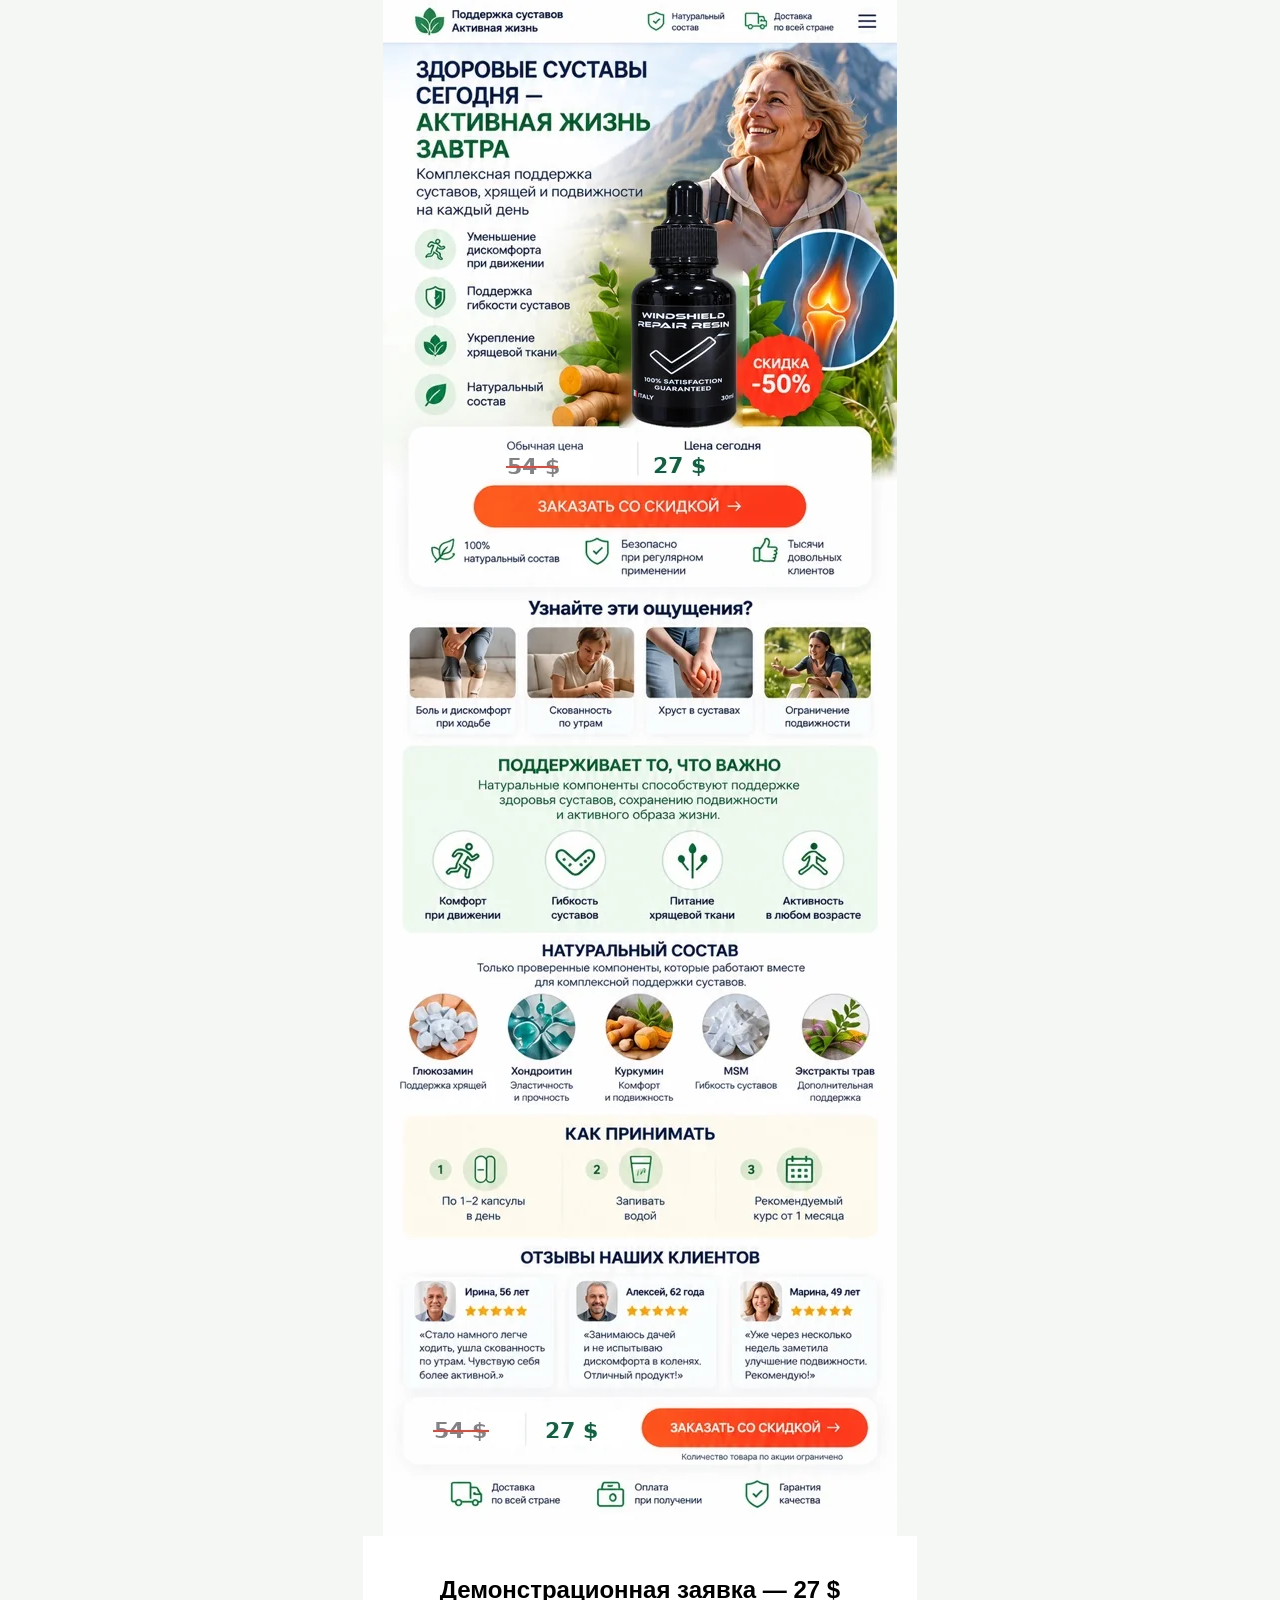
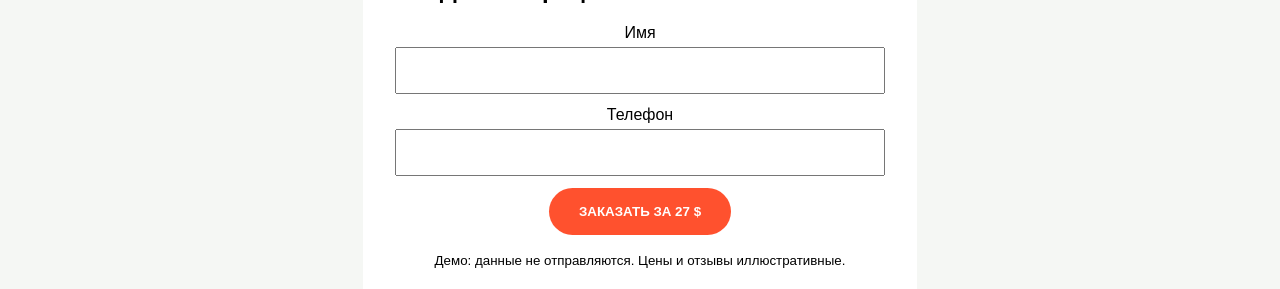
==== index.html @ 34654152 "Add functioning demo order form to approved visual landing" ====
<!doctype html><html lang="ru"><head><meta charset="utf-8"><meta name="viewport" content="width=device-width,initial-scale=1"><title>Product Landing</title><style>body{margin:0;background:#f5f7f4}.page{position:relative;max-width:514px;margin:auto}.page img{display:block;width:100%;height:auto}.hotspot{position:absolute;display:block;cursor:pointer}.one{left:17%;top:31.6%;width:66%;height:3%}.two{left:50%;top:91.4%;width:45%;height:3%}</style></head><body><main class="page"><img src="assets/approved-design.webp" alt="Product Landing: цена 27 долларов"><a class="hotspot one" href="#order" aria-label="Заказать"></a><a class="hotspot two" href="#order" aria-label="Заказать"></a></main><section id="order" style="max-width:514px;margin:auto;background:white;padding:20px;text-align:center;font-family:Arial"><h2>Демонстрационная заявка — 27 $</h2><form onsubmit="event.preventDefault();document.getElementById('status').textContent='Демо: заявка не отправлена.';"><label style="display:block;margin:12px">Имя <input required minlength="2" autocomplete="name" style="display:block;width:100%;padding:14px;margin-top:5px;box-sizing:border-box"></label><label style="display:block;margin:12px">Телефон <input required minlength="7" type="tel" autocomplete="tel" style="display:block;width:100%;padding:14px;margin-top:5px;box-sizing:border-box"></label><button type="submit" style="background:#ff512e;color:white;border:0;border-radius:30px;padding:16px 30px;font-weight:bold">ЗАКАЗАТЬ ЗА 27 $</button><p id="status" role="status"></p><small>Демо: данные не отправляются. Цены и отзывы иллюстративные.</small></form></section></body></html>
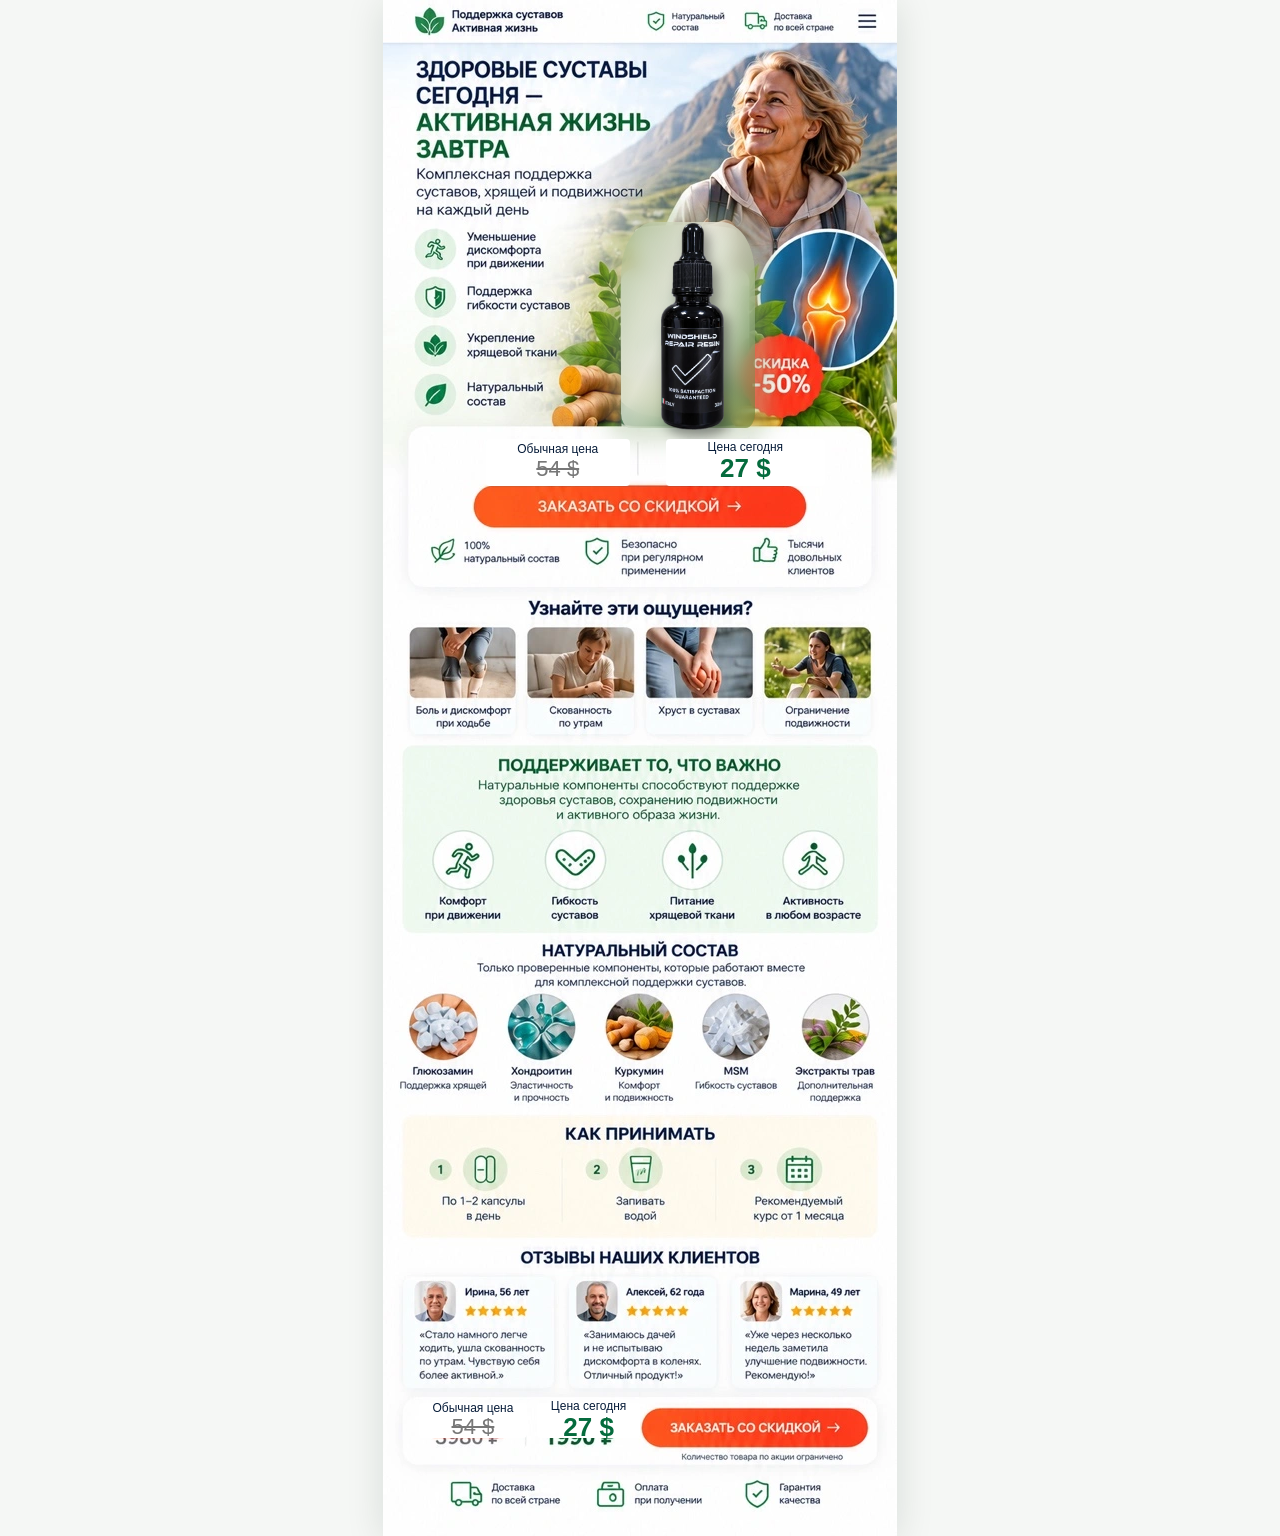
==== commit 5f4eb30a: "Render original approved woman and layout with supplied bottle and USD 27 overlays" ====
--- a/index.html
+++ b/index.html
@@ -1 +1,3 @@
-<!doctype html><html lang="ru"><head><meta charset="utf-8"><meta name="viewport" content="width=device-width,initial-scale=1"><title>Product Landing</title><style>body{margin:0;background:#f5f7f4}.page{position:relative;max-width:514px;margin:auto}.page img{display:block;width:100%;height:auto}.hotspot{position:absolute;display:block;cursor:pointer}.one{left:17%;top:31.6%;width:66%;height:3%}.two{left:50%;top:91.4%;width:45%;height:3%}</style></head><body><main class="page"><img src="assets/approved-design.webp" alt="Product Landing: цена 27 долларов"><a class="hotspot one" href="#order" aria-label="Заказать"></a><a class="hotspot two" href="#order" aria-label="Заказать"></a></main><section id="order" style="max-width:514px;margin:auto;background:white;padding:20px;text-align:center;font-family:Arial"><h2>Демонстрационная заявка — 27 $</h2><form onsubmit="event.preventDefault();document.getElementById('status').textContent='Демо: заявка не отправлена.';"><label style="display:block;margin:12px">Имя <input required minlength="2" autocomplete="name" style="display:block;width:100%;padding:14px;margin-top:5px;box-sizing:border-box"></label><label style="display:block;margin:12px">Телефон <input required minlength="7" type="tel" autocomplete="tel" style="display:block;width:100%;padding:14px;margin-top:5px;box-sizing:border-box"></label><button type="submit" style="background:#ff512e;color:white;border:0;border-radius:30px;padding:16px 30px;font-weight:bold">ЗАКАЗАТЬ ЗА 27 $</button><p id="status" role="status"></p><small>Демо: данные не отправляются. Цены и отзывы иллюстративные.</small></form></section></body></html>+<!doctype html><html lang="ru"><head><meta charset="utf-8"><meta name="viewport" content="width=device-width,initial-scale=1"><title>Поддержка суставов — лендинг</title><style>
+*{box-sizing:border-box}body{margin:0;background:#f5f7f5;font-family:Arial,sans-serif;color:#071c39}.page{position:relative;width:min(100%,514px);margin:auto;background:white;box-shadow:0 4px 35px #102a1620}.ref{display:block;width:100%;height:auto}.jar-cover{position:absolute;left:46.3%;top:14.45%;width:26.1%;height:13.4%;border-radius:25% 25% 7% 7%;background:linear-gradient(115deg,#9cb581ad,#e6e8d8c9 40%,#658947a6);backdrop-filter:blur(9px);box-shadow:0 0 20px 15px #adc19d6e;pointer-events:none}.bottle{position:absolute;left:54%;top:14.5%;height:13.5%;width:auto;filter:drop-shadow(5px 7px 6px #0006);pointer-events:none}.price-mask{position:absolute;background:#fff;border-radius:4px;text-align:center;display:flex;flex-direction:column;justify-content:center;align-items:center;line-height:1.12}.price-mask .label{font-size:clamp(8px,2.4vw,12px);font-weight:400}.price-mask .value{font-size:clamp(17px,5vw,26px);font-weight:800;color:#056b3d}.price-mask .was{color:#777;text-decoration:line-through;font-size:clamp(15px,4vw,22px)}.p1{left:20%;top:28.55%;width:28%;height:3.1%}.p2{left:55%;top:28.55%;width:31%;height:3.1%}.p3{left:7%;top:91.35%;width:21%;height:2.3%}.p4{left:30%;top:91.35%;width:20%;height:2.3%}.click{position:absolute;display:block;border:0;background:transparent;cursor:pointer;z-index:4}.click:focus-visible{outline:3px solid #04733b}.cta1{left:17.5%;top:31.55%;width:65%;height:3%}.cta2{left:50%;top:91.6%;width:45%;height:2.5%}.shade{position:fixed;inset:0;background:#0d2c21b8;z-index:20;display:none;align-items:center;justify-content:center;padding:15px}.shade.open{display:flex}.modal{background:#fff;width:min(100%,410px);padding:24px;border-radius:22px;box-shadow:0 15px 60px #0004}.close{float:right;background:#eaf3ec;border:0;border-radius:50%;width:37px;height:37px;font-size:26px;cursor:pointer}.modal h2{margin:4px 0 12px;font-size:23px}.modal .sum{font-size:27px;color:#086e3f;font-weight:800;margin-bottom:18px}.modal .sum s{font-size:18px;color:#8b9690;margin-right:12px}.modal label{display:block;margin:14px 0;font-size:14px;font-weight:bold}.modal input{width:100%;display:block;border:1px solid #a9c5b1;border-radius:10px;padding:13px;font-size:16px;margin-top:6px}.modal button.submit{background:#ff4e2a;color:white;border:0;border-radius:28px;padding:16px;width:100%;font-size:16px;font-weight:bold;cursor:pointer}.note{font-size:12px;color:#63766a}.status{color:#086b3c}
+</style></head><body><main class="page"><img class="ref" src="assets/reference.webp" alt="Утверждённый макет лендинга с женщиной на фоне гор, преимуществами, ингредиентами, отзывами и условиями заказа" width="514" height="1536"><div class="jar-cover"></div><img class="bottle" src="assets/bottle.webp" alt="Флакон Windshield Repair Resin" ><div class="price-mask p1"><span class="label">Обычная цена</span><span class="was">54 $</span></div><div class="price-mask p2"><span class="label">Цена сегодня</span><span class="value">27 $</span></div><div class="price-mask p3"><span class="label">Обычная цена</span><span class="was">54 $</span></div><div class="price-mask p4"><span class="label">Цена сегодня</span><span class="value">27 $</span></div><button class="click cta1" data-order aria-label="Заказать за 27 долларов"></button><button class="click cta2" data-order aria-label="Заказать за 27 долларов"></button></main><div class="shade" id="shade" role="dialog" aria-modal="true" aria-labelledby="orderTitle"><div class="modal"><button class="close" id="close" aria-label="Закрыть">×</button><h2 id="orderTitle">Заказать со скидкой</h2><div class="sum"><s>54 $</s>27 $</div><form id="order"><label>Ваше имя<input required minlength="2" name="name" autocomplete="name" placeholder="Имя"></label><label>Номер телефона<input required minlength="7" name="phone" type="tel" autocomplete="tel" placeholder="+1 ..."></label><button class="submit" type="submit">ЗАКАЗАТЬ ЗА 27 $</button><p class="status" id="status" role="status"></p><p class="note">Демонстрационная форма: данные не отправляются. Цены и отзывы на макете иллюстративные.</p></form></div></div><script>const sh=document.getElementById('shade');document.querySelectorAll('[data-order]').forEach(b=>b.onclick=()=>sh.classList.add('open'));document.getElementById('close').onclick=()=>sh.classList.remove('open');sh.onclick=e=>{if(e.target===sh)sh.classList.remove('open')};document.onkeydown=e=>{if(e.key==='Escape')sh.classList.remove('open')};document.getElementById('order').onsubmit=e=>{e.preventDefault();document.getElementById('status').textContent='Демо: данные не отправлены.'}</script></body></html>
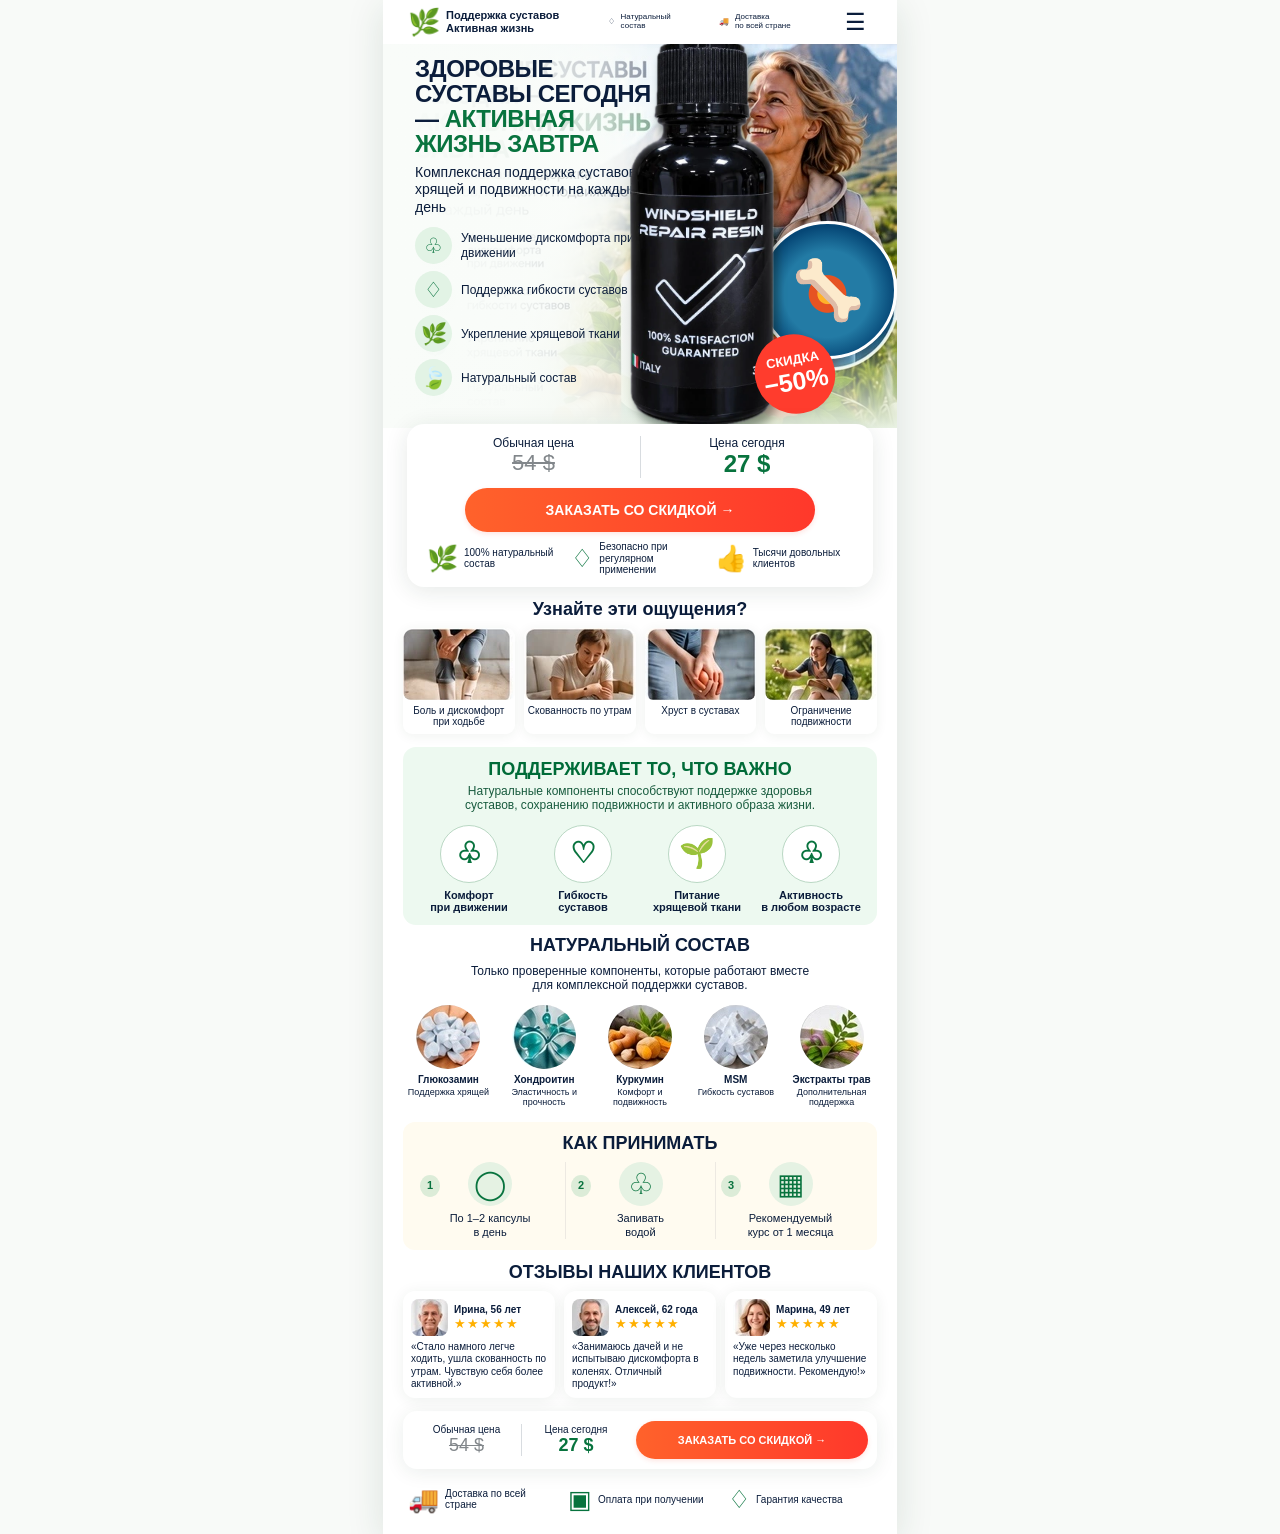
==== commit 36b6db51: "Replace flattened mockup with responsive semantic HTML landing sections and real order form" ====
--- a/index.html
+++ b/index.html
@@ -1,3 +1,3 @@
-<!doctype html><html lang="ru"><head><meta charset="utf-8"><meta name="viewport" content="width=device-width,initial-scale=1"><title>Поддержка суставов — лендинг</title><style>
-*{box-sizing:border-box}body{margin:0;background:#f5f7f5;font-family:Arial,sans-serif;color:#071c39}.page{position:relative;width:min(100%,514px);margin:auto;background:white;box-shadow:0 4px 35px #102a1620}.ref{display:block;width:100%;height:auto}.jar-cover{position:absolute;left:46.3%;top:14.45%;width:26.1%;height:13.4%;border-radius:25% 25% 7% 7%;background:linear-gradient(115deg,#9cb581ad,#e6e8d8c9 40%,#658947a6);backdrop-filter:blur(9px);box-shadow:0 0 20px 15px #adc19d6e;pointer-events:none}.bottle{position:absolute;left:54%;top:14.5%;height:13.5%;width:auto;filter:drop-shadow(5px 7px 6px #0006);pointer-events:none}.price-mask{position:absolute;background:#fff;border-radius:4px;text-align:center;display:flex;flex-direction:column;justify-content:center;align-items:center;line-height:1.12}.price-mask .label{font-size:clamp(8px,2.4vw,12px);font-weight:400}.price-mask .value{font-size:clamp(17px,5vw,26px);font-weight:800;color:#056b3d}.price-mask .was{color:#777;text-decoration:line-through;font-size:clamp(15px,4vw,22px)}.p1{left:20%;top:28.55%;width:28%;height:3.1%}.p2{left:55%;top:28.55%;width:31%;height:3.1%}.p3{left:7%;top:91.35%;width:21%;height:2.3%}.p4{left:30%;top:91.35%;width:20%;height:2.3%}.click{position:absolute;display:block;border:0;background:transparent;cursor:pointer;z-index:4}.click:focus-visible{outline:3px solid #04733b}.cta1{left:17.5%;top:31.55%;width:65%;height:3%}.cta2{left:50%;top:91.6%;width:45%;height:2.5%}.shade{position:fixed;inset:0;background:#0d2c21b8;z-index:20;display:none;align-items:center;justify-content:center;padding:15px}.shade.open{display:flex}.modal{background:#fff;width:min(100%,410px);padding:24px;border-radius:22px;box-shadow:0 15px 60px #0004}.close{float:right;background:#eaf3ec;border:0;border-radius:50%;width:37px;height:37px;font-size:26px;cursor:pointer}.modal h2{margin:4px 0 12px;font-size:23px}.modal .sum{font-size:27px;color:#086e3f;font-weight:800;margin-bottom:18px}.modal .sum s{font-size:18px;color:#8b9690;margin-right:12px}.modal label{display:block;margin:14px 0;font-size:14px;font-weight:bold}.modal input{width:100%;display:block;border:1px solid #a9c5b1;border-radius:10px;padding:13px;font-size:16px;margin-top:6px}.modal button.submit{background:#ff4e2a;color:white;border:0;border-radius:28px;padding:16px;width:100%;font-size:16px;font-weight:bold;cursor:pointer}.note{font-size:12px;color:#63766a}.status{color:#086b3c}
-</style></head><body><main class="page"><img class="ref" src="assets/reference.webp" alt="Утверждённый макет лендинга с женщиной на фоне гор, преимуществами, ингредиентами, отзывами и условиями заказа" width="514" height="1536"><div class="jar-cover"></div><img class="bottle" src="assets/bottle.webp" alt="Флакон Windshield Repair Resin" ><div class="price-mask p1"><span class="label">Обычная цена</span><span class="was">54 $</span></div><div class="price-mask p2"><span class="label">Цена сегодня</span><span class="value">27 $</span></div><div class="price-mask p3"><span class="label">Обычная цена</span><span class="was">54 $</span></div><div class="price-mask p4"><span class="label">Цена сегодня</span><span class="value">27 $</span></div><button class="click cta1" data-order aria-label="Заказать за 27 долларов"></button><button class="click cta2" data-order aria-label="Заказать за 27 долларов"></button></main><div class="shade" id="shade" role="dialog" aria-modal="true" aria-labelledby="orderTitle"><div class="modal"><button class="close" id="close" aria-label="Закрыть">×</button><h2 id="orderTitle">Заказать со скидкой</h2><div class="sum"><s>54 $</s>27 $</div><form id="order"><label>Ваше имя<input required minlength="2" name="name" autocomplete="name" placeholder="Имя"></label><label>Номер телефона<input required minlength="7" name="phone" type="tel" autocomplete="tel" placeholder="+1 ..."></label><button class="submit" type="submit">ЗАКАЗАТЬ ЗА 27 $</button><p class="status" id="status" role="status"></p><p class="note">Демонстрационная форма: данные не отправляются. Цены и отзывы на макете иллюстративные.</p></form></div></div><script>const sh=document.getElementById('shade');document.querySelectorAll('[data-order]').forEach(b=>b.onclick=()=>sh.classList.add('open'));document.getElementById('close').onclick=()=>sh.classList.remove('open');sh.onclick=e=>{if(e.target===sh)sh.classList.remove('open')};document.onkeydown=e=>{if(e.key==='Escape')sh.classList.remove('open')};document.getElementById('order').onsubmit=e=>{e.preventDefault();document.getElementById('status').textContent='Демо: данные не отправлены.'}</script></body></html>+<!doctype html><html lang="ru"><head><meta charset="utf-8"><meta name="viewport" content="width=device-width,initial-scale=1"><meta name="theme-color" content="#f7faf7"><title>Поддержка суставов — Активная жизнь</title><style>
+:root{--green:#08733e;--navy:#0b1d3b;--orange:#ff4c2b}*{box-sizing:border-box}html{scroll-behavior:smooth}body{margin:0;font-family:Arial,Helvetica,sans-serif;color:var(--navy);background:#f8faf8}.site{max-width:514px;margin:auto;background:white;box-shadow:0 8px 35px #173c2420;overflow:hidden}header{height:44px;display:flex;align-items:center;justify-content:space-between;padding:5px 25px;gap:10px;background:#fff;position:relative;z-index:2}.brand,.headperk{display:flex;align-items:center;gap:6px}.brand strong{font-size:11px;line-height:1.14}.logo{font-size:26px;color:var(--green)}.headperk{font-size:8px;line-height:1.1}.headperk svg{width:24px;height:24px;color:var(--green)}.menu{border:0;background:none;font-size:23px;color:var(--navy);cursor:pointer}.menu-panel{display:none;padding:12px 25px;background:#eef8ef}.menu-panel.open{display:block}.menu-panel a{display:block;color:var(--green);padding:6px}.hero{position:relative;min-height:384px;background:#f1f7ed;isolation:isolate}.hero:before{content:"";position:absolute;inset:0;background-image:url('assets/reference.webp');background-size:100% auto;background-repeat:no-repeat;background-position:center -44px;z-index:-2}.hero:after{content:"";position:absolute;inset:0;background:linear-gradient(90deg,#f9fcf9 0%,#f9fcf9f5 26%,#f9fcf9c4 43%,#fff0 72%),linear-gradient(0deg,#e8f1e2 0%,transparent 25%);z-index:-1}.hero-copy{position:relative;z-index:2;padding:13px 0 0 32px;width:55%}h1{font-size:24px;line-height:1.04;letter-spacing:-.5px;margin:0 0 7px;font-weight:900}h1 span{color:var(--green)}.subtitle{font-size:14px;line-height:1.25;margin:0 0 11px}.benefit-list{display:grid;gap:7px}.benefit{display:flex;align-items:center;gap:9px;font-size:12px;line-height:1.2}.round-icon{width:37px;height:37px;display:grid;place-items:center;border-radius:50%;background:#e2f3e5;color:var(--green);font-size:21px;flex-shrink:0}.bottle{position:absolute;z-index:3;width:28%;height:auto;left:48%;bottom:1px;filter:drop-shadow(4px 8px 5px #14281b70)}.joint{position:absolute;right:0;top:46%;width:27%;aspect-ratio:1;border:3px solid white;border-radius:50%;background:radial-gradient(circle at 50% 53%,#ffb22a 0 10%,#e65323 11% 19%,#237ba5 20% 45%,#064776 70%);box-shadow:0 4px 10px #0003;display:grid;place-items:center;font-size:58px;z-index:1}.discount{position:absolute;right:12%;bottom:14px;background:#ff3c2d;color:#fff;border-radius:48% 52% 48% 52%;width:80px;height:80px;display:flex;flex-direction:column;align-items:center;justify-content:center;transform:rotate(-10deg);font-weight:900;font-size:13px;z-index:4}.discount b{font-size:25px}.orderbox{position:relative;z-index:5;background:white;border-radius:17px;margin:-4px 24px 0;padding:12px 20px 11px;box-shadow:0 4px 23px #1b39241c}.prices{display:flex;justify-content:center;gap:0;text-align:center}.pricecol{width:50%;font-size:12px;padding:0 8px}.pricecol+ .pricecol{border-left:1px solid #d8dce0}.old{display:block;text-decoration:line-through;color:#82878b;font-size:22px}.new{display:block;color:var(--green);font-size:24px;font-weight:900}.cta{border:0;background:linear-gradient(90deg,#ff622b,#ff382b);border-radius:40px;color:#fff;font-size:14px;font-weight:800;padding:14px 12px;cursor:pointer;width:82%;display:block;margin:10px auto 9px;box-shadow:0 2px 5px #f83c2922}.trust{display:grid;grid-template-columns:repeat(3,1fr);gap:7px;font-size:10px;line-height:1.15}.trust div{display:flex;align-items:center;gap:6px}.trust span{font-size:25px;color:var(--green)}section{padding:13px 20px}h2{text-align:center;font-size:18px;margin:0 0 8px;font-weight:900}.symptoms{padding-top:12px}.sym-grid{display:grid;grid-template-columns:repeat(4,1fr);gap:9px}.sym-card{background:#fff;border-radius:9px;overflow:hidden;box-shadow:0 2px 12px #183d2210;text-align:center}.sym-img{height:72px;background-image:url('assets/reference.webp');background-repeat:no-repeat;background-size:514px 1536px;border-radius:8px}.sym-card:nth-child(1) .sym-img{background-position:-26px -626px}.sym-card:nth-child(2) .sym-img{background-position:-142px -626px}.sym-card:nth-child(3) .sym-img{background-position:-260px -626px}.sym-card:nth-child(4) .sym-img{background-position:-381px -626px}.sym-card p{font-size:10px;line-height:1.12;margin:5px 2px 7px}.support{margin:0 20px;background:#edf9f0;border-radius:13px;text-align:center;padding:12px 13px}.support h2{color:#006b38;margin:0 0 4px}.section-sub{font-size:12px;line-height:1.2;text-align:center;margin:0 auto 12px;max-width:360px}.support .section-sub{color:#185b3e}.benefits-grid{display:grid;grid-template-columns:repeat(4,1fr);gap:8px}.benefit-tile{font-size:11px;font-weight:600;line-height:1.1}.benefit-tile .circle{width:58px;height:58px;border-radius:50%;background:#fff;border:1px solid #bad8c4;margin:0 auto 6px;display:grid;place-items:center;font-size:29px;color:var(--green)}.ingredients{padding-top:10px}.ingredient-grid{display:grid;grid-template-columns:repeat(5,1fr);gap:5px;text-align:center}.ingredient .photo{width:64px;height:64px;max-width:100%;border-radius:50%;margin:0 auto 5px;background-image:url('assets/reference.webp');background-size:514px 1536px;background-repeat:no-repeat}.ingredient:nth-child(1) .photo{background-position:-26px -995px}.ingredient:nth-child(2) .photo{background-position:-123px -995px}.ingredient:nth-child(3) .photo{background-position:-223px -995px}.ingredient:nth-child(4) .photo{background-position:-320px -995px}.ingredient:nth-child(5) .photo{background-position:-419px -995px}.ingredient b{display:block;font-size:10px}.ingredient p{font-size:9px;line-height:1.12;margin:2px 0}.how{margin:0 20px;background:#fffbf0;border-radius:12px;text-align:center;padding:11px 12px}.steps{display:grid;grid-template-columns:repeat(3,1fr);gap:0}.step{position:relative;padding:0 7px;font-size:11px;line-height:1.25}.step+.step{border-left:1px solid #ede9e2}.step .number{position:absolute;left:5px;top:13px;border-radius:50%;background:#dcecd8;color:var(--green);padding:4px 7px;font-weight:800}.step .symbol{font-size:29px;color:var(--green);background:#e5f2e3;border-radius:50%;width:44px;height:44px;margin:0 auto 6px;display:grid;place-items:center}.reviews{padding-top:12px}.review-grid{display:grid;grid-template-columns:repeat(3,1fr);gap:9px}.review{padding:8px;border-radius:12px;box-shadow:0 2px 15px #14362012;font-size:10px;line-height:1.22}.review-head{display:flex;gap:6px;align-items:center}.avatar{width:37px;height:37px;flex-shrink:0;border-radius:8px;background-image:url('assets/reference.webp');background-size:514px 1536px}.review:nth-child(1) .avatar{background-position:-33px -1282px}.review:nth-child(2) .avatar{background-position:-195px -1282px}.review:nth-child(3) .avatar{background-position:-355px -1282px}.review strong{font-size:10px}.stars{color:#ffb000;letter-spacing:1px;font-size:13px}.review p{margin:5px 0 0}.final-order{margin:0 20px 6px;border-radius:14px;box-shadow:0 3px 20px #1a382016;display:flex;align-items:center;gap:6px;padding:10px 9px}.final-order .prices{flex:1}.final-order .pricecol{font-size:10px;padding:0 4px}.final-order .old,.final-order .new{font-size:18px}.final-order .cta{flex:1;margin:0;width:auto;font-size:11px;padding:13px 7px}.footer{padding:10px 25px 20px}.footer .trust{gap:16px}.overlay{position:fixed;inset:0;background:#0d2c21c9;display:none;align-items:center;justify-content:center;padding:16px;z-index:30}.overlay.open{display:flex}.modal{width:min(100%,420px);background:white;border-radius:18px;padding:22px}.modal h2{text-align:left}.close{float:right;border:0;border-radius:50%;font-size:24px;width:34px;height:34px;cursor:pointer}.modal label{display:block;font-size:14px;font-weight:700;margin:12px 0}.modal input{display:block;width:100%;border:1px solid #adcbb6;border-radius:9px;padding:13px;font-size:16px;margin-top:5px}.modal small{display:block;color:#66776b;font-size:11px;margin-top:10px}.status{color:var(--green);font-size:13px}@media(max-width:440px){header{padding:5px 14px}.brand strong{font-size:9px}.headperk{font-size:7px}.headperk svg{width:19px}.hero{min-height:350px}.hero-copy{padding-left:17px;width:58%}h1{font-size:clamp(17px,5vw,24px)}.subtitle{font-size:clamp(10px,3vw,14px)}.benefit{font-size:10px}.round-icon{width:32px;height:32px}.bottle{width:30%;left:48%}.joint{top:49%}.discount{right:10%;width:65px;height:65px;font-size:10px}.discount b{font-size:21px}.orderbox{margin:0 12px;padding:10px}.sym-grid{gap:5px}.sym-img{background-size:514px 1536px}.sym-card p{font-size:9px}section{padding:12px}.support,.how{margin:0 12px}.benefit-tile .circle{width:47px;height:47px;font-size:24px}.ingredient .photo{width:53px;height:53px}.final-order{margin:0 12px 6px}.review-grid{gap:5px}.review{padding:5px}.review-head{gap:3px}.avatar{width:27px;height:30px}.review strong{font-size:9px}}
+</style></head><body><main class="site"><header><div class="brand"><span class="logo">🌿</span><strong>Поддержка суставов<br>Активная жизнь</strong></div><div class="headperk"><span>♢</span>Натуральный<br>состав</div><div class="headperk"><span>🚚</span>Доставка<br>по всей стране</div><button class="menu" id="menu" aria-label="Открыть меню">☰</button></header><nav class="menu-panel" id="nav"><a href="#symptoms">Симптомы</a><a href="#ingredients">Состав</a><a href="#reviews">Отзывы</a><a href="#order">Заказать</a></nav><div class="hero"><div class="hero-copy"><h1>ЗДОРОВЫЕ СУСТАВЫ СЕГОДНЯ — <span>АКТИВНАЯ ЖИЗНЬ ЗАВТРА</span></h1><p class="subtitle">Комплексная поддержка суставов, хрящей и подвижности на каждый день</p><div class="benefit-list"><div class="benefit"><span class="round-icon">♧</span>Уменьшение дискомфорта при движении</div><div class="benefit"><span class="round-icon">♢</span>Поддержка гибкости суставов</div><div class="benefit"><span class="round-icon">🌿</span>Укрепление хрящевой ткани</div><div class="benefit"><span class="round-icon">🍃</span>Натуральный состав</div></div></div><img class="bottle" src="assets/bottle.webp" alt="Чёрный флакон Windshield Repair Resin"><div class="joint" aria-label="Иллюстрация коленного сустава">🦴</div><div class="discount">СКИДКА<b>−50%</b></div></div><div class="orderbox" id="order"><div class="prices"><div class="pricecol">Обычная цена<span class="old">54 $</span></div><div class="pricecol">Цена сегодня<span class="new">27 $</span></div></div><button class="cta" data-order>ЗАКАЗАТЬ СО СКИДКОЙ →</button><div class="trust"><div><span>🌿</span>100% натуральный состав</div><div><span>♢</span>Безопасно при регулярном применении</div><div><span>👍</span>Тысячи довольных клиентов</div></div></div><section class="symptoms" id="symptoms"><h2>Узнайте эти ощущения?</h2><div class="sym-grid"><div class="sym-card"><div class="sym-img"></div><p>Боль и дискомфорт при ходьбе</p></div><div class="sym-card"><div class="sym-img"></div><p>Скованность по утрам</p></div><div class="sym-card"><div class="sym-img"></div><p>Хруст в суставах</p></div><div class="sym-card"><div class="sym-img"></div><p>Ограничение подвижности</p></div></div></section><div class="support"><h2>ПОДДЕРЖИВАЕТ ТО, ЧТО ВАЖНО</h2><p class="section-sub">Натуральные компоненты способствуют поддержке здоровья суставов, сохранению подвижности и активного образа жизни.</p><div class="benefits-grid"><div class="benefit-tile"><div class="circle">♧</div>Комфорт<br>при движении</div><div class="benefit-tile"><div class="circle">♡</div>Гибкость<br>суставов</div><div class="benefit-tile"><div class="circle">🌱</div>Питание<br>хрящевой ткани</div><div class="benefit-tile"><div class="circle">♧</div>Активность<br>в любом возрасте</div></div></div><section class="ingredients" id="ingredients"><h2>НАТУРАЛЬНЫЙ СОСТАВ</h2><p class="section-sub">Только проверенные компоненты, которые работают вместе для комплексной поддержки суставов.</p><div class="ingredient-grid"><div class="ingredient"><div class="photo"></div><b>Глюкозамин</b><p>Поддержка хрящей</p></div><div class="ingredient"><div class="photo"></div><b>Хондроитин</b><p>Эластичность и прочность</p></div><div class="ingredient"><div class="photo"></div><b>Куркумин</b><p>Комфорт и подвижность</p></div><div class="ingredient"><div class="photo"></div><b>MSM</b><p>Гибкость суставов</p></div><div class="ingredient"><div class="photo"></div><b>Экстракты трав</b><p>Дополнительная поддержка</p></div></div></section><div class="how"><h2>КАК ПРИНИМАТЬ</h2><div class="steps"><div class="step"><span class="number">1</span><div class="symbol">◯</div>По 1–2 капсулы<br>в день</div><div class="step"><span class="number">2</span><div class="symbol">♧</div>Запивать<br>водой</div><div class="step"><span class="number">3</span><div class="symbol">▦</div>Рекомендуемый<br>курс от 1 месяца</div></div></div><section class="reviews" id="reviews"><h2>ОТЗЫВЫ НАШИХ КЛИЕНТОВ</h2><div class="review-grid"><div class="review"><div class="review-head"><div class="avatar"></div><div><strong>Ирина, 56 лет</strong><div class="stars">★★★★★</div></div></div><p>«Стало намного легче ходить, ушла скованность по утрам. Чувствую себя более активной.»</p></div><div class="review"><div class="review-head"><div class="avatar"></div><div><strong>Алексей, 62 года</strong><div class="stars">★★★★★</div></div></div><p>«Занимаюсь дачей и не испытываю дискомфорта в коленях. Отличный продукт!»</p></div><div class="review"><div class="review-head"><div class="avatar"></div><div><strong>Марина, 49 лет</strong><div class="stars">★★★★★</div></div></div><p>«Уже через несколько недель заметила улучшение подвижности. Рекомендую!»</p></div></div></section><div class="final-order"><div class="prices"><div class="pricecol">Обычная цена<span class="old">54 $</span></div><div class="pricecol">Цена сегодня<span class="new">27 $</span></div></div><button class="cta" data-order>ЗАКАЗАТЬ СО СКИДКОЙ →</button></div><footer class="footer"><div class="trust"><div><span>🚚</span>Доставка по всей стране</div><div><span>▣</span>Оплата при получении</div><div><span>♢</span>Гарантия качества</div></div></footer></main><div class="overlay" id="overlay" role="dialog" aria-modal="true" aria-labelledby="formTitle"><div class="modal"><button class="close" id="close" aria-label="Закрыть">×</button><h2 id="formTitle">Заказать со скидкой — 27 $</h2><form id="form"><label>Ваше имя<input name="name" required minlength="2" autocomplete="name" placeholder="Имя"></label><label>Телефон<input name="phone" required minlength="7" type="tel" autocomplete="tel" placeholder="+1 ..."></label><button class="cta" type="submit">ЗАКАЗАТЬ ЗА 27 $</button><p id="status" class="status" role="status"></p><small>Демонстрационная форма: данные не отправляются. Отзывы и цены иллюстративные.</small></form></div></div><script>const o=document.getElementById('overlay');document.querySelectorAll('[data-order]').forEach(b=>b.onclick=()=>o.classList.add('open'));document.getElementById('close').onclick=()=>o.classList.remove('open');o.onclick=e=>{if(e.target===o)o.classList.remove('open')};document.onkeydown=e=>{if(e.key==='Escape')o.classList.remove('open')};document.getElementById('form').onsubmit=e=>{e.preventDefault();document.getElementById('status').textContent='Демо: заявка не отправлена.'};document.getElementById('menu').onclick=()=>document.getElementById('nav').classList.toggle('open');</script></body></html>
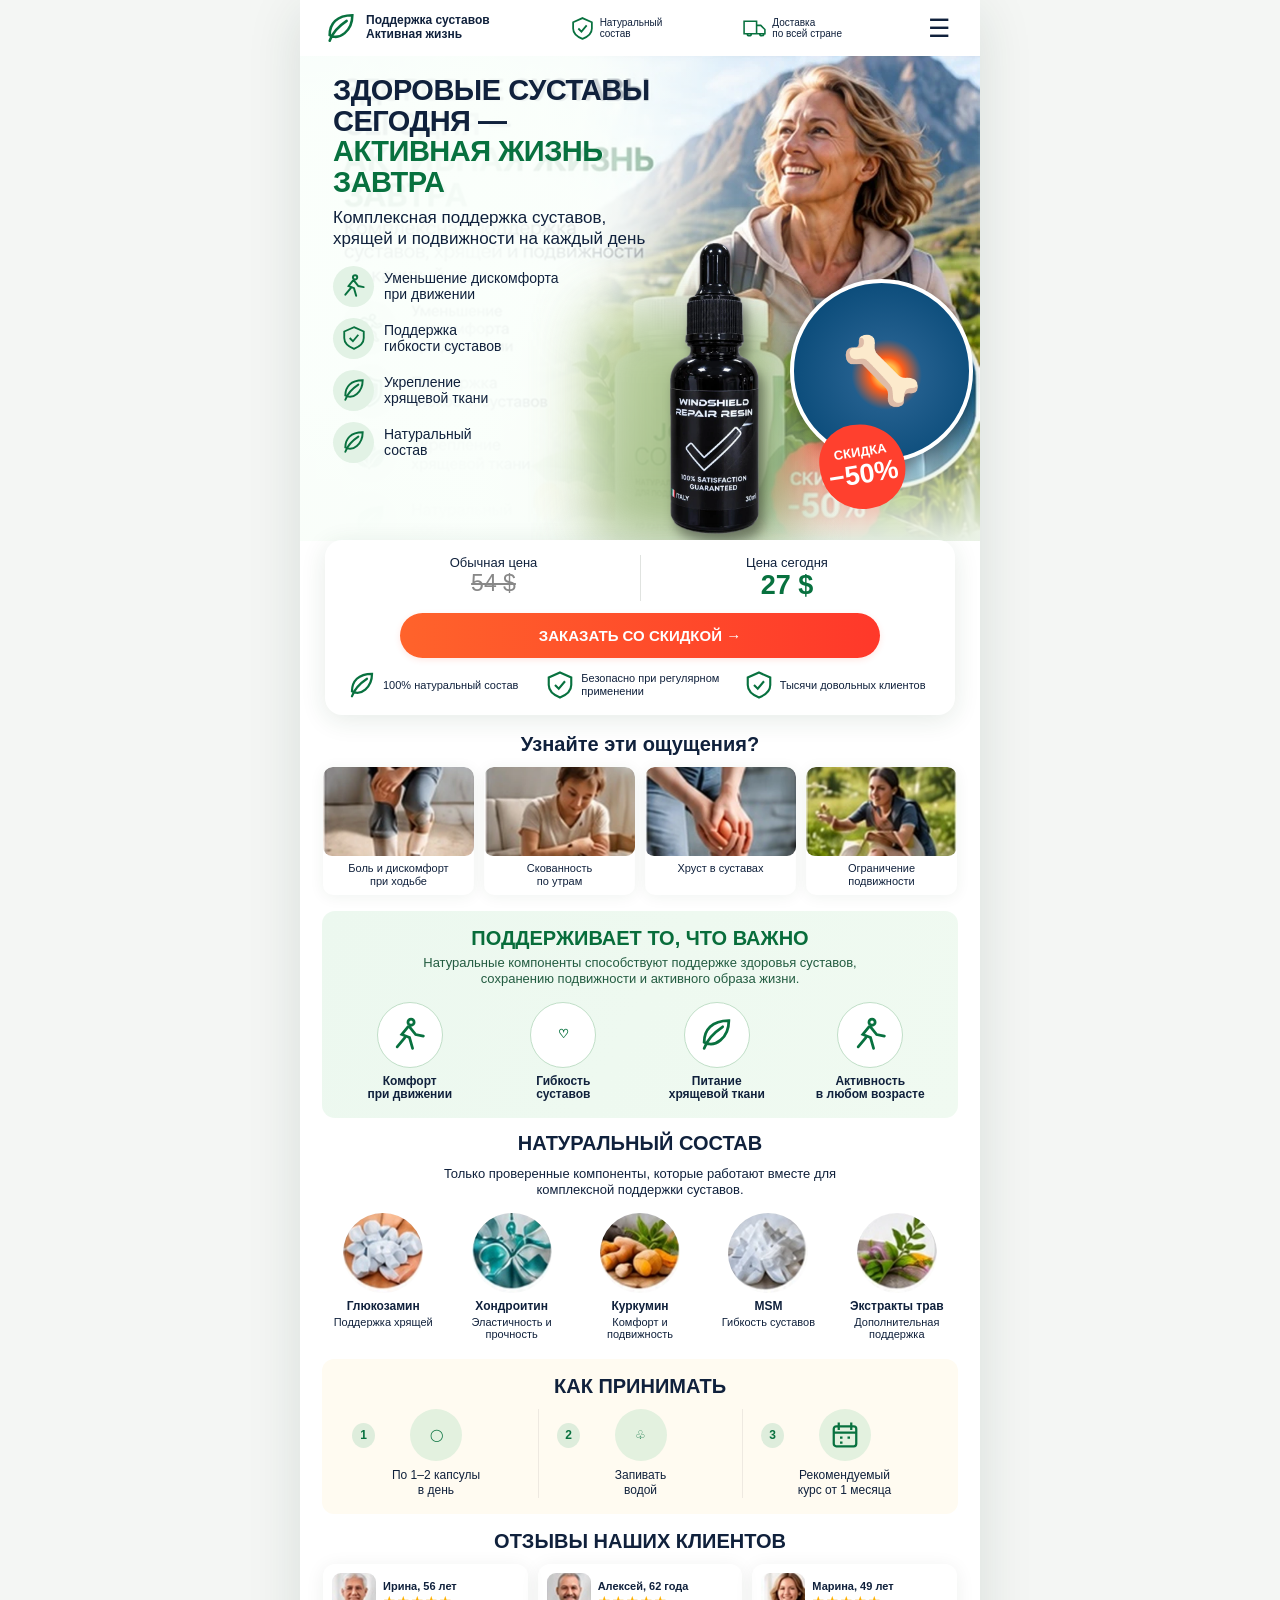
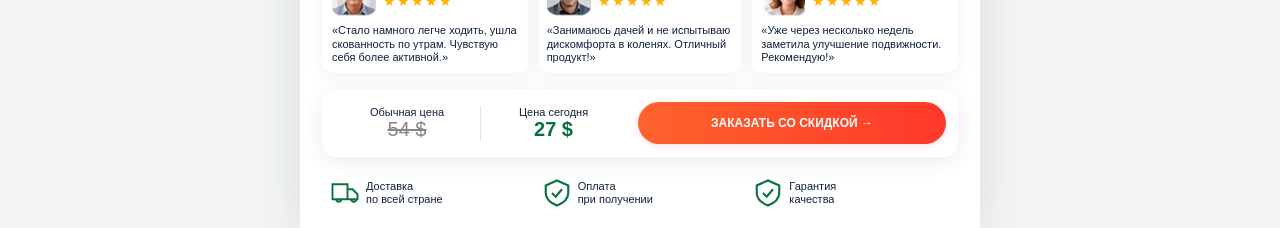
==== commit 6f8ca06c: "Build responsive landing with individual optimized photos, original woman and supplied product" ====
--- a/index.html
+++ b/index.html
@@ -1,3 +1,16 @@
-<!doctype html><html lang="ru"><head><meta charset="utf-8"><meta name="viewport" content="width=device-width,initial-scale=1"><meta name="theme-color" content="#f7faf7"><title>Поддержка суставов — Активная жизнь</title><style>
-:root{--green:#08733e;--navy:#0b1d3b;--orange:#ff4c2b}*{box-sizing:border-box}html{scroll-behavior:smooth}body{margin:0;font-family:Arial,Helvetica,sans-serif;color:var(--navy);background:#f8faf8}.site{max-width:514px;margin:auto;background:white;box-shadow:0 8px 35px #173c2420;overflow:hidden}header{height:44px;display:flex;align-items:center;justify-content:space-between;padding:5px 25px;gap:10px;background:#fff;position:relative;z-index:2}.brand,.headperk{display:flex;align-items:center;gap:6px}.brand strong{font-size:11px;line-height:1.14}.logo{font-size:26px;color:var(--green)}.headperk{font-size:8px;line-height:1.1}.headperk svg{width:24px;height:24px;color:var(--green)}.menu{border:0;background:none;font-size:23px;color:var(--navy);cursor:pointer}.menu-panel{display:none;padding:12px 25px;background:#eef8ef}.menu-panel.open{display:block}.menu-panel a{display:block;color:var(--green);padding:6px}.hero{position:relative;min-height:384px;background:#f1f7ed;isolation:isolate}.hero:before{content:"";position:absolute;inset:0;background-image:url('assets/reference.webp');background-size:100% auto;background-repeat:no-repeat;background-position:center -44px;z-index:-2}.hero:after{content:"";position:absolute;inset:0;background:linear-gradient(90deg,#f9fcf9 0%,#f9fcf9f5 26%,#f9fcf9c4 43%,#fff0 72%),linear-gradient(0deg,#e8f1e2 0%,transparent 25%);z-index:-1}.hero-copy{position:relative;z-index:2;padding:13px 0 0 32px;width:55%}h1{font-size:24px;line-height:1.04;letter-spacing:-.5px;margin:0 0 7px;font-weight:900}h1 span{color:var(--green)}.subtitle{font-size:14px;line-height:1.25;margin:0 0 11px}.benefit-list{display:grid;gap:7px}.benefit{display:flex;align-items:center;gap:9px;font-size:12px;line-height:1.2}.round-icon{width:37px;height:37px;display:grid;place-items:center;border-radius:50%;background:#e2f3e5;color:var(--green);font-size:21px;flex-shrink:0}.bottle{position:absolute;z-index:3;width:28%;height:auto;left:48%;bottom:1px;filter:drop-shadow(4px 8px 5px #14281b70)}.joint{position:absolute;right:0;top:46%;width:27%;aspect-ratio:1;border:3px solid white;border-radius:50%;background:radial-gradient(circle at 50% 53%,#ffb22a 0 10%,#e65323 11% 19%,#237ba5 20% 45%,#064776 70%);box-shadow:0 4px 10px #0003;display:grid;place-items:center;font-size:58px;z-index:1}.discount{position:absolute;right:12%;bottom:14px;background:#ff3c2d;color:#fff;border-radius:48% 52% 48% 52%;width:80px;height:80px;display:flex;flex-direction:column;align-items:center;justify-content:center;transform:rotate(-10deg);font-weight:900;font-size:13px;z-index:4}.discount b{font-size:25px}.orderbox{position:relative;z-index:5;background:white;border-radius:17px;margin:-4px 24px 0;padding:12px 20px 11px;box-shadow:0 4px 23px #1b39241c}.prices{display:flex;justify-content:center;gap:0;text-align:center}.pricecol{width:50%;font-size:12px;padding:0 8px}.pricecol+ .pricecol{border-left:1px solid #d8dce0}.old{display:block;text-decoration:line-through;color:#82878b;font-size:22px}.new{display:block;color:var(--green);font-size:24px;font-weight:900}.cta{border:0;background:linear-gradient(90deg,#ff622b,#ff382b);border-radius:40px;color:#fff;font-size:14px;font-weight:800;padding:14px 12px;cursor:pointer;width:82%;display:block;margin:10px auto 9px;box-shadow:0 2px 5px #f83c2922}.trust{display:grid;grid-template-columns:repeat(3,1fr);gap:7px;font-size:10px;line-height:1.15}.trust div{display:flex;align-items:center;gap:6px}.trust span{font-size:25px;color:var(--green)}section{padding:13px 20px}h2{text-align:center;font-size:18px;margin:0 0 8px;font-weight:900}.symptoms{padding-top:12px}.sym-grid{display:grid;grid-template-columns:repeat(4,1fr);gap:9px}.sym-card{background:#fff;border-radius:9px;overflow:hidden;box-shadow:0 2px 12px #183d2210;text-align:center}.sym-img{height:72px;background-image:url('assets/reference.webp');background-repeat:no-repeat;background-size:514px 1536px;border-radius:8px}.sym-card:nth-child(1) .sym-img{background-position:-26px -626px}.sym-card:nth-child(2) .sym-img{background-position:-142px -626px}.sym-card:nth-child(3) .sym-img{background-position:-260px -626px}.sym-card:nth-child(4) .sym-img{background-position:-381px -626px}.sym-card p{font-size:10px;line-height:1.12;margin:5px 2px 7px}.support{margin:0 20px;background:#edf9f0;border-radius:13px;text-align:center;padding:12px 13px}.support h2{color:#006b38;margin:0 0 4px}.section-sub{font-size:12px;line-height:1.2;text-align:center;margin:0 auto 12px;max-width:360px}.support .section-sub{color:#185b3e}.benefits-grid{display:grid;grid-template-columns:repeat(4,1fr);gap:8px}.benefit-tile{font-size:11px;font-weight:600;line-height:1.1}.benefit-tile .circle{width:58px;height:58px;border-radius:50%;background:#fff;border:1px solid #bad8c4;margin:0 auto 6px;display:grid;place-items:center;font-size:29px;color:var(--green)}.ingredients{padding-top:10px}.ingredient-grid{display:grid;grid-template-columns:repeat(5,1fr);gap:5px;text-align:center}.ingredient .photo{width:64px;height:64px;max-width:100%;border-radius:50%;margin:0 auto 5px;background-image:url('assets/reference.webp');background-size:514px 1536px;background-repeat:no-repeat}.ingredient:nth-child(1) .photo{background-position:-26px -995px}.ingredient:nth-child(2) .photo{background-position:-123px -995px}.ingredient:nth-child(3) .photo{background-position:-223px -995px}.ingredient:nth-child(4) .photo{background-position:-320px -995px}.ingredient:nth-child(5) .photo{background-position:-419px -995px}.ingredient b{display:block;font-size:10px}.ingredient p{font-size:9px;line-height:1.12;margin:2px 0}.how{margin:0 20px;background:#fffbf0;border-radius:12px;text-align:center;padding:11px 12px}.steps{display:grid;grid-template-columns:repeat(3,1fr);gap:0}.step{position:relative;padding:0 7px;font-size:11px;line-height:1.25}.step+.step{border-left:1px solid #ede9e2}.step .number{position:absolute;left:5px;top:13px;border-radius:50%;background:#dcecd8;color:var(--green);padding:4px 7px;font-weight:800}.step .symbol{font-size:29px;color:var(--green);background:#e5f2e3;border-radius:50%;width:44px;height:44px;margin:0 auto 6px;display:grid;place-items:center}.reviews{padding-top:12px}.review-grid{display:grid;grid-template-columns:repeat(3,1fr);gap:9px}.review{padding:8px;border-radius:12px;box-shadow:0 2px 15px #14362012;font-size:10px;line-height:1.22}.review-head{display:flex;gap:6px;align-items:center}.avatar{width:37px;height:37px;flex-shrink:0;border-radius:8px;background-image:url('assets/reference.webp');background-size:514px 1536px}.review:nth-child(1) .avatar{background-position:-33px -1282px}.review:nth-child(2) .avatar{background-position:-195px -1282px}.review:nth-child(3) .avatar{background-position:-355px -1282px}.review strong{font-size:10px}.stars{color:#ffb000;letter-spacing:1px;font-size:13px}.review p{margin:5px 0 0}.final-order{margin:0 20px 6px;border-radius:14px;box-shadow:0 3px 20px #1a382016;display:flex;align-items:center;gap:6px;padding:10px 9px}.final-order .prices{flex:1}.final-order .pricecol{font-size:10px;padding:0 4px}.final-order .old,.final-order .new{font-size:18px}.final-order .cta{flex:1;margin:0;width:auto;font-size:11px;padding:13px 7px}.footer{padding:10px 25px 20px}.footer .trust{gap:16px}.overlay{position:fixed;inset:0;background:#0d2c21c9;display:none;align-items:center;justify-content:center;padding:16px;z-index:30}.overlay.open{display:flex}.modal{width:min(100%,420px);background:white;border-radius:18px;padding:22px}.modal h2{text-align:left}.close{float:right;border:0;border-radius:50%;font-size:24px;width:34px;height:34px;cursor:pointer}.modal label{display:block;font-size:14px;font-weight:700;margin:12px 0}.modal input{display:block;width:100%;border:1px solid #adcbb6;border-radius:9px;padding:13px;font-size:16px;margin-top:5px}.modal small{display:block;color:#66776b;font-size:11px;margin-top:10px}.status{color:var(--green);font-size:13px}@media(max-width:440px){header{padding:5px 14px}.brand strong{font-size:9px}.headperk{font-size:7px}.headperk svg{width:19px}.hero{min-height:350px}.hero-copy{padding-left:17px;width:58%}h1{font-size:clamp(17px,5vw,24px)}.subtitle{font-size:clamp(10px,3vw,14px)}.benefit{font-size:10px}.round-icon{width:32px;height:32px}.bottle{width:30%;left:48%}.joint{top:49%}.discount{right:10%;width:65px;height:65px;font-size:10px}.discount b{font-size:21px}.orderbox{margin:0 12px;padding:10px}.sym-grid{gap:5px}.sym-img{background-size:514px 1536px}.sym-card p{font-size:9px}section{padding:12px}.support,.how{margin:0 12px}.benefit-tile .circle{width:47px;height:47px;font-size:24px}.ingredient .photo{width:53px;height:53px}.final-order{margin:0 12px 6px}.review-grid{gap:5px}.review{padding:5px}.review-head{gap:3px}.avatar{width:27px;height:30px}.review strong{font-size:9px}}
-</style></head><body><main class="site"><header><div class="brand"><span class="logo">🌿</span><strong>Поддержка суставов<br>Активная жизнь</strong></div><div class="headperk"><span>♢</span>Натуральный<br>состав</div><div class="headperk"><span>🚚</span>Доставка<br>по всей стране</div><button class="menu" id="menu" aria-label="Открыть меню">☰</button></header><nav class="menu-panel" id="nav"><a href="#symptoms">Симптомы</a><a href="#ingredients">Состав</a><a href="#reviews">Отзывы</a><a href="#order">Заказать</a></nav><div class="hero"><div class="hero-copy"><h1>ЗДОРОВЫЕ СУСТАВЫ СЕГОДНЯ — <span>АКТИВНАЯ ЖИЗНЬ ЗАВТРА</span></h1><p class="subtitle">Комплексная поддержка суставов, хрящей и подвижности на каждый день</p><div class="benefit-list"><div class="benefit"><span class="round-icon">♧</span>Уменьшение дискомфорта при движении</div><div class="benefit"><span class="round-icon">♢</span>Поддержка гибкости суставов</div><div class="benefit"><span class="round-icon">🌿</span>Укрепление хрящевой ткани</div><div class="benefit"><span class="round-icon">🍃</span>Натуральный состав</div></div></div><img class="bottle" src="assets/bottle.webp" alt="Чёрный флакон Windshield Repair Resin"><div class="joint" aria-label="Иллюстрация коленного сустава">🦴</div><div class="discount">СКИДКА<b>−50%</b></div></div><div class="orderbox" id="order"><div class="prices"><div class="pricecol">Обычная цена<span class="old">54 $</span></div><div class="pricecol">Цена сегодня<span class="new">27 $</span></div></div><button class="cta" data-order>ЗАКАЗАТЬ СО СКИДКОЙ →</button><div class="trust"><div><span>🌿</span>100% натуральный состав</div><div><span>♢</span>Безопасно при регулярном применении</div><div><span>👍</span>Тысячи довольных клиентов</div></div></div><section class="symptoms" id="symptoms"><h2>Узнайте эти ощущения?</h2><div class="sym-grid"><div class="sym-card"><div class="sym-img"></div><p>Боль и дискомфорт при ходьбе</p></div><div class="sym-card"><div class="sym-img"></div><p>Скованность по утрам</p></div><div class="sym-card"><div class="sym-img"></div><p>Хруст в суставах</p></div><div class="sym-card"><div class="sym-img"></div><p>Ограничение подвижности</p></div></div></section><div class="support"><h2>ПОДДЕРЖИВАЕТ ТО, ЧТО ВАЖНО</h2><p class="section-sub">Натуральные компоненты способствуют поддержке здоровья суставов, сохранению подвижности и активного образа жизни.</p><div class="benefits-grid"><div class="benefit-tile"><div class="circle">♧</div>Комфорт<br>при движении</div><div class="benefit-tile"><div class="circle">♡</div>Гибкость<br>суставов</div><div class="benefit-tile"><div class="circle">🌱</div>Питание<br>хрящевой ткани</div><div class="benefit-tile"><div class="circle">♧</div>Активность<br>в любом возрасте</div></div></div><section class="ingredients" id="ingredients"><h2>НАТУРАЛЬНЫЙ СОСТАВ</h2><p class="section-sub">Только проверенные компоненты, которые работают вместе для комплексной поддержки суставов.</p><div class="ingredient-grid"><div class="ingredient"><div class="photo"></div><b>Глюкозамин</b><p>Поддержка хрящей</p></div><div class="ingredient"><div class="photo"></div><b>Хондроитин</b><p>Эластичность и прочность</p></div><div class="ingredient"><div class="photo"></div><b>Куркумин</b><p>Комфорт и подвижность</p></div><div class="ingredient"><div class="photo"></div><b>MSM</b><p>Гибкость суставов</p></div><div class="ingredient"><div class="photo"></div><b>Экстракты трав</b><p>Дополнительная поддержка</p></div></div></section><div class="how"><h2>КАК ПРИНИМАТЬ</h2><div class="steps"><div class="step"><span class="number">1</span><div class="symbol">◯</div>По 1–2 капсулы<br>в день</div><div class="step"><span class="number">2</span><div class="symbol">♧</div>Запивать<br>водой</div><div class="step"><span class="number">3</span><div class="symbol">▦</div>Рекомендуемый<br>курс от 1 месяца</div></div></div><section class="reviews" id="reviews"><h2>ОТЗЫВЫ НАШИХ КЛИЕНТОВ</h2><div class="review-grid"><div class="review"><div class="review-head"><div class="avatar"></div><div><strong>Ирина, 56 лет</strong><div class="stars">★★★★★</div></div></div><p>«Стало намного легче ходить, ушла скованность по утрам. Чувствую себя более активной.»</p></div><div class="review"><div class="review-head"><div class="avatar"></div><div><strong>Алексей, 62 года</strong><div class="stars">★★★★★</div></div></div><p>«Занимаюсь дачей и не испытываю дискомфорта в коленях. Отличный продукт!»</p></div><div class="review"><div class="review-head"><div class="avatar"></div><div><strong>Марина, 49 лет</strong><div class="stars">★★★★★</div></div></div><p>«Уже через несколько недель заметила улучшение подвижности. Рекомендую!»</p></div></div></section><div class="final-order"><div class="prices"><div class="pricecol">Обычная цена<span class="old">54 $</span></div><div class="pricecol">Цена сегодня<span class="new">27 $</span></div></div><button class="cta" data-order>ЗАКАЗАТЬ СО СКИДКОЙ →</button></div><footer class="footer"><div class="trust"><div><span>🚚</span>Доставка по всей стране</div><div><span>▣</span>Оплата при получении</div><div><span>♢</span>Гарантия качества</div></div></footer></main><div class="overlay" id="overlay" role="dialog" aria-modal="true" aria-labelledby="formTitle"><div class="modal"><button class="close" id="close" aria-label="Закрыть">×</button><h2 id="formTitle">Заказать со скидкой — 27 $</h2><form id="form"><label>Ваше имя<input name="name" required minlength="2" autocomplete="name" placeholder="Имя"></label><label>Телефон<input name="phone" required minlength="7" type="tel" autocomplete="tel" placeholder="+1 ..."></label><button class="cta" type="submit">ЗАКАЗАТЬ ЗА 27 $</button><p id="status" class="status" role="status"></p><small>Демонстрационная форма: данные не отправляются. Отзывы и цены иллюстративные.</small></form></div></div><script>const o=document.getElementById('overlay');document.querySelectorAll('[data-order]').forEach(b=>b.onclick=()=>o.classList.add('open'));document.getElementById('close').onclick=()=>o.classList.remove('open');o.onclick=e=>{if(e.target===o)o.classList.remove('open')};document.onkeydown=e=>{if(e.key==='Escape')o.classList.remove('open')};document.getElementById('form').onsubmit=e=>{e.preventDefault();document.getElementById('status').textContent='Демо: заявка не отправлена.'};document.getElementById('menu').onclick=()=>document.getElementById('nav').classList.toggle('open');</script></body></html>+<!doctype html><html lang="ru"><head><meta charset="utf-8"><meta name="viewport" content="width=device-width, initial-scale=1"><meta name="theme-color" content="#f8fbf8"><title>Поддержка суставов — Активная жизнь</title><meta name="description" content="Демонстрационный лендинг. Состав: глюкозамин, хондроитин, куркумин, MSM, экстракты трав."><style>
+:root{--navy:#10213c;--green:#08713f;--soft:#edf8ef;--orange:#ff4a29}*{box-sizing:border-box}html{scroll-behavior:smooth}body{margin:0;background:#f4f6f4;font-family:Arial,Helvetica,sans-serif;color:var(--navy)}button,input{font:inherit}button{cursor:pointer}.page{width:min(100%,680px);margin:auto;background:#fff;box-shadow:0 12px 50px #173a2520;overflow:hidden}.header{height:56px;padding:7px 24px;display:flex;justify-content:space-between;align-items:center;gap:10px}.brand{display:flex;align-items:center;gap:8px;font-size:12px;line-height:1.15;font-weight:800}.brand svg{width:34px;height:34px;color:var(--green)}.head-item{display:flex;align-items:center;gap:5px;font-size:10px;line-height:1.15}.head-item svg{width:25px;height:25px;color:var(--green)}.hamburger{background:transparent;border:0;font-size:25px;color:var(--navy)}.nav{display:none;padding:8px 24px;background:#eaf6ee}.nav.open{display:flex;gap:16px;flex-wrap:wrap}.nav a{color:var(--green);font-size:13px}.hero{height:485px;position:relative;isolation:isolate;overflow:hidden;background:#eaf4e7}.hero-image{position:absolute;inset:0;width:100%;height:100%;object-fit:cover;object-position:center top;z-index:-3}.hero::before{content:"";position:absolute;inset:0;background:linear-gradient(90deg,#fafffbee 0%,#fafffbfa 26%,#fafffbe5 41%,#fafffb38 64%,transparent 82%),linear-gradient(0deg,#eaf2e6 0%,transparent 30%);z-index:-2}.hero::after{content:"";position:absolute;left:43%;bottom:0;width:29%;height:47%;background:linear-gradient(120deg,#b1cb8e,#7e9e5d);filter:blur(29px);opacity:.8;z-index:-1}.hero-content{position:relative;padding:19px 0 0 33px;width:52%;z-index:3}.hero h1{font-size:clamp(22px,4.5vw,29px);line-height:1.06;letter-spacing:-.5px;font-weight:900;margin:0 0 10px}.hero h1 span{color:var(--green)}.hero-intro{font-size:clamp(13px,2.6vw,17px);line-height:1.23;margin:0 0 16px}.features{display:grid;gap:11px}.feature{display:flex;gap:10px;align-items:center;font-size:clamp(11px,2vw,14px);line-height:1.18}.feature .icon{flex:0 0 41px;width:41px;height:41px;border-radius:50%;background:#e2f2e5;display:grid;place-items:center;color:var(--green)}.feature svg{width:26px;height:26px}.product{position:absolute;z-index:4;left:49%;bottom:7px;width:24%;height:60%;object-fit:contain;object-position:bottom;filter:drop-shadow(5px 9px 6px #0006)}.knee{position:absolute;right:1%;top:46%;width:27%;aspect-ratio:1;border-radius:50%;border:4px solid white;background:radial-gradient(circle at 53% 52%,#ffbc4c 0 8%,#ff5d19 13%,#225e8d 27%,#0b4c7a 75%);box-shadow:0 4px 14px #0004;display:grid;place-items:center;color:#ffe8ad;font-size:65px;z-index:2}.discount{position:absolute;right:11%;bottom:32px;width:85px;height:85px;background:#ff402e;color:white;border-radius:45% 55% 48% 52%;display:flex;flex-direction:column;align-items:center;justify-content:center;transform:rotate(-9deg);font-size:13px;font-weight:900;z-index:5}.discount strong{font-size:27px}.order-panel{position:relative;margin:-1px 25px 0;border-radius:17px;padding:15px 22px;background:white;box-shadow:0 5px 26px #1d45241c;z-index:6}.prices{display:grid;grid-template-columns:1fr 1fr;text-align:center}.prices>div+div{border-left:1px solid #e0e3e0}.prices label{font-size:13px;display:block}.prices s{display:block;color:#888;font-size:23px}.prices strong{display:block;color:var(--green);font-size:27px}.cta{display:block;margin:12px auto;border:0;border-radius:50px;padding:14px 18px;background:linear-gradient(90deg,#ff632b,#ff382a);color:white;font-weight:800;font-size:15px;width:82%;box-shadow:0 2px 6px #ff4c2b22}.trust{display:grid;grid-template-columns:repeat(3,1fr);gap:9px}.trust-item{display:flex;align-items:center;gap:6px;font-size:11px;line-height:1.18}.trust-item svg{flex:0 0 30px;width:30px;height:30px;color:var(--green)}section{padding:16px 23px}h2{font-size:20px;text-align:center;margin:0 0 11px;font-weight:900}.symptoms{padding-top:18px}.sym-grid{display:grid;grid-template-columns:repeat(4,minmax(0,1fr));gap:10px}.sym-card{text-align:center;border-radius:10px;overflow:hidden;box-shadow:0 2px 15px #14382010}.sym-card img{width:100%;height:89px;object-fit:cover;display:block;border-radius:9px}.sym-card p{font-size:11px;line-height:1.15;margin:6px 3px 8px}.support{margin:0 22px;border-radius:13px;background:linear-gradient(120deg,#ecf8ef,#f0faf1);padding:16px 15px;text-align:center}.support h2{color:#086d3b;margin-bottom:5px}.sub{font-size:13px;line-height:1.24;text-align:center;max-width:440px;margin:0 auto 14px}.support .sub{color:#235c41}.benefit-grid{display:grid;grid-template-columns:repeat(4,1fr);gap:8px}.benefit-cell{font-size:12px;font-weight:700;line-height:1.16}.benefit-cell .bubble{width:66px;height:66px;margin:0 auto 7px;border:1px solid #c1dfc8;background:#fff;border-radius:50%;display:grid;place-items:center;color:var(--green)}.bubble svg{width:37px;height:37px}.ingredients{padding-top:14px}.ingredient-grid{display:grid;grid-template-columns:repeat(5,minmax(0,1fr));gap:8px;text-align:center}.ingredient img{width:80px;max-width:100%;aspect-ratio:1;object-fit:cover;border-radius:50%;display:block;margin:0 auto 6px}.ingredient strong{font-size:12px;display:block}.ingredient p{font-size:11px;line-height:1.12;margin:3px 0}.how{margin:0 22px;border-radius:12px;background:#fffbf1;padding:16px 12px;text-align:center}.steps{display:grid;grid-template-columns:repeat(3,1fr)}.step{position:relative;font-size:12px;line-height:1.25;padding:0 8px}.step+.step{border-left:1px solid #eee9e1}.step .number{position:absolute;left:9%;top:14px;background:#deeddc;border-radius:50%;color:var(--green);padding:5px 8px;font-weight:800}.step .step-icon{width:52px;height:52px;margin:0 auto 7px;border-radius:50%;background:#e3f1df;display:grid;place-items:center;color:var(--green)}.step-icon svg{width:30px;height:30px}.reviews{padding-top:16px}.review-grid{display:grid;grid-template-columns:repeat(3,minmax(0,1fr));gap:10px}.review{border-radius:12px;padding:9px;box-shadow:0 3px 19px #142a2212;font-size:11px;line-height:1.22}.review-head{display:flex;gap:7px;align-items:center}.review-head img{width:44px;height:44px;object-fit:cover;border-radius:9px}.review-head strong{font-size:11px}.stars{color:#ffb000;letter-spacing:1px;font-size:14px;white-space:nowrap}.review p{margin:7px 0 0}.last-order{margin:0 22px 8px;border-radius:14px;box-shadow:0 4px 20px #1b3d2419;display:flex;align-items:center;padding:13px 12px;gap:12px}.last-order .prices{flex:1}.last-order .prices label{font-size:11px}.last-order .prices s,.last-order .prices strong{font-size:20px}.last-order .cta{flex:1;margin:0;font-size:12px;width:auto;padding:14px 8px}.footer{padding:13px 30px 20px}.footer .trust{gap:15px}.overlay{display:none;position:fixed;inset:0;background:#0d261bbd;z-index:20;align-items:center;justify-content:center;padding:16px}.overlay.open{display:flex}.modal{background:white;border-radius:22px;padding:25px;width:min(100%,430px);max-height:95vh;overflow:auto}.modal h2{text-align:left}.close{float:right;border:0;background:#e7f2e8;border-radius:50%;width:36px;height:36px;font-size:24px}.modal label{display:block;font-weight:700;font-size:14px;margin:14px 0}.modal input{width:100%;display:block;padding:13px;border:1px solid #adcab8;border-radius:9px;margin-top:6px;font-size:16px}.modal .cta{width:100%}.fine{font-size:11px;color:#617366}.status{font-size:13px;color:var(--green)}
+@media(max-width:540px){.header{height:44px;padding:5px 17px}.brand{font-size:10px}.brand svg{width:27px;height:27px}.head-item{font-size:8px}.head-item svg{width:20px;height:20px}.hero{height:384px}.hero-content{padding:14px 0 0 32px;width:53%}.hero h1{font-size:clamp(19px,4.6vw,24px)}.hero-intro{font-size:clamp(11px,2.8vw,14px);margin-bottom:12px}.features{gap:7px}.feature{font-size:clamp(9px,2.2vw,12px)}.feature .icon{width:35px;height:35px;flex-basis:35px}.feature svg{width:22px;height:22px}.knee{font-size:50px}.discount{width:75px;height:75px;bottom:25px}.discount strong{font-size:23px}.order-panel{margin:0 24px;padding:12px 16px}.sym-card img{height:72px}.ingredient img{width:66px}}
+@media(max-width:390px){.header{padding:5px 10px}.brand{font-size:9px}.head-item{font-size:7px}.hero{height:365px}.hero-content{padding-left:16px;width:56%}.hero h1{font-size:19px}.hero-intro{font-size:11px}.feature{font-size:9px;gap:5px}.feature .icon{width:30px;height:30px;flex-basis:30px}.product{left:50%;width:25%}.discount{right:10%;width:62px;height:62px;font-size:10px}.discount strong{font-size:20px}.order-panel{margin:0 12px;padding:10px}.trust-item{font-size:9px}.trust-item svg{width:23px;flex-basis:23px}section{padding:13px 12px}.sym-grid{gap:6px}.sym-card img{height:63px}.sym-card p{font-size:9px}.support,.how{margin:0 12px}.benefit-cell{font-size:10px}.benefit-cell .bubble{width:48px;height:48px}.bubble svg{width:28px;height:28px}.ingredient-grid{gap:4px}.ingredient img{width:53px}.ingredient strong{font-size:10px}.ingredient p{font-size:9px}.review-grid{gap:5px}.review{padding:5px;font-size:9px}.review-head{gap:3px}.review-head img{width:29px;height:35px}.review-head strong{font-size:9px}.stars{font-size:11px}.last-order{margin:0 12px;gap:4px;padding:9px}.last-order .cta{font-size:10px}.footer{padding:12px}}
+</style></head><body>
+<svg style="position:absolute;width:0;height:0" aria-hidden="true"><symbol id="leaf" viewBox="0 0 24 24"><path d="M20 3C9 3 4 9 4 17c7 4 16-3 16-14ZM4 21c2-6 6-10 12-14" fill="none" stroke="currentColor" stroke-width="1.8" stroke-linecap="round"/></symbol><symbol id="shield" viewBox="0 0 24 24"><path d="M12 2 21 6v6c0 5-4 8-9 10C7 20 3 17 3 12V6l9-4Z" fill="none" stroke="currentColor" stroke-width="1.7"/><path d="m8 12 3 3 5-6" fill="none" stroke="currentColor" stroke-width="1.7"/></symbol><symbol id="walk" viewBox="0 0 24 24"><circle cx="13" cy="4" r="2" fill="none" stroke="currentColor" stroke-width="1.8"/><path d="m11 7-4 5 5 2 2 7m-2-14 4 5 5 1M9 14l-5 6" fill="none" stroke="currentColor" stroke-width="1.8" stroke-linecap="round"/></symbol><symbol id="truck" viewBox="0 0 24 24"><path d="M2 5h12v12H2zM14 9h4l4 4v4h-8M5 17a2 2 0 1 0 4 0m8 0a2 2 0 1 0 4 0" fill="none" stroke="currentColor" stroke-width="1.5"/></symbol><symbol id="calendar" viewBox="0 0 24 24"><rect x="3" y="5" width="18" height="16" rx="2" fill="none" stroke="currentColor" stroke-width="1.8"/><path d="M7 2v6m10-6v6M3 10h18M8 14h2m4 0h2m-8 4h2" fill="none" stroke="currentColor" stroke-width="1.8"/></symbol></svg>
+<main class="page"><header class="header"><div class="brand"><svg><use href="#leaf"/></svg><span>Поддержка суставов<br>Активная жизнь</span></div><div class="head-item"><svg><use href="#shield"/></svg><span>Натуральный<br>состав</span></div><div class="head-item"><svg><use href="#truck"/></svg><span>Доставка<br>по всей стране</span></div><button class="hamburger" id="menu" aria-label="Открыть меню">☰</button></header><nav class="nav" id="nav"><a href="#symptoms">Симптомы</a><a href="#ingredients">Состав</a><a href="#reviews">Отзывы</a><a href="#order">Заказать</a></nav>
+<div class="hero"><img class="hero-image" src="assets/hero-original.webp" alt="Улыбающаяся светловолосая женщина на фоне гор" fetchpriority="high"><div class="hero-content"><h1>ЗДОРОВЫЕ СУСТАВЫ СЕГОДНЯ — <span>АКТИВНАЯ ЖИЗНЬ ЗАВТРА</span></h1><p class="hero-intro">Комплексная поддержка суставов, хрящей и подвижности на каждый день</p><div class="features"><div class="feature"><span class="icon"><svg><use href="#walk"/></svg></span><span>Уменьшение дискомфорта<br>при движении</span></div><div class="feature"><span class="icon"><svg><use href="#shield"/></svg></span><span>Поддержка<br>гибкости суставов</span></div><div class="feature"><span class="icon"><svg><use href="#leaf"/></svg></span><span>Укрепление<br>хрящевой ткани</span></div><div class="feature"><span class="icon"><svg><use href="#leaf"/></svg></span><span>Натуральный<br>состав</span></div></div></div><img class="product" src="assets/product.webp" alt="Чёрный флакон Windshield Repair Resin"><div class="knee" aria-label="Иллюстрация сустава">🦴</div><div class="discount">СКИДКА<strong>−50%</strong></div></div>
+<div class="order-panel" id="order"><div class="prices"><div><label>Обычная цена</label><s>54 $</s></div><div><label>Цена сегодня</label><strong>27 $</strong></div></div><button class="cta" data-order>ЗАКАЗАТЬ СО СКИДКОЙ →</button><div class="trust"><div class="trust-item"><svg><use href="#leaf"/></svg><span>100% натуральный состав</span></div><div class="trust-item"><svg><use href="#shield"/></svg><span>Безопасно при регулярном применении</span></div><div class="trust-item"><svg><use href="#shield"/></svg><span>Тысячи довольных клиентов</span></div></div></div>
+<section class="symptoms" id="symptoms"><h2>Узнайте эти ощущения?</h2><div class="sym-grid"><div class="sym-card"><img src="assets/symptom-1.webp" alt="Боль в колене" loading="lazy"><p>Боль и дискомфорт<br>при ходьбе</p></div><div class="sym-card"><img src="assets/symptom-2.webp" alt="Скованность по утрам" loading="lazy"><p>Скованность<br>по утрам</p></div><div class="sym-card"><img src="assets/symptom-3.webp" alt="Дискомфорт в колене" loading="lazy"><p>Хруст в суставах</p></div><div class="sym-card"><img src="assets/symptom-4.webp" alt="Ограничение подвижности" loading="lazy"><p>Ограничение<br>подвижности</p></div></div></section>
+<div class="support"><h2>ПОДДЕРЖИВАЕТ ТО, ЧТО ВАЖНО</h2><p class="sub">Натуральные компоненты способствуют поддержке здоровья суставов, сохранению подвижности и активного образа жизни.</p><div class="benefit-grid"><div class="benefit-cell"><div class="bubble"><svg><use href="#walk"/></svg></div>Комфорт<br>при движении</div><div class="benefit-cell"><div class="bubble">♡</div>Гибкость<br>суставов</div><div class="benefit-cell"><div class="bubble"><svg><use href="#leaf"/></svg></div>Питание<br>хрящевой ткани</div><div class="benefit-cell"><div class="bubble"><svg><use href="#walk"/></svg></div>Активность<br>в любом возрасте</div></div></div>
+<section class="ingredients" id="ingredients"><h2>НАТУРАЛЬНЫЙ СОСТАВ</h2><p class="sub">Только проверенные компоненты, которые работают вместе для комплексной поддержки суставов.</p><div class="ingredient-grid"><div class="ingredient"><img src="assets/ingredient-1.webp" alt="Глюкозамин" loading="lazy"><strong>Глюкозамин</strong><p>Поддержка хрящей</p></div><div class="ingredient"><img src="assets/ingredient-2.webp" alt="Хондроитин" loading="lazy"><strong>Хондроитин</strong><p>Эластичность и прочность</p></div><div class="ingredient"><img src="assets/ingredient-3.webp" alt="Куркумин" loading="lazy"><strong>Куркумин</strong><p>Комфорт и подвижность</p></div><div class="ingredient"><img src="assets/ingredient-4.webp" alt="MSM" loading="lazy"><strong>MSM</strong><p>Гибкость суставов</p></div><div class="ingredient"><img src="assets/ingredient-5.webp" alt="Экстракты трав" loading="lazy"><strong>Экстракты трав</strong><p>Дополнительная поддержка</p></div></div></section>
+<div class="how"><h2>КАК ПРИНИМАТЬ</h2><div class="steps"><div class="step"><span class="number">1</span><div class="step-icon">◯</div>По 1–2 капсулы<br>в день</div><div class="step"><span class="number">2</span><div class="step-icon">♧</div>Запивать<br>водой</div><div class="step"><span class="number">3</span><div class="step-icon"><svg><use href="#calendar"/></svg></div>Рекомендуемый<br>курс от 1 месяца</div></div></div>
+<section class="reviews" id="reviews"><h2>ОТЗЫВЫ НАШИХ КЛИЕНТОВ</h2><div class="review-grid"><div class="review"><div class="review-head"><img src="assets/avatar-1.webp" alt="Ирина" loading="lazy"><div><strong>Ирина, 56 лет</strong><div class="stars">★★★★★</div></div></div><p>«Стало намного легче ходить, ушла скованность по утрам. Чувствую себя более активной.»</p></div><div class="review"><div class="review-head"><img src="assets/avatar-2.webp" alt="Алексей" loading="lazy"><div><strong>Алексей, 62 года</strong><div class="stars">★★★★★</div></div></div><p>«Занимаюсь дачей и не испытываю дискомфорта в коленях. Отличный продукт!»</p></div><div class="review"><div class="review-head"><img src="assets/avatar-3.webp" alt="Марина" loading="lazy"><div><strong>Марина, 49 лет</strong><div class="stars">★★★★★</div></div></div><p>«Уже через несколько недель заметила улучшение подвижности. Рекомендую!»</p></div></div></section>
+<div class="last-order"><div class="prices"><div><label>Обычная цена</label><s>54 $</s></div><div><label>Цена сегодня</label><strong>27 $</strong></div></div><button class="cta" data-order>ЗАКАЗАТЬ СО СКИДКОЙ →</button></div><footer class="footer"><div class="trust"><div class="trust-item"><svg><use href="#truck"/></svg>Доставка<br>по всей стране</div><div class="trust-item"><svg><use href="#shield"/></svg>Оплата<br>при получении</div><div class="trust-item"><svg><use href="#shield"/></svg>Гарантия<br>качества</div></div></footer></main>
+<div class="overlay" id="overlay" role="dialog" aria-modal="true" aria-labelledby="formTitle"><div class="modal"><button class="close" id="close" aria-label="Закрыть">×</button><h2 id="formTitle">Заказать со скидкой — 27 $</h2><form id="form"><label>Ваше имя<input name="name" required minlength="2" autocomplete="name" placeholder="Имя"></label><label>Телефон<input name="phone" required minlength="7" type="tel" autocomplete="tel" placeholder="+1 ..."></label><button class="cta" type="submit">ЗАКАЗАТЬ ЗА 27 $</button><p id="status" class="status" role="status"></p><small class="fine">Демонстрационная форма: данные не отправляются. Цены, отзывы и утверждения о продукте приведены только для демонстрации дизайна.</small></form></div></div><script>const overlay=document.getElementById('overlay');document.querySelectorAll('[data-order]').forEach(b=>b.addEventListener('click',()=>{overlay.classList.add('open');document.querySelector('[name=name]').focus()}));document.getElementById('close').onclick=()=>overlay.classList.remove('open');overlay.onclick=e=>{if(e.target===overlay)overlay.classList.remove('open')};document.onkeydown=e=>{if(e.key==='Escape')overlay.classList.remove('open')};document.getElementById('form').onsubmit=e=>{e.preventDefault();document.getElementById('status').textContent='Демонстрация: данные не отправлены.'};document.getElementById('menu').onclick=()=>document.getElementById('nav').classList.toggle('open');</script></body></html>
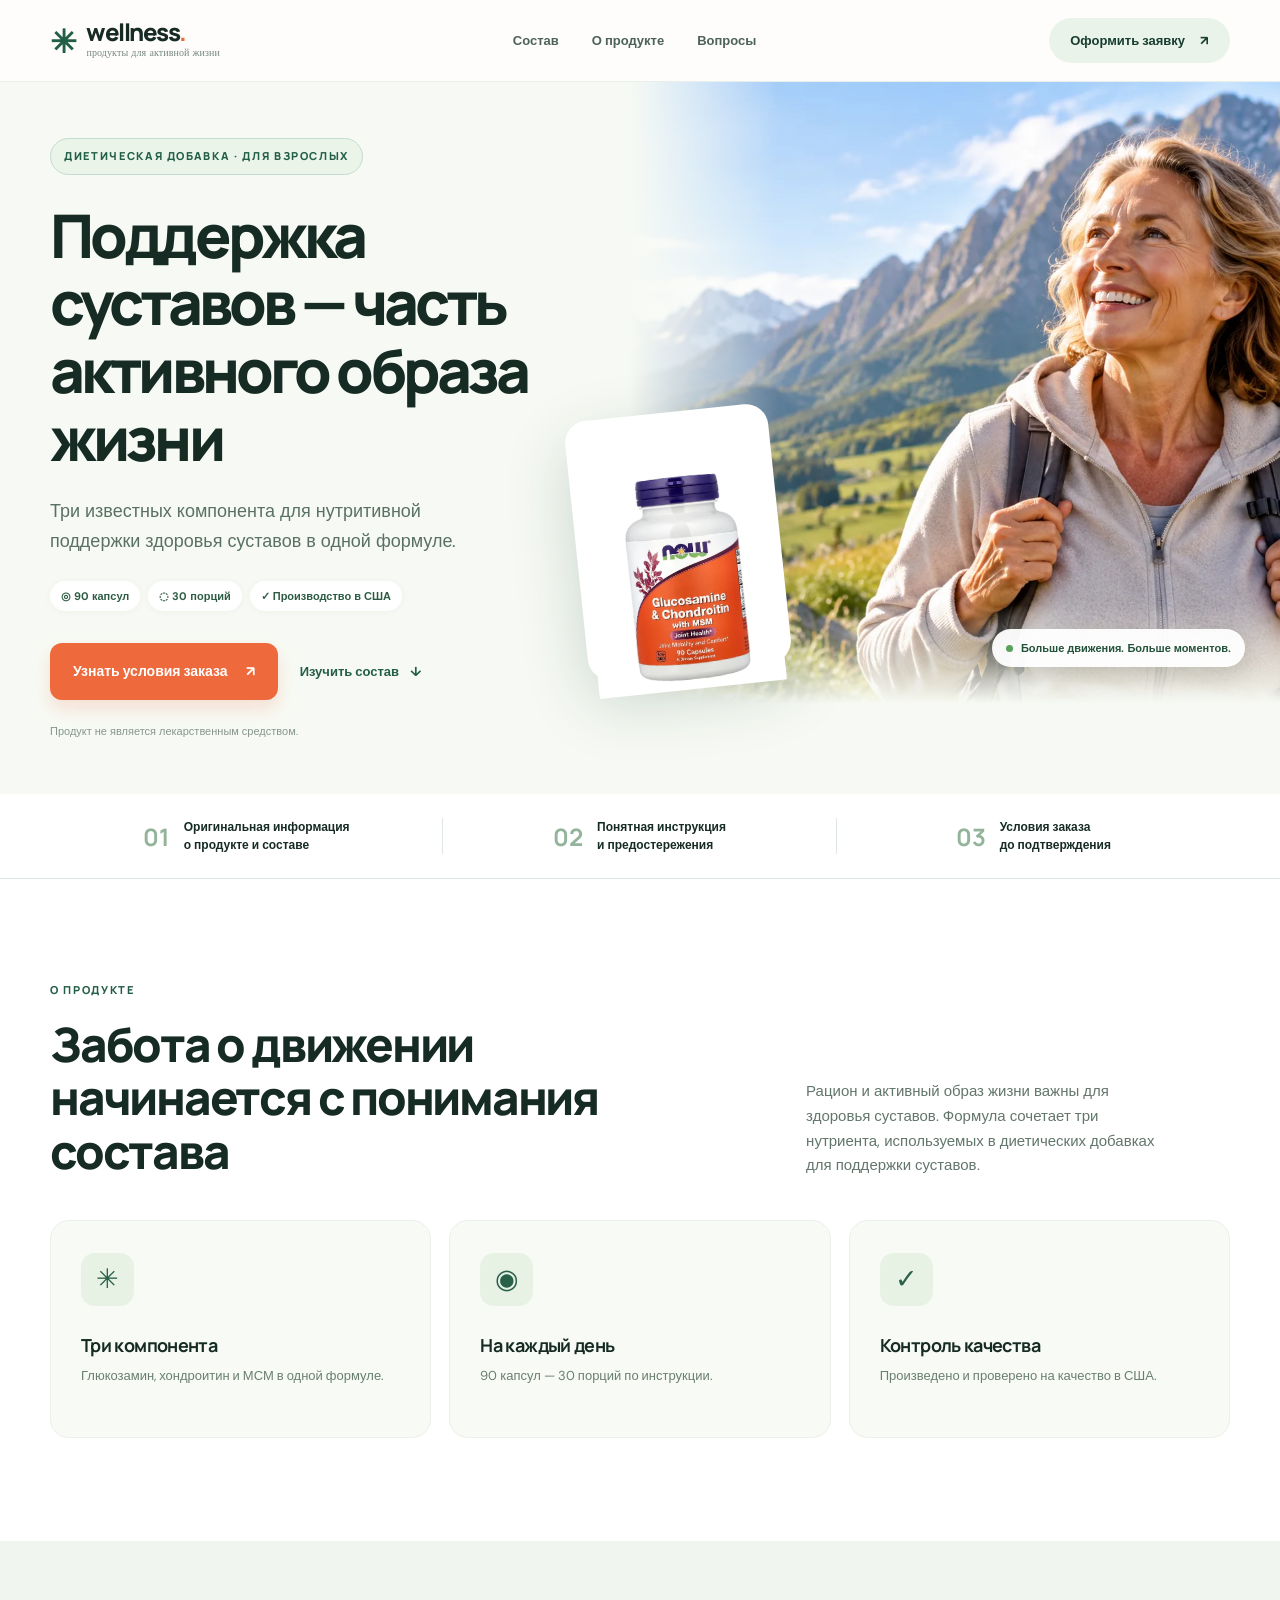
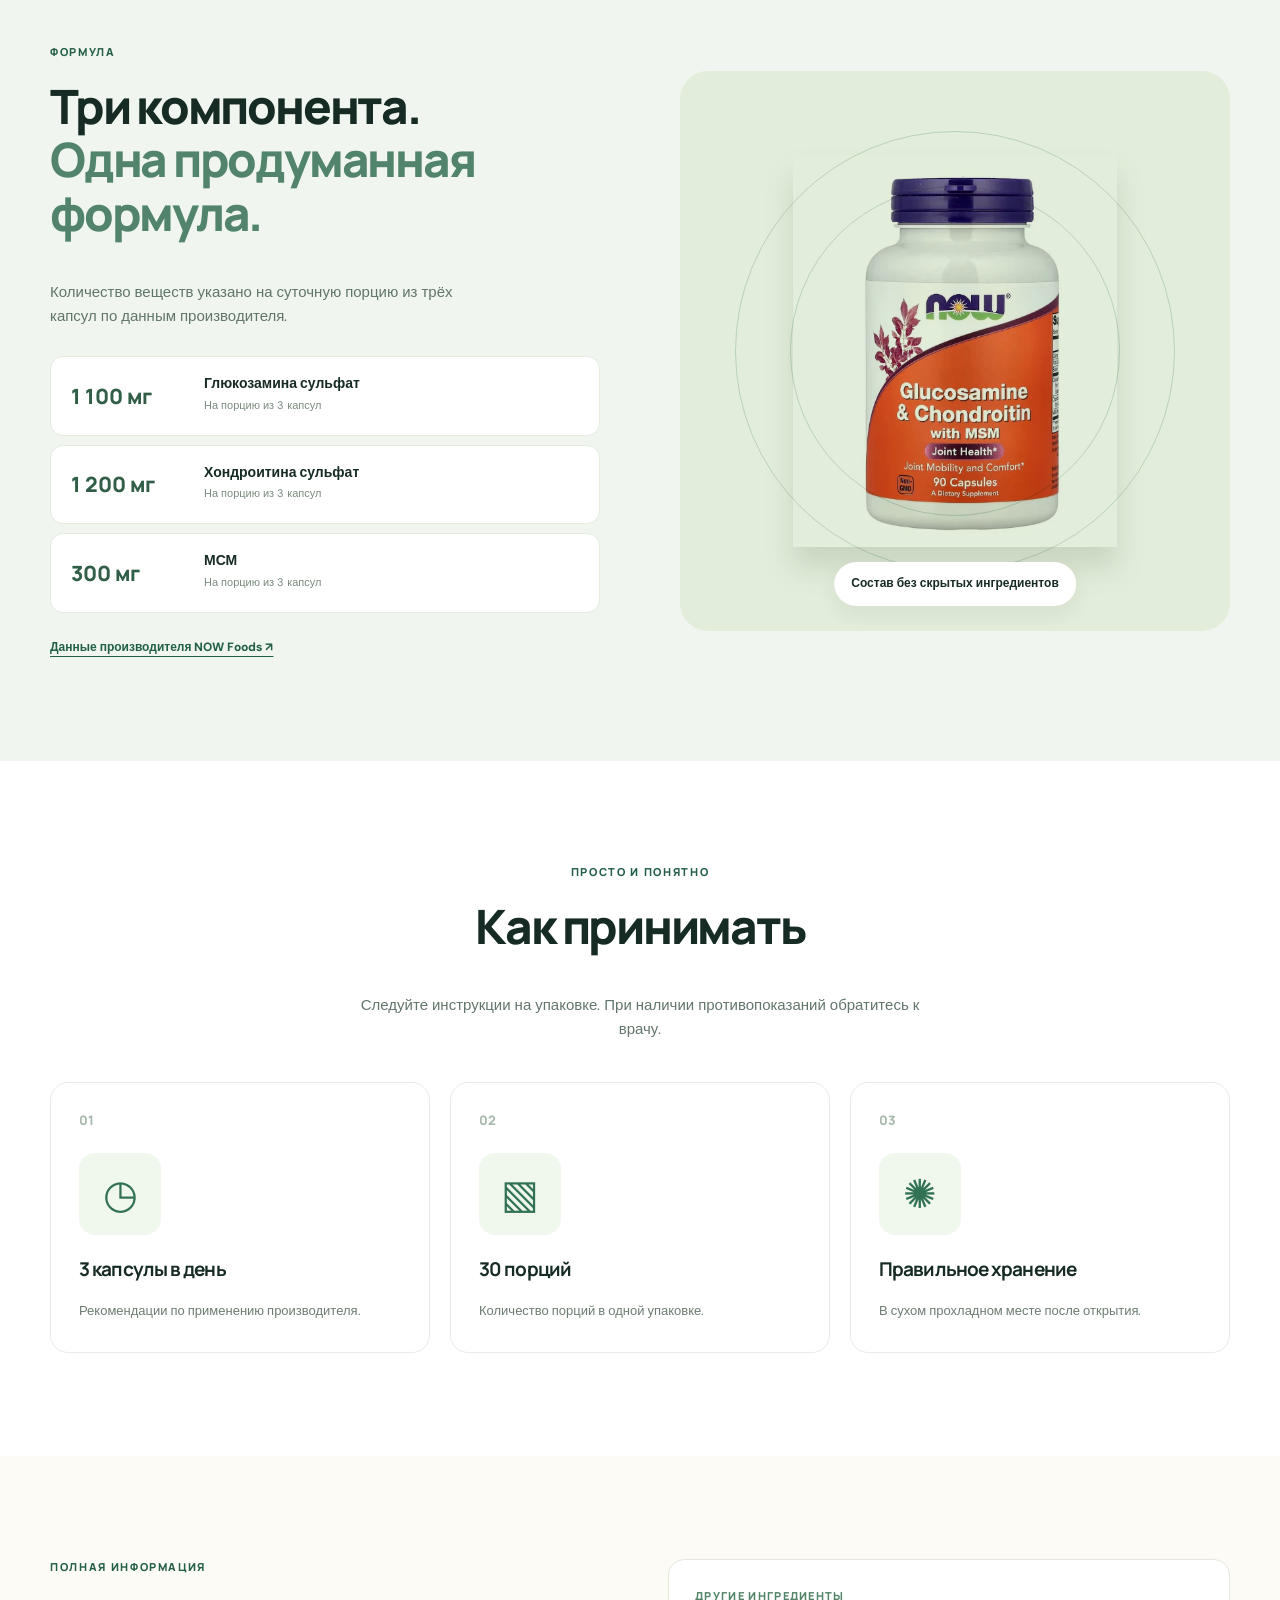
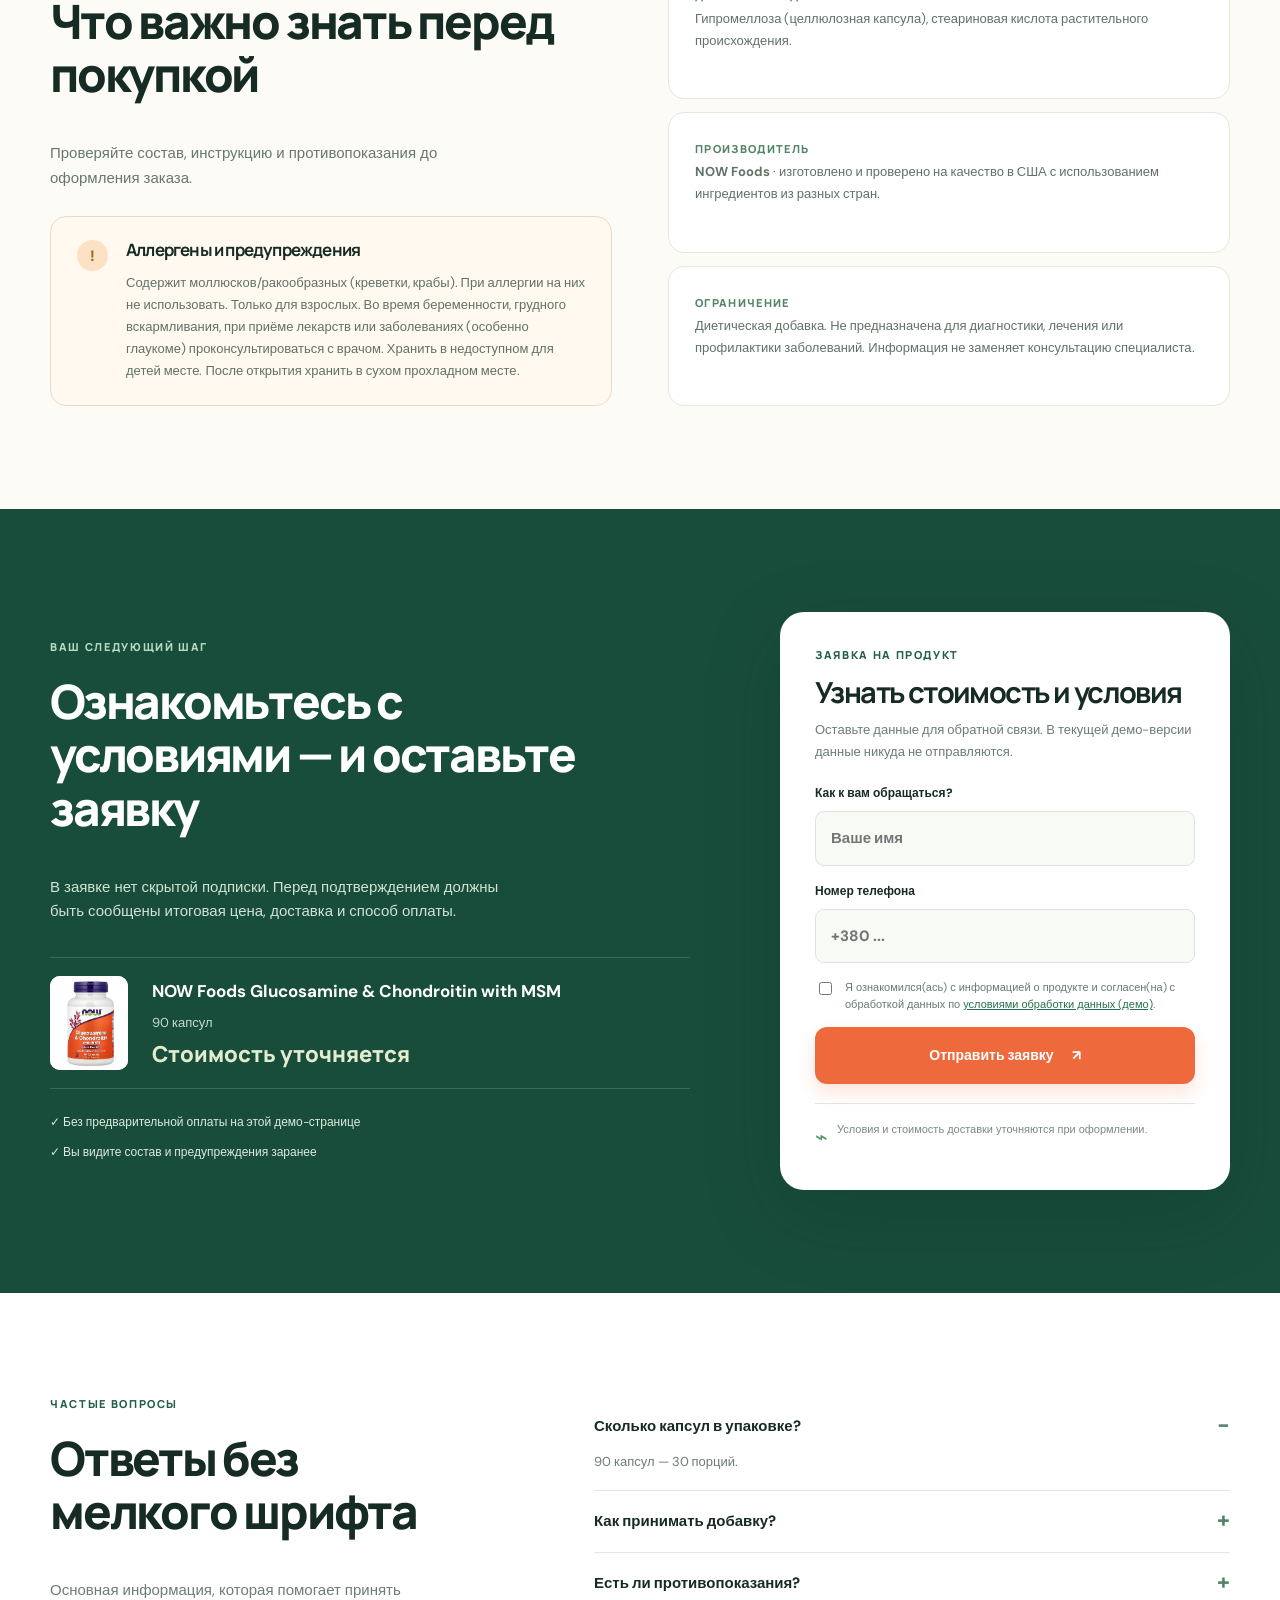
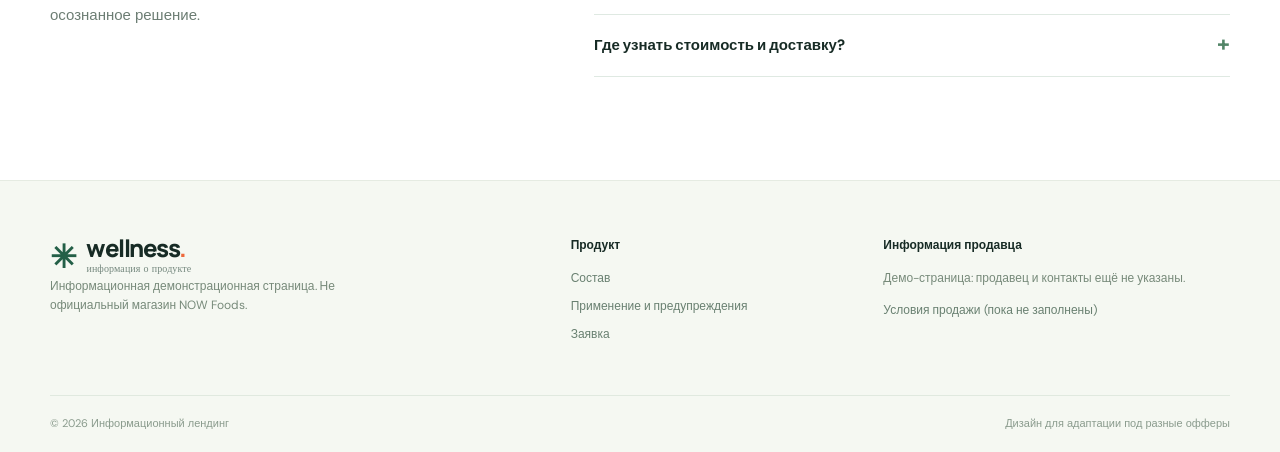
==== commit a721dda2: "Build configurable Nutra product landing for NOW Foods with original packshot, product facts, respon" ====
--- a/index.html
+++ b/index.html
@@ -1,16 +1,11 @@
-<!doctype html><html lang="ru"><head><meta charset="utf-8"><meta name="viewport" content="width=device-width, initial-scale=1"><meta name="theme-color" content="#f8fbf8"><title>Поддержка суставов — Активная жизнь</title><meta name="description" content="Демонстрационный лендинг. Состав: глюкозамин, хондроитин, куркумин, MSM, экстракты трав."><style>
-:root{--navy:#10213c;--green:#08713f;--soft:#edf8ef;--orange:#ff4a29}*{box-sizing:border-box}html{scroll-behavior:smooth}body{margin:0;background:#f4f6f4;font-family:Arial,Helvetica,sans-serif;color:var(--navy)}button,input{font:inherit}button{cursor:pointer}.page{width:min(100%,680px);margin:auto;background:#fff;box-shadow:0 12px 50px #173a2520;overflow:hidden}.header{height:56px;padding:7px 24px;display:flex;justify-content:space-between;align-items:center;gap:10px}.brand{display:flex;align-items:center;gap:8px;font-size:12px;line-height:1.15;font-weight:800}.brand svg{width:34px;height:34px;color:var(--green)}.head-item{display:flex;align-items:center;gap:5px;font-size:10px;line-height:1.15}.head-item svg{width:25px;height:25px;color:var(--green)}.hamburger{background:transparent;border:0;font-size:25px;color:var(--navy)}.nav{display:none;padding:8px 24px;background:#eaf6ee}.nav.open{display:flex;gap:16px;flex-wrap:wrap}.nav a{color:var(--green);font-size:13px}.hero{height:485px;position:relative;isolation:isolate;overflow:hidden;background:#eaf4e7}.hero-image{position:absolute;inset:0;width:100%;height:100%;object-fit:cover;object-position:center top;z-index:-3}.hero::before{content:"";position:absolute;inset:0;background:linear-gradient(90deg,#fafffbee 0%,#fafffbfa 26%,#fafffbe5 41%,#fafffb38 64%,transparent 82%),linear-gradient(0deg,#eaf2e6 0%,transparent 30%);z-index:-2}.hero::after{content:"";position:absolute;left:43%;bottom:0;width:29%;height:47%;background:linear-gradient(120deg,#b1cb8e,#7e9e5d);filter:blur(29px);opacity:.8;z-index:-1}.hero-content{position:relative;padding:19px 0 0 33px;width:52%;z-index:3}.hero h1{font-size:clamp(22px,4.5vw,29px);line-height:1.06;letter-spacing:-.5px;font-weight:900;margin:0 0 10px}.hero h1 span{color:var(--green)}.hero-intro{font-size:clamp(13px,2.6vw,17px);line-height:1.23;margin:0 0 16px}.features{display:grid;gap:11px}.feature{display:flex;gap:10px;align-items:center;font-size:clamp(11px,2vw,14px);line-height:1.18}.feature .icon{flex:0 0 41px;width:41px;height:41px;border-radius:50%;background:#e2f2e5;display:grid;place-items:center;color:var(--green)}.feature svg{width:26px;height:26px}.product{position:absolute;z-index:4;left:49%;bottom:7px;width:24%;height:60%;object-fit:contain;object-position:bottom;filter:drop-shadow(5px 9px 6px #0006)}.knee{position:absolute;right:1%;top:46%;width:27%;aspect-ratio:1;border-radius:50%;border:4px solid white;background:radial-gradient(circle at 53% 52%,#ffbc4c 0 8%,#ff5d19 13%,#225e8d 27%,#0b4c7a 75%);box-shadow:0 4px 14px #0004;display:grid;place-items:center;color:#ffe8ad;font-size:65px;z-index:2}.discount{position:absolute;right:11%;bottom:32px;width:85px;height:85px;background:#ff402e;color:white;border-radius:45% 55% 48% 52%;display:flex;flex-direction:column;align-items:center;justify-content:center;transform:rotate(-9deg);font-size:13px;font-weight:900;z-index:5}.discount strong{font-size:27px}.order-panel{position:relative;margin:-1px 25px 0;border-radius:17px;padding:15px 22px;background:white;box-shadow:0 5px 26px #1d45241c;z-index:6}.prices{display:grid;grid-template-columns:1fr 1fr;text-align:center}.prices>div+div{border-left:1px solid #e0e3e0}.prices label{font-size:13px;display:block}.prices s{display:block;color:#888;font-size:23px}.prices strong{display:block;color:var(--green);font-size:27px}.cta{display:block;margin:12px auto;border:0;border-radius:50px;padding:14px 18px;background:linear-gradient(90deg,#ff632b,#ff382a);color:white;font-weight:800;font-size:15px;width:82%;box-shadow:0 2px 6px #ff4c2b22}.trust{display:grid;grid-template-columns:repeat(3,1fr);gap:9px}.trust-item{display:flex;align-items:center;gap:6px;font-size:11px;line-height:1.18}.trust-item svg{flex:0 0 30px;width:30px;height:30px;color:var(--green)}section{padding:16px 23px}h2{font-size:20px;text-align:center;margin:0 0 11px;font-weight:900}.symptoms{padding-top:18px}.sym-grid{display:grid;grid-template-columns:repeat(4,minmax(0,1fr));gap:10px}.sym-card{text-align:center;border-radius:10px;overflow:hidden;box-shadow:0 2px 15px #14382010}.sym-card img{width:100%;height:89px;object-fit:cover;display:block;border-radius:9px}.sym-card p{font-size:11px;line-height:1.15;margin:6px 3px 8px}.support{margin:0 22px;border-radius:13px;background:linear-gradient(120deg,#ecf8ef,#f0faf1);padding:16px 15px;text-align:center}.support h2{color:#086d3b;margin-bottom:5px}.sub{font-size:13px;line-height:1.24;text-align:center;max-width:440px;margin:0 auto 14px}.support .sub{color:#235c41}.benefit-grid{display:grid;grid-template-columns:repeat(4,1fr);gap:8px}.benefit-cell{font-size:12px;font-weight:700;line-height:1.16}.benefit-cell .bubble{width:66px;height:66px;margin:0 auto 7px;border:1px solid #c1dfc8;background:#fff;border-radius:50%;display:grid;place-items:center;color:var(--green)}.bubble svg{width:37px;height:37px}.ingredients{padding-top:14px}.ingredient-grid{display:grid;grid-template-columns:repeat(5,minmax(0,1fr));gap:8px;text-align:center}.ingredient img{width:80px;max-width:100%;aspect-ratio:1;object-fit:cover;border-radius:50%;display:block;margin:0 auto 6px}.ingredient strong{font-size:12px;display:block}.ingredient p{font-size:11px;line-height:1.12;margin:3px 0}.how{margin:0 22px;border-radius:12px;background:#fffbf1;padding:16px 12px;text-align:center}.steps{display:grid;grid-template-columns:repeat(3,1fr)}.step{position:relative;font-size:12px;line-height:1.25;padding:0 8px}.step+.step{border-left:1px solid #eee9e1}.step .number{position:absolute;left:9%;top:14px;background:#deeddc;border-radius:50%;color:var(--green);padding:5px 8px;font-weight:800}.step .step-icon{width:52px;height:52px;margin:0 auto 7px;border-radius:50%;background:#e3f1df;display:grid;place-items:center;color:var(--green)}.step-icon svg{width:30px;height:30px}.reviews{padding-top:16px}.review-grid{display:grid;grid-template-columns:repeat(3,minmax(0,1fr));gap:10px}.review{border-radius:12px;padding:9px;box-shadow:0 3px 19px #142a2212;font-size:11px;line-height:1.22}.review-head{display:flex;gap:7px;align-items:center}.review-head img{width:44px;height:44px;object-fit:cover;border-radius:9px}.review-head strong{font-size:11px}.stars{color:#ffb000;letter-spacing:1px;font-size:14px;white-space:nowrap}.review p{margin:7px 0 0}.last-order{margin:0 22px 8px;border-radius:14px;box-shadow:0 4px 20px #1b3d2419;display:flex;align-items:center;padding:13px 12px;gap:12px}.last-order .prices{flex:1}.last-order .prices label{font-size:11px}.last-order .prices s,.last-order .prices strong{font-size:20px}.last-order .cta{flex:1;margin:0;font-size:12px;width:auto;padding:14px 8px}.footer{padding:13px 30px 20px}.footer .trust{gap:15px}.overlay{display:none;position:fixed;inset:0;background:#0d261bbd;z-index:20;align-items:center;justify-content:center;padding:16px}.overlay.open{display:flex}.modal{background:white;border-radius:22px;padding:25px;width:min(100%,430px);max-height:95vh;overflow:auto}.modal h2{text-align:left}.close{float:right;border:0;background:#e7f2e8;border-radius:50%;width:36px;height:36px;font-size:24px}.modal label{display:block;font-weight:700;font-size:14px;margin:14px 0}.modal input{width:100%;display:block;padding:13px;border:1px solid #adcab8;border-radius:9px;margin-top:6px;font-size:16px}.modal .cta{width:100%}.fine{font-size:11px;color:#617366}.status{font-size:13px;color:var(--green)}
-@media(max-width:540px){.header{height:44px;padding:5px 17px}.brand{font-size:10px}.brand svg{width:27px;height:27px}.head-item{font-size:8px}.head-item svg{width:20px;height:20px}.hero{height:384px}.hero-content{padding:14px 0 0 32px;width:53%}.hero h1{font-size:clamp(19px,4.6vw,24px)}.hero-intro{font-size:clamp(11px,2.8vw,14px);margin-bottom:12px}.features{gap:7px}.feature{font-size:clamp(9px,2.2vw,12px)}.feature .icon{width:35px;height:35px;flex-basis:35px}.feature svg{width:22px;height:22px}.knee{font-size:50px}.discount{width:75px;height:75px;bottom:25px}.discount strong{font-size:23px}.order-panel{margin:0 24px;padding:12px 16px}.sym-card img{height:72px}.ingredient img{width:66px}}
-@media(max-width:390px){.header{padding:5px 10px}.brand{font-size:9px}.head-item{font-size:7px}.hero{height:365px}.hero-content{padding-left:16px;width:56%}.hero h1{font-size:19px}.hero-intro{font-size:11px}.feature{font-size:9px;gap:5px}.feature .icon{width:30px;height:30px;flex-basis:30px}.product{left:50%;width:25%}.discount{right:10%;width:62px;height:62px;font-size:10px}.discount strong{font-size:20px}.order-panel{margin:0 12px;padding:10px}.trust-item{font-size:9px}.trust-item svg{width:23px;flex-basis:23px}section{padding:13px 12px}.sym-grid{gap:6px}.sym-card img{height:63px}.sym-card p{font-size:9px}.support,.how{margin:0 12px}.benefit-cell{font-size:10px}.benefit-cell .bubble{width:48px;height:48px}.bubble svg{width:28px;height:28px}.ingredient-grid{gap:4px}.ingredient img{width:53px}.ingredient strong{font-size:10px}.ingredient p{font-size:9px}.review-grid{gap:5px}.review{padding:5px;font-size:9px}.review-head{gap:3px}.review-head img{width:29px;height:35px}.review-head strong{font-size:9px}.stars{font-size:11px}.last-order{margin:0 12px;gap:4px;padding:9px}.last-order .cta{font-size:10px}.footer{padding:12px}}
-</style></head><body>
-<svg style="position:absolute;width:0;height:0" aria-hidden="true"><symbol id="leaf" viewBox="0 0 24 24"><path d="M20 3C9 3 4 9 4 17c7 4 16-3 16-14ZM4 21c2-6 6-10 12-14" fill="none" stroke="currentColor" stroke-width="1.8" stroke-linecap="round"/></symbol><symbol id="shield" viewBox="0 0 24 24"><path d="M12 2 21 6v6c0 5-4 8-9 10C7 20 3 17 3 12V6l9-4Z" fill="none" stroke="currentColor" stroke-width="1.7"/><path d="m8 12 3 3 5-6" fill="none" stroke="currentColor" stroke-width="1.7"/></symbol><symbol id="walk" viewBox="0 0 24 24"><circle cx="13" cy="4" r="2" fill="none" stroke="currentColor" stroke-width="1.8"/><path d="m11 7-4 5 5 2 2 7m-2-14 4 5 5 1M9 14l-5 6" fill="none" stroke="currentColor" stroke-width="1.8" stroke-linecap="round"/></symbol><symbol id="truck" viewBox="0 0 24 24"><path d="M2 5h12v12H2zM14 9h4l4 4v4h-8M5 17a2 2 0 1 0 4 0m8 0a2 2 0 1 0 4 0" fill="none" stroke="currentColor" stroke-width="1.5"/></symbol><symbol id="calendar" viewBox="0 0 24 24"><rect x="3" y="5" width="18" height="16" rx="2" fill="none" stroke="currentColor" stroke-width="1.8"/><path d="M7 2v6m10-6v6M3 10h18M8 14h2m4 0h2m-8 4h2" fill="none" stroke="currentColor" stroke-width="1.8"/></symbol></svg>
-<main class="page"><header class="header"><div class="brand"><svg><use href="#leaf"/></svg><span>Поддержка суставов<br>Активная жизнь</span></div><div class="head-item"><svg><use href="#shield"/></svg><span>Натуральный<br>состав</span></div><div class="head-item"><svg><use href="#truck"/></svg><span>Доставка<br>по всей стране</span></div><button class="hamburger" id="menu" aria-label="Открыть меню">☰</button></header><nav class="nav" id="nav"><a href="#symptoms">Симптомы</a><a href="#ingredients">Состав</a><a href="#reviews">Отзывы</a><a href="#order">Заказать</a></nav>
-<div class="hero"><img class="hero-image" src="assets/hero-original.webp" alt="Улыбающаяся светловолосая женщина на фоне гор" fetchpriority="high"><div class="hero-content"><h1>ЗДОРОВЫЕ СУСТАВЫ СЕГОДНЯ — <span>АКТИВНАЯ ЖИЗНЬ ЗАВТРА</span></h1><p class="hero-intro">Комплексная поддержка суставов, хрящей и подвижности на каждый день</p><div class="features"><div class="feature"><span class="icon"><svg><use href="#walk"/></svg></span><span>Уменьшение дискомфорта<br>при движении</span></div><div class="feature"><span class="icon"><svg><use href="#shield"/></svg></span><span>Поддержка<br>гибкости суставов</span></div><div class="feature"><span class="icon"><svg><use href="#leaf"/></svg></span><span>Укрепление<br>хрящевой ткани</span></div><div class="feature"><span class="icon"><svg><use href="#leaf"/></svg></span><span>Натуральный<br>состав</span></div></div></div><img class="product" src="assets/product.webp" alt="Чёрный флакон Windshield Repair Resin"><div class="knee" aria-label="Иллюстрация сустава">🦴</div><div class="discount">СКИДКА<strong>−50%</strong></div></div>
-<div class="order-panel" id="order"><div class="prices"><div><label>Обычная цена</label><s>54 $</s></div><div><label>Цена сегодня</label><strong>27 $</strong></div></div><button class="cta" data-order>ЗАКАЗАТЬ СО СКИДКОЙ →</button><div class="trust"><div class="trust-item"><svg><use href="#leaf"/></svg><span>100% натуральный состав</span></div><div class="trust-item"><svg><use href="#shield"/></svg><span>Безопасно при регулярном применении</span></div><div class="trust-item"><svg><use href="#shield"/></svg><span>Тысячи довольных клиентов</span></div></div></div>
-<section class="symptoms" id="symptoms"><h2>Узнайте эти ощущения?</h2><div class="sym-grid"><div class="sym-card"><img src="assets/symptom-1.webp" alt="Боль в колене" loading="lazy"><p>Боль и дискомфорт<br>при ходьбе</p></div><div class="sym-card"><img src="assets/symptom-2.webp" alt="Скованность по утрам" loading="lazy"><p>Скованность<br>по утрам</p></div><div class="sym-card"><img src="assets/symptom-3.webp" alt="Дискомфорт в колене" loading="lazy"><p>Хруст в суставах</p></div><div class="sym-card"><img src="assets/symptom-4.webp" alt="Ограничение подвижности" loading="lazy"><p>Ограничение<br>подвижности</p></div></div></section>
-<div class="support"><h2>ПОДДЕРЖИВАЕТ ТО, ЧТО ВАЖНО</h2><p class="sub">Натуральные компоненты способствуют поддержке здоровья суставов, сохранению подвижности и активного образа жизни.</p><div class="benefit-grid"><div class="benefit-cell"><div class="bubble"><svg><use href="#walk"/></svg></div>Комфорт<br>при движении</div><div class="benefit-cell"><div class="bubble">♡</div>Гибкость<br>суставов</div><div class="benefit-cell"><div class="bubble"><svg><use href="#leaf"/></svg></div>Питание<br>хрящевой ткани</div><div class="benefit-cell"><div class="bubble"><svg><use href="#walk"/></svg></div>Активность<br>в любом возрасте</div></div></div>
-<section class="ingredients" id="ingredients"><h2>НАТУРАЛЬНЫЙ СОСТАВ</h2><p class="sub">Только проверенные компоненты, которые работают вместе для комплексной поддержки суставов.</p><div class="ingredient-grid"><div class="ingredient"><img src="assets/ingredient-1.webp" alt="Глюкозамин" loading="lazy"><strong>Глюкозамин</strong><p>Поддержка хрящей</p></div><div class="ingredient"><img src="assets/ingredient-2.webp" alt="Хондроитин" loading="lazy"><strong>Хондроитин</strong><p>Эластичность и прочность</p></div><div class="ingredient"><img src="assets/ingredient-3.webp" alt="Куркумин" loading="lazy"><strong>Куркумин</strong><p>Комфорт и подвижность</p></div><div class="ingredient"><img src="assets/ingredient-4.webp" alt="MSM" loading="lazy"><strong>MSM</strong><p>Гибкость суставов</p></div><div class="ingredient"><img src="assets/ingredient-5.webp" alt="Экстракты трав" loading="lazy"><strong>Экстракты трав</strong><p>Дополнительная поддержка</p></div></div></section>
-<div class="how"><h2>КАК ПРИНИМАТЬ</h2><div class="steps"><div class="step"><span class="number">1</span><div class="step-icon">◯</div>По 1–2 капсулы<br>в день</div><div class="step"><span class="number">2</span><div class="step-icon">♧</div>Запивать<br>водой</div><div class="step"><span class="number">3</span><div class="step-icon"><svg><use href="#calendar"/></svg></div>Рекомендуемый<br>курс от 1 месяца</div></div></div>
-<section class="reviews" id="reviews"><h2>ОТЗЫВЫ НАШИХ КЛИЕНТОВ</h2><div class="review-grid"><div class="review"><div class="review-head"><img src="assets/avatar-1.webp" alt="Ирина" loading="lazy"><div><strong>Ирина, 56 лет</strong><div class="stars">★★★★★</div></div></div><p>«Стало намного легче ходить, ушла скованность по утрам. Чувствую себя более активной.»</p></div><div class="review"><div class="review-head"><img src="assets/avatar-2.webp" alt="Алексей" loading="lazy"><div><strong>Алексей, 62 года</strong><div class="stars">★★★★★</div></div></div><p>«Занимаюсь дачей и не испытываю дискомфорта в коленях. Отличный продукт!»</p></div><div class="review"><div class="review-head"><img src="assets/avatar-3.webp" alt="Марина" loading="lazy"><div><strong>Марина, 49 лет</strong><div class="stars">★★★★★</div></div></div><p>«Уже через несколько недель заметила улучшение подвижности. Рекомендую!»</p></div></div></section>
-<div class="last-order"><div class="prices"><div><label>Обычная цена</label><s>54 $</s></div><div><label>Цена сегодня</label><strong>27 $</strong></div></div><button class="cta" data-order>ЗАКАЗАТЬ СО СКИДКОЙ →</button></div><footer class="footer"><div class="trust"><div class="trust-item"><svg><use href="#truck"/></svg>Доставка<br>по всей стране</div><div class="trust-item"><svg><use href="#shield"/></svg>Оплата<br>при получении</div><div class="trust-item"><svg><use href="#shield"/></svg>Гарантия<br>качества</div></div></footer></main>
-<div class="overlay" id="overlay" role="dialog" aria-modal="true" aria-labelledby="formTitle"><div class="modal"><button class="close" id="close" aria-label="Закрыть">×</button><h2 id="formTitle">Заказать со скидкой — 27 $</h2><form id="form"><label>Ваше имя<input name="name" required minlength="2" autocomplete="name" placeholder="Имя"></label><label>Телефон<input name="phone" required minlength="7" type="tel" autocomplete="tel" placeholder="+1 ..."></label><button class="cta" type="submit">ЗАКАЗАТЬ ЗА 27 $</button><p id="status" class="status" role="status"></p><small class="fine">Демонстрационная форма: данные не отправляются. Цены, отзывы и утверждения о продукте приведены только для демонстрации дизайна.</small></form></div></div><script>const overlay=document.getElementById('overlay');document.querySelectorAll('[data-order]').forEach(b=>b.addEventListener('click',()=>{overlay.classList.add('open');document.querySelector('[name=name]').focus()}));document.getElementById('close').onclick=()=>overlay.classList.remove('open');overlay.onclick=e=>{if(e.target===overlay)overlay.classList.remove('open')};document.onkeydown=e=>{if(e.key==='Escape')overlay.classList.remove('open')};document.getElementById('form').onsubmit=e=>{e.preventDefault();document.getElementById('status').textContent='Демонстрация: данные не отправлены.'};document.getElementById('menu').onclick=()=>document.getElementById('nav').classList.toggle('open');</script></body></html>
+<!doctype html><html lang="ru"><head><meta charset="utf-8"><meta name="viewport" content="width=device-width,initial-scale=1"><meta name="theme-color" content="#f5f8f5"><meta name="description" content="NOW Foods Glucosamine & Chondroitin with MSM — состав, инструкция и информация об оформлении заказа."><title>NOW Foods — поддержка суставов</title><link rel="preload" href="assets/lifestyle.webp" as="image"><link rel="stylesheet" href="styles.css"><script src="config.js" defer></script><script src="app.js" defer></script></head><body>
+<header class="site-header"><div class="shell header-inner"><a class="logo" href="#top" aria-label="На главную"><span class="logo-mark">✳</span><span>wellness<span class="logo-accent">.</span><small>продукты для активной жизни</small></span></a><nav aria-label="Меню"><a href="#formula">Состав</a><a href="#details">О продукте</a><a href="#faq">Вопросы</a></nav><a class="header-cta" href="#order">Оформить заявку <span>↗</span></a><button class="mobile-menu" type="button" aria-label="Открыть меню" aria-expanded="false">☰</button></div></header>
+<main id="top"><section class="hero"><div class="shell hero-grid"><div class="hero-copy"><div class="eyebrow" id="eyebrow">ДИЕТИЧЕСКАЯ ДОБАВКА · ДЛЯ ВЗРОСЛЫХ</div><h1 id="headline">Поддержка суставов — часть активного образа жизни</h1><p class="lead" id="description"></p><div class="hero-chips"><span>◎ <span id="chip-units"></span></span><span>◌ <span id="chip-servings"></span></span><span>✓ Производство в США</span></div><div class="hero-actions"><a class="button primary" href="#order" data-track="cta_click">Узнать условия заказа <span>↗</span></a><a class="text-link" href="#formula">Изучить состав <span>↓</span></a></div><p class="small-muted">Продукт не является лекарственным средством.</p></div><div class="hero-art"><img id="lifestyleImage" class="lifestyle" src="assets/lifestyle.webp" alt="Женщина на прогулке в горах"><div class="photo-fade"></div><div class="bottle-card"><img id="heroProduct" src="assets/product.webp" alt="Упаковка диетической добавки NOW Foods" width="260" height="314"></div><div class="image-caption"><span class="dot"></span> Больше движения. Больше моментов.</div></div></div></section>
+<section class="trust-strip"><div class="shell trust-grid"><div><b>01</b><span>Оригинальная информация<br>о продукте и составе</span></div><div><b>02</b><span>Понятная инструкция<br>и предостережения</span></div><div><b>03</b><span>Условия заказа<br>до подтверждения</span></div></div></section>
+<section class="section intro"><div class="shell"><div class="intro-top"><div><div class="overline">О ПРОДУКТЕ</div><h2>Забота о движении начинается с понимания состава</h2></div><p>Рацион и активный образ жизни важны для здоровья суставов. Формула сочетает три нутриента, используемых в диетических добавках для поддержки суставов.</p></div><div class="highlight-grid" id="highlights"></div></div></section>
+<section class="section formula" id="formula"><div class="shell formula-grid"><div><div class="overline">ФОРМУЛА</div><h2>Три компонента.<br><em>Одна продуманная формула.</em></h2><p class="section-copy">Количество веществ указано на суточную порцию из трёх капсул по данным производителя.</p><div class="fact-stack" id="factStack"></div><a class="inline-link" href="https://www.nowfoods.com/products/supplements/glucosamine-chondroitin-msm-capsules" target="_blank" rel="noopener noreferrer">Данные производителя NOW Foods ↗</a></div><div class="formula-product"><span class="circle-one"></span><span class="circle-two"></span><img id="formulaProduct" src="assets/product.webp" alt="Флакон NOW Foods" loading="lazy"><div class="caption-pill">Состав без скрытых ингредиентов</div></div></div></section>
+<section class="section how" id="details"><div class="shell"><div class="center-heading"><div class="overline">ПРОСТО И ПОНЯТНО</div><h2>Как принимать</h2><p>Следуйте инструкции на упаковке. При наличии противопоказаний обратитесь к врачу.</p></div><div class="steps"><div><span class="step-number">01</span><span class="step-icon">◷</span><h3 id="dailyUse">3 капсулы в день</h3><p>Рекомендации по применению производителя.</p></div><div><span class="step-number">02</span><span class="step-icon">▧</span><h3 id="servings">30 порций</h3><p>Количество порций в одной упаковке.</p></div><div><span class="step-number">03</span><span class="step-icon">✺</span><h3>Правильное хранение</h3><p>В сухом прохладном месте после открытия.</p></div></div></div></section>
+<section class="section detail-section"><div class="shell detail-grid"><div><div class="overline">ПОЛНАЯ ИНФОРМАЦИЯ</div><h2>Что важно знать перед покупкой</h2><p>Проверяйте состав, инструкцию и противопоказания до оформления заказа.</p><div class="info-card warning"><div class="info-icon">!</div><div><h3>Аллергены и предупреждения</h3><p id="warning"></p></div></div></div><div class="info-right"><div class="info-card"><span class="info-label">ДРУГИЕ ИНГРЕДИЕНТЫ</span><p id="otherIngredients"></p></div><div class="info-card"><span class="info-label">ПРОИЗВОДИТЕЛЬ</span><p><strong id="manufacturer"></strong> · изготовлено и проверено на качество в США с использованием ингредиентов из разных стран.</p></div><div class="info-card"><span class="info-label">ОГРАНИЧЕНИЕ</span><p id="disclaimer"></p></div></div></div></section>
+<section class="section order-section" id="order"><div class="shell order-grid"><div class="order-left"><div class="overline">ВАШ СЛЕДУЮЩИЙ ШАГ</div><h2>Ознакомьтесь с условиями — и оставьте заявку</h2><p>В заявке нет скрытой подписки. Перед подтверждением должны быть сообщены итоговая цена, доставка и способ оплаты.</p><div class="order-product"><img id="orderProduct" src="assets/product.webp" alt="NOW Foods" loading="lazy"><div><strong id="orderName"></strong><span id="orderUnits"></span><div class="order-price" id="orderPrice">Стоимость уточняется</div></div></div><div class="order-notes"><span>✓ Без предварительной оплаты на этой демо-странице</span><span>✓ Вы видите состав и предупреждения заранее</span></div></div><div class="form-card"><div class="form-overline">ЗАЯВКА НА ПРОДУКТ</div><h3>Узнать стоимость и условия</h3><p>Оставьте данные для обратной связи. В текущей демо-версии данные никуда не отправляются.</p><form id="leadForm" novalidate><label>Как к вам обращаться?<input name="name" autocomplete="name" placeholder="Ваше имя" required minlength="2"></label><label>Номер телефона<input name="phone" type="tel" autocomplete="tel" placeholder="+380 ..." required minlength="7"></label><label class="checkline"><input name="consent" type="checkbox" required><span>Я ознакомился(ась) с информацией о продукте и согласен(на) с обработкой данных по <a id="privacyLink" href="#privacy">политике конфиденциальности</a>.</span></label><button class="button primary form-submit" type="submit">Отправить заявку <span>↗</span></button><p id="formMessage" class="form-message" role="status" aria-live="polite"></p></form><div class="form-footer"><span>⌁</span><span id="deliveryText">Условия доставки уточняются.</span></div></div></div></section>
+<section class="section faq-section" id="faq"><div class="shell faq-grid"><div><div class="overline">ЧАСТЫЕ ВОПРОСЫ</div><h2>Ответы без мелкого шрифта</h2><p>Основная информация, которая помогает принять осознанное решение.</p></div><div class="faq-list"><details open><summary>Сколько капсул в упаковке?</summary><p id="faqUnits">90 капсул — 30 порций.</p></details><details><summary>Как принимать добавку?</summary><p id="faqUse">По 3 капсулы ежедневно в соответствии с рекомендацией производителя.</p></details><details><summary>Есть ли противопоказания?</summary><p>Да. Добавка содержит ингредиенты из ракообразных; при соответствующей аллергии её нельзя использовать. Остальные ограничения перечислены выше.</p></details><details><summary>Где узнать стоимость и доставку?</summary><p id="faqDelivery">Условия и стоимость доставки уточняются при оформлении заявки.</p></details></div></div></section>
+</main><footer id="privacy"><div class="shell footer-grid"><div><a class="logo" href="#top"><span class="logo-mark">✳</span><span>wellness<span class="logo-accent">.</span><small>информация о продукте</small></span></a><p>Информационная демонстрационная страница. Не официальный магазин NOW Foods.</p></div><div><strong>Продукт</strong><a href="#formula">Состав</a><a href="#details">Применение и предупреждения</a><a href="#order">Заявка</a></div><div><strong>Информация продавца</strong><p id="sellerInfo">Для запуска необходимо указать настоящего продавца, контакты и юридические документы.</p><a id="termsLink" href="#privacy">Условия продажи (пока не заполнены)</a></div></div><div class="shell footer-bottom"><span>© <span id="year"></span> Информационный лендинг</span><span>Дизайн для адаптации под разные офферы</span></div></footer><div class="mobile-sticky"><span id="stickyPrice">Узнать условия</span><a href="#order" data-track="cta_click">Оставить заявку ↗</a></div></body></html>
--- a/styles.css
+++ b/styles.css
@@ -0,0 +1,6 @@
+@import url('https://fonts.googleapis.com/css2?family=DM+Sans:wght@400;500;600;700&family=Manrope:wght@400;500;600;700;800&display=swap');
+:root{--ink:#172b25;--text:#344840;--green:#235f47;--deep:#173d30;--muted:#728379;--mist:#eef5ed;--line:#dfe8e0;--lime:#d7e7c8;--orange:#ee693c;--cream:#f7f7f0;--w:1180px}*{box-sizing:border-box}html{scroll-behavior:smooth;scroll-padding-top:90px}body{margin:0;color:var(--ink);background:#fff;font:15px/1.65 'DM Sans',Arial,sans-serif}h1,h2,h3,p{margin-top:0}h1,h2,h3{font-family:Manrope,Arial,sans-serif;line-height:1.13;letter-spacing:-.047em}h1{font-size:clamp(40px,4.7vw,67px);font-weight:800;letter-spacing:-.064em}h2{font-size:clamp(32px,3.7vw,48px);font-weight:800}h3{font-size:20px}a{color:inherit}button,input{font:inherit}.shell{width:min(var(--w),calc(100% - 64px));margin-inline:auto}.site-header{height:82px;position:sticky;top:0;z-index:20;background:#fffdfcee;border-bottom:1px solid #e9eee9;backdrop-filter:blur(18px)}.header-inner{height:100%;display:flex;justify-content:space-between;align-items:center;gap:25px}.logo{text-decoration:none;display:inline-flex;gap:11px;align-items:center;font:800 24px/1 Manrope;letter-spacing:-.065em}.logo-mark{font-size:32px;color:var(--green)}.logo-accent{color:var(--orange)}.logo small{display:block;font:500 10px/1.7 'DM Sans';color:#75887e;letter-spacing:.01em}nav{display:flex;align-items:center;gap:33px}nav a{font-size:13px;text-decoration:none;color:#4d6258;font-weight:700}nav a:hover,.inline-link:hover{color:var(--orange)}.header-cta{text-decoration:none;background:#eaf3e9;border-radius:999px;padding:12px 21px;font-size:13px;color:var(--deep);font-weight:800;white-space:nowrap}.header-cta span{margin-left:12px}.mobile-menu{display:none}.hero{background:#f7faf4;overflow:hidden}.hero-grid{min-height:622px;display:grid;grid-template-columns:49% 51%;align-items:center;position:relative}.hero-copy{z-index:4;position:relative;padding:56px 16px 54px 0}.eyebrow,.overline,.form-overline{letter-spacing:.15em;font:800 11px/1.5 Manrope;color:var(--green)}.eyebrow{border:1px solid #c4dccd;background:#eaf4e9;padding:9px 13px;display:inline-block;border-radius:30px;margin-bottom:27px}.hero-copy h1{max-width:590px;margin-bottom:24px}.lead{font-size:18px;max-width:465px;color:#5b7064;line-height:1.65}.hero-chips{display:flex;flex-wrap:wrap;gap:8px;margin:24px 0 32px}.hero-chips span{display:inline-block;border-radius:40px;background:white;padding:6px 11px;box-shadow:0 1px 7px #1b47300d;color:#2d5b43;font-size:11px;font-weight:700}.hero-chips span span{padding:0;box-shadow:none}.hero-actions{display:flex;align-items:center;gap:22px}.button{border:0;border-radius:12px;padding:17px 23px;display:inline-flex;align-items:center;justify-content:center;gap:18px;font-weight:800;font-size:14px;text-decoration:none;cursor:pointer;transition:transform .2s,box-shadow .2s}.button:hover{transform:translateY(-2px)}.button.primary{background:var(--orange);color:white;box-shadow:0 9px 18px #ee693c2e}.text-link{font-weight:800;font-size:13px;color:var(--green);text-decoration:none}.text-link span{margin-left:8px}.small-muted{font-size:11px;color:#87958d;margin:22px 0 0}.hero-art{height:622px;position:relative;align-self:stretch;margin-right:calc((min(var(--w),100vw - 64px) - 100vw)/2)}.lifestyle{width:100%;height:100%;object-fit:cover;object-position:66% center;display:block}.photo-fade{position:absolute;inset:0;background:linear-gradient(90deg,#f7faf4 0%,#f7faf400 23%),linear-gradient(0deg,#f7faf4 0%,transparent 16%)}.bottle-card{position:absolute;left:-8%;bottom:32px;width:204px;height:260px;border-radius:22px;background:#fff;box-shadow:0 23px 65px #0d302c30;display:grid;place-items:center;transform:rotate(-6deg);padding:8px}.bottle-card img{max-width:100%;max-height:100%;object-fit:contain}.image-caption{position:absolute;right:35px;bottom:37px;background:#fffffff2;padding:10px 14px;border-radius:30px;font-size:11px;font-weight:700;color:#23523a;box-shadow:0 6px 20px #06271e1b}.dot{display:inline-block;width:7px;height:7px;background:#59a15b;border-radius:50%;margin-right:5px}.trust-strip{background:#fff;border-bottom:1px solid var(--line)}.trust-grid{display:grid;grid-template-columns:repeat(3,1fr);padding:24px 0}.trust-grid>div{display:flex;gap:14px;align-items:center;justify-content:center;border-right:1px solid var(--line)}.trust-grid>div:last-child{border:0}.trust-grid b{font:700 24px Manrope;color:#93b49b}.trust-grid span{font-size:12px;line-height:1.5;font-weight:700}.section{padding:103px 0}.intro-top{display:grid;grid-template-columns:1.1fr .7fr;gap:90px;align-items:end;margin-bottom:42px}.overline{margin-bottom:19px}.intro-top h2{max-width:690px;margin:0}.intro-top p{color:#63766b;max-width:360px;margin:0}.highlight-grid{display:grid;grid-template-columns:repeat(3,1fr);gap:18px}.highlight{padding:32px 30px;background:#f7faf5;border:1px solid #ebf0e9;border-radius:19px;min-height:218px}.highlight .symbol{display:grid;place-items:center;background:#e7f2e5;color:#286148;width:53px;height:53px;border-radius:14px;font-size:27px;margin-bottom:29px}.highlight h3{font-size:18px;letter-spacing:-.035em;margin-bottom:9px}.highlight p{color:#6a7f70;font-size:13px;margin:0}.formula{background:#f0f6ef}.formula-grid{display:grid;grid-template-columns:1fr 1fr;gap:80px;align-items:center}.formula h2 em{font-style:normal;color:#52836b}.section-copy{color:#607569;font-size:15px;max-width:440px;margin-bottom:27px}.fact-stack{display:grid;gap:9px}.fact{background:#fff;border:1px solid #e3ecdf;border-radius:13px;padding:18px 20px;display:grid;grid-template-columns:118px 1fr;gap:15px;align-items:center}.fact b{font:800 21px Manrope;color:#315e47}.fact strong{display:block;font-size:14px;line-height:1.2}.fact small{color:#7a8b7e;font-size:11px}.inline-link{display:inline-block;margin-top:25px;color:var(--green);font-weight:800;text-underline-offset:5px;font-size:12px}.formula-product{min-height:560px;border-radius:28px;background:#e2eddb;position:relative;overflow:hidden;display:grid;place-items:center;isolation:isolate}.formula-product .circle-one,.formula-product .circle-two{position:absolute;border:1px solid #bad2b9;border-radius:50%;z-index:-1}.circle-one{width:440px;height:440px}.circle-two{width:330px;height:330px}.formula-product img{width:59%;max-height:460px;object-fit:contain;mix-blend-mode:multiply;filter:drop-shadow(0 20px 14px #3a503126)}.caption-pill{position:absolute;bottom:25px;left:50%;transform:translateX(-50%);background:#fff;padding:12px 17px;border-radius:30px;white-space:nowrap;font-size:12px;font-weight:700;box-shadow:0 9px 20px #26452c12}.center-heading{text-align:center;max-width:590px;margin:0 auto 40px}.center-heading p{color:#63766b}.steps{display:grid;grid-template-columns:repeat(3,1fr);gap:20px}.steps>div{border:1px solid #e5ede4;border-radius:18px;padding:28px 28px 31px;position:relative}.step-number{display:block;color:#a9bbae;font:800 13px Manrope}.step-icon{display:grid;place-items:center;background:#f0f7ed;border-radius:16px;color:#327254;font-size:40px;width:82px;height:82px;margin:24px 0}.steps h3{font-size:19px}.steps p{color:#6c7d71;font-size:13px;margin:0}.detail-section{background:#fcfbf6}.detail-grid{display:grid;grid-template-columns:1fr 1fr;gap:56px}.detail-grid>div>p{color:#68786c;max-width:400px}.info-right{display:grid;gap:13px}.info-card{border:1px solid #e5e8dd;background:#fff;border-radius:16px;padding:23px 26px}.info-card p{margin:0;color:#617266;font-size:13px;line-height:1.7}.info-card h3{font-size:17px;margin-bottom:12px}.info-label{font:800 11px Manrope;letter-spacing:.12em;color:#528568}.warning{margin-top:26px;display:flex;gap:18px;border-color:#ecdac9;background:#fff9ef}.info-icon{width:31px;height:31px;border-radius:50%;background:#fce1c5;display:grid;place-items:center;color:#996b28;flex-shrink:0;font-weight:800}.order-section{background:#194d3b;color:white}.order-grid{display:grid;grid-template-columns:1fr 450px;gap:90px;align-items:center}.order-section .overline{color:#b4dcc2}.order-left h2{max-width:580px}.order-left>p{color:#d1e2d6;max-width:480px}.order-product{display:flex;align-items:center;gap:24px;border-top:1px solid #ffffff27;border-bottom:1px solid #ffffff27;margin:33px 0 24px;padding:18px 0}.order-product img{width:78px;height:94px;object-fit:contain;background:#fff;border-radius:10px}.order-product strong{display:block;font-size:17px}.order-product span{display:block;font-size:13px;color:#c3dbc9;margin:6px 0}.order-price{font:800 22px Manrope;color:#e3edcd}.order-notes{display:grid;gap:10px;font-size:12px;color:#dce9dd}.form-card{color:var(--ink);background:white;border-radius:24px;padding:35px;box-shadow:0 24px 80px #071e162b}.form-overline{margin-bottom:12px}.form-card h3{font-size:29px;letter-spacing:-.055em;margin-bottom:11px}.form-card>p{font-size:13px;color:#6b7e71;margin-bottom:22px}.form-card form>label:not(.checkline){display:block;font-weight:800;font-size:12px;margin:0 0 16px}.form-card input:not([type=checkbox]){display:block;width:100%;background:#f8faf6;border:1px solid #d9e4da;border-radius:9px;padding:14px 15px;margin-top:7px;outline:0;font-size:15px;color:var(--ink)}.form-card input:focus{border-color:#438c65;box-shadow:0 0 0 3px #bde2c34d}.checkline{display:flex;align-items:flex-start;gap:10px;color:#697b6f;font-size:11px;line-height:1.5;margin:2px 0 15px}.checkline input{margin-top:3px;accent-color:var(--green)}.checkline a{color:#28724c}.form-submit{width:100%}.form-message{font-size:12px;margin:10px 0 0}.form-message.error{color:#b33424}.form-message.ok{color:#1e764f}.form-footer{border-top:1px solid var(--line);margin-top:19px;padding-top:16px;display:flex;gap:9px;color:#788a7f;font-size:11px}.form-footer>span:first-child{font-size:21px;color:#4c9369}.faq-grid{display:grid;grid-template-columns:.8fr 1.2fr;gap:120px}.faq-grid>div>p{color:#6c7d73}.faq-list details{border-bottom:1px solid #dfe9e2;padding:18px 0}.faq-list summary{font-weight:800;cursor:pointer;font-size:15px;list-style:none;display:flex;justify-content:space-between;gap:14px}.faq-list summary::-webkit-details-marker{display:none}.faq-list summary:after{content:'+';color:#528567;font-size:22px;line-height:1}.faq-list details[open] summary:after{content:'−'}.faq-list p{color:#6c7d73;font-size:13px;margin:12px 30px 0 0}footer{background:#f5f8f2;border-top:1px solid #e5ebe2;padding:55px 0 20px}.footer-grid{display:grid;grid-template-columns:1.3fr .7fr 1fr;gap:70px}.footer-grid p{color:#778a7a;font-size:12px;max-width:310px}.footer-grid strong{font-size:12px;display:block;margin-bottom:14px}.footer-grid a:not(.logo){display:block;color:#698071;font-size:12px;margin:8px 0;text-decoration:none}.footer-bottom{display:flex;justify-content:space-between;border-top:1px solid #e0e9df;margin-top:42px;padding-top:18px;color:#8a9b8d;font-size:11px}.mobile-sticky{display:none}
+@media(max-width:980px){.shell{width:min(100% - 44px,var(--w))}.hero-grid{grid-template-columns:53% 47%;min-height:575px}.hero-art{height:575px;margin-right:-22px}.hero-copy{padding-right:14px}.hero-copy h1{font-size:clamp(38px,5vw,57px)}.bottle-card{width:160px;height:212px;left:-13%;bottom:35px}.image-caption{right:10px;font-size:10px}.formula-grid{gap:35px}.order-grid{gap:35px;grid-template-columns:1fr 400px}.faq-grid{gap:65px}}
+@media(max-width:700px){.site-header{height:66px}.shell{width:calc(100% - 36px)}nav{display:none;position:absolute;top:66px;left:0;right:0;background:white;padding:20px;box-shadow:0 8px 14px #0001}nav.open{display:grid;gap:18px}.header-cta{margin-left:auto;padding:10px 13px;font-size:11px}.header-cta span{display:none}.mobile-menu{display:block;border:0;background:none;font-size:24px;color:var(--green)}.logo{font-size:21px}.logo small{font-size:8px}.hero-grid{display:flex;flex-direction:column-reverse;min-height:0}.hero-art{width:calc(100% + 36px);height:380px;margin:0 -18px;align-self:auto}.lifestyle{object-position:65% center}.photo-fade{background:linear-gradient(0deg,#f7faf4 0%,transparent 20%)}.bottle-card{left:8%;bottom:20px;width:150px;height:183px;transform:rotate(-5deg)}.image-caption{right:15px;bottom:18px}.hero-copy{padding:12px 0 47px;width:100%}.eyebrow{margin-bottom:17px;font-size:9px}h1{font-size:clamp(36px,8.5vw,54px)}.hero-copy h1{font-size:clamp(35px,8.4vw,52px);max-width:600px;margin-bottom:14px}.lead{font-size:15px}.hero-chips{margin:20px 0 24px}.hero-actions{gap:18px;flex-wrap:wrap}.small-muted{margin-top:16px}.trust-grid{padding:21px 0;gap:10px}.trust-grid b{font-size:18px}.trust-grid span{font-size:10px}.trust-grid>div{gap:7px}.section{padding:66px 0}.intro-top{grid-template-columns:1fr;gap:16px;margin-bottom:26px}.intro-top p{max-width:600px}.highlight-grid{gap:10px}.highlight{padding:20px 16px;min-height:190px}.highlight .symbol{width:45px;height:45px;margin-bottom:20px}.highlight h3{font-size:15px}.highlight p{font-size:11px}.formula-grid,.detail-grid,.order-grid,.faq-grid{grid-template-columns:1fr;gap:35px}.formula-product{min-height:400px;max-width:540px;width:100%;margin:auto}.formula-product img{max-height:330px;width:50%}.steps{gap:9px}.steps>div{padding:18px 14px}.step-icon{width:60px;height:60px;font-size:32px;margin:15px 0}.steps h3{font-size:15px}.steps p{font-size:11px}.order-grid{gap:25px}.form-card{max-width:530px;width:100%;margin:auto}.faq-grid{gap:12px}.footer-grid{gap:22px;grid-template-columns:1fr 1fr}.footer-grid>div:first-child{grid-column:1/-1}.mobile-sticky{display:flex;align-items:center;justify-content:space-between;position:fixed;z-index:18;bottom:0;left:0;right:0;background:#fff;box-shadow:0 -4px 20px #1f452a1c;padding:10px 18px max(10px,env(safe-area-inset-bottom));gap:13px;font-size:12px;font-weight:800}.mobile-sticky a{background:var(--orange);color:white;border-radius:10px;padding:12px 16px;text-decoration:none;font-size:12px}footer{padding-bottom:90px}}
+@media(max-width:420px){.shell{width:calc(100% - 30px)}.header-cta{font-size:10px;padding:9px}.logo{font-size:19px}.logo-mark{font-size:26px}.hero-art{height:325px;width:calc(100% + 30px);margin:0 -15px}.bottle-card{width:121px;height:158px}.image-caption{font-size:9px;padding:7px 10px}.hero-copy h1{font-size:35px}.hero-actions .button{width:100%}.trust-grid span{font-size:8px}.trust-grid b{font-size:15px}.trust-grid>div{gap:4px}.highlight-grid{grid-template-columns:1fr;gap:11px}.highlight{min-height:0;padding:19px;display:grid;grid-template-columns:50px 1fr;column-gap:15px}.highlight .symbol{grid-row:span 2;margin:0}.highlight h3{margin:2px 0 4px}.highlight p{grid-column:2}.steps{grid-template-columns:1fr}.steps>div{display:grid;grid-template-columns:65px 1fr;gap:0 12px;align-items:center;padding:16px}.step-number{display:none}.step-icon{grid-row:span 2;margin:0}.steps h3{margin:0}.steps p{margin:5px 0}.formula-product{min-height:350px}.form-card{padding:25px 20px}.footer-grid{grid-template-columns:1fr}.footer-grid>div:first-child{grid-column:auto}.footer-bottom{display:grid;gap:5px}}
+@media(prefers-reduced-motion:reduce){html{scroll-behavior:auto}.button{transition:none}}
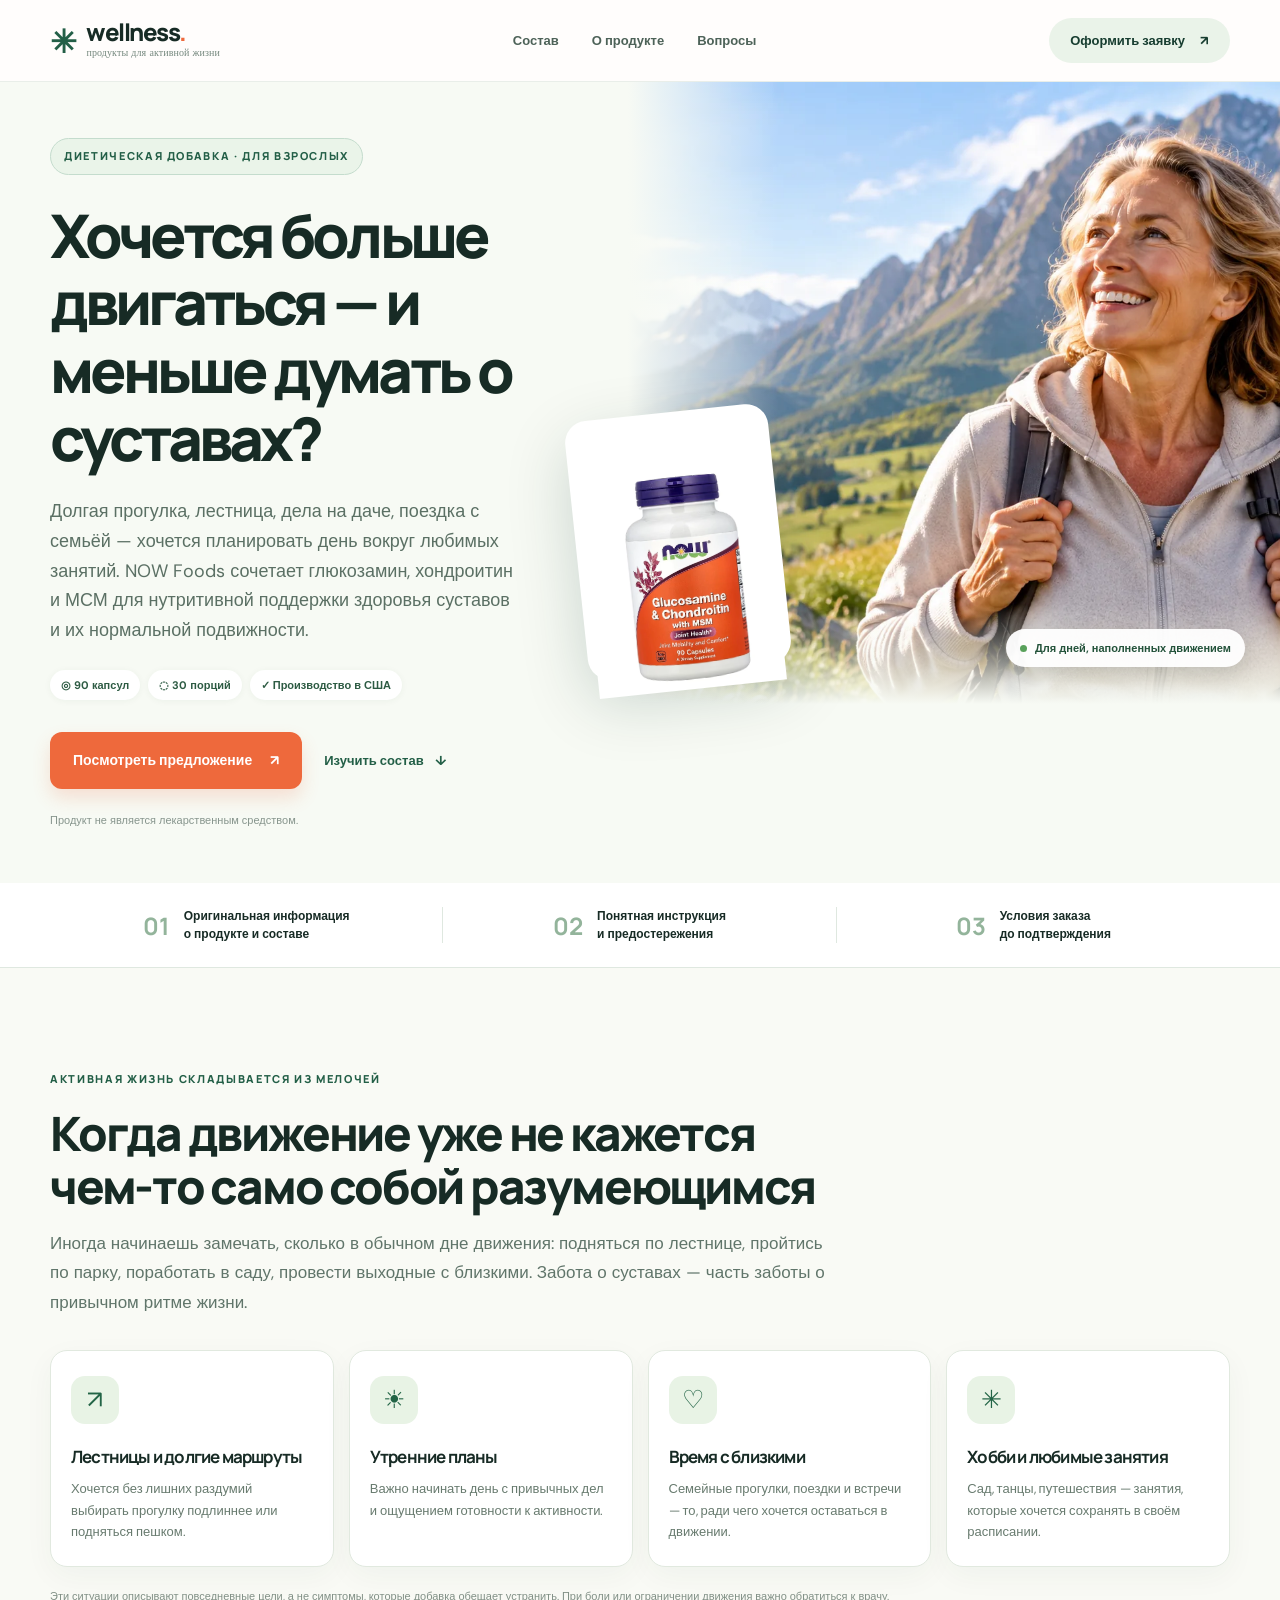
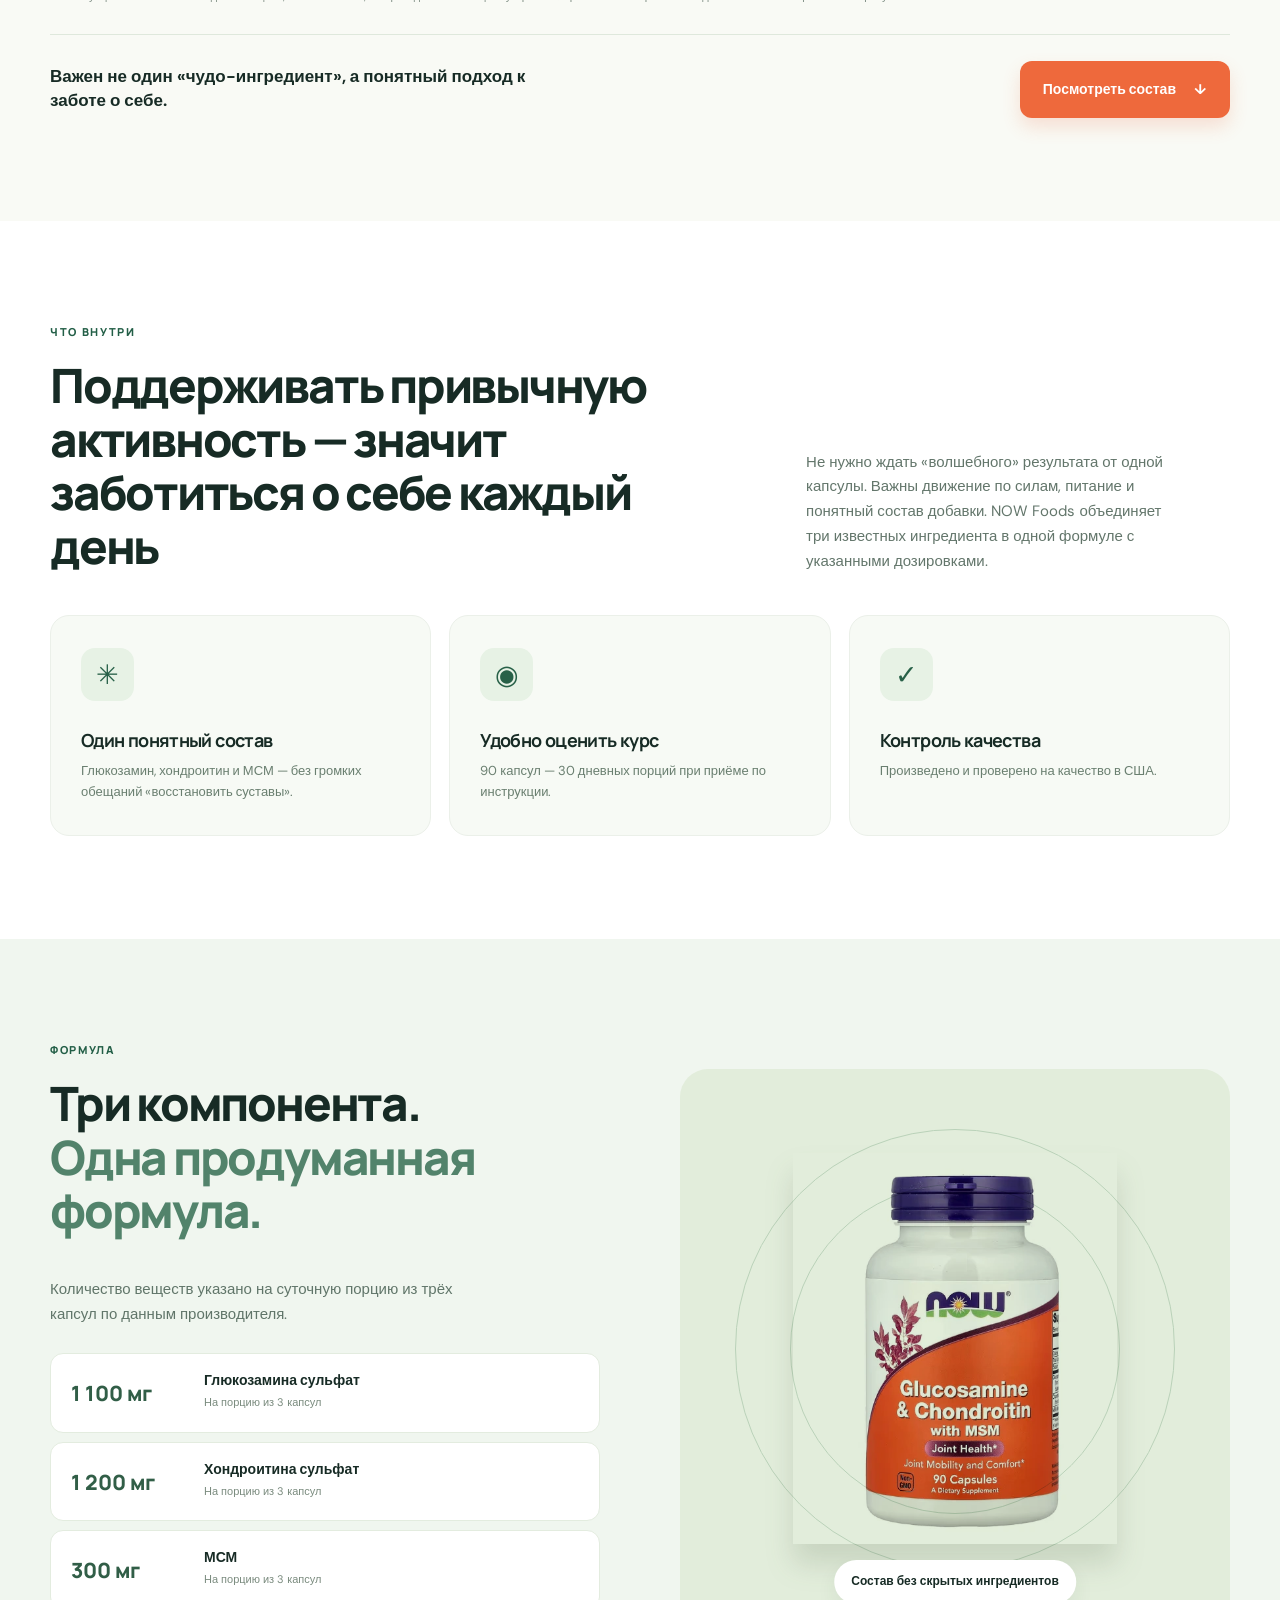
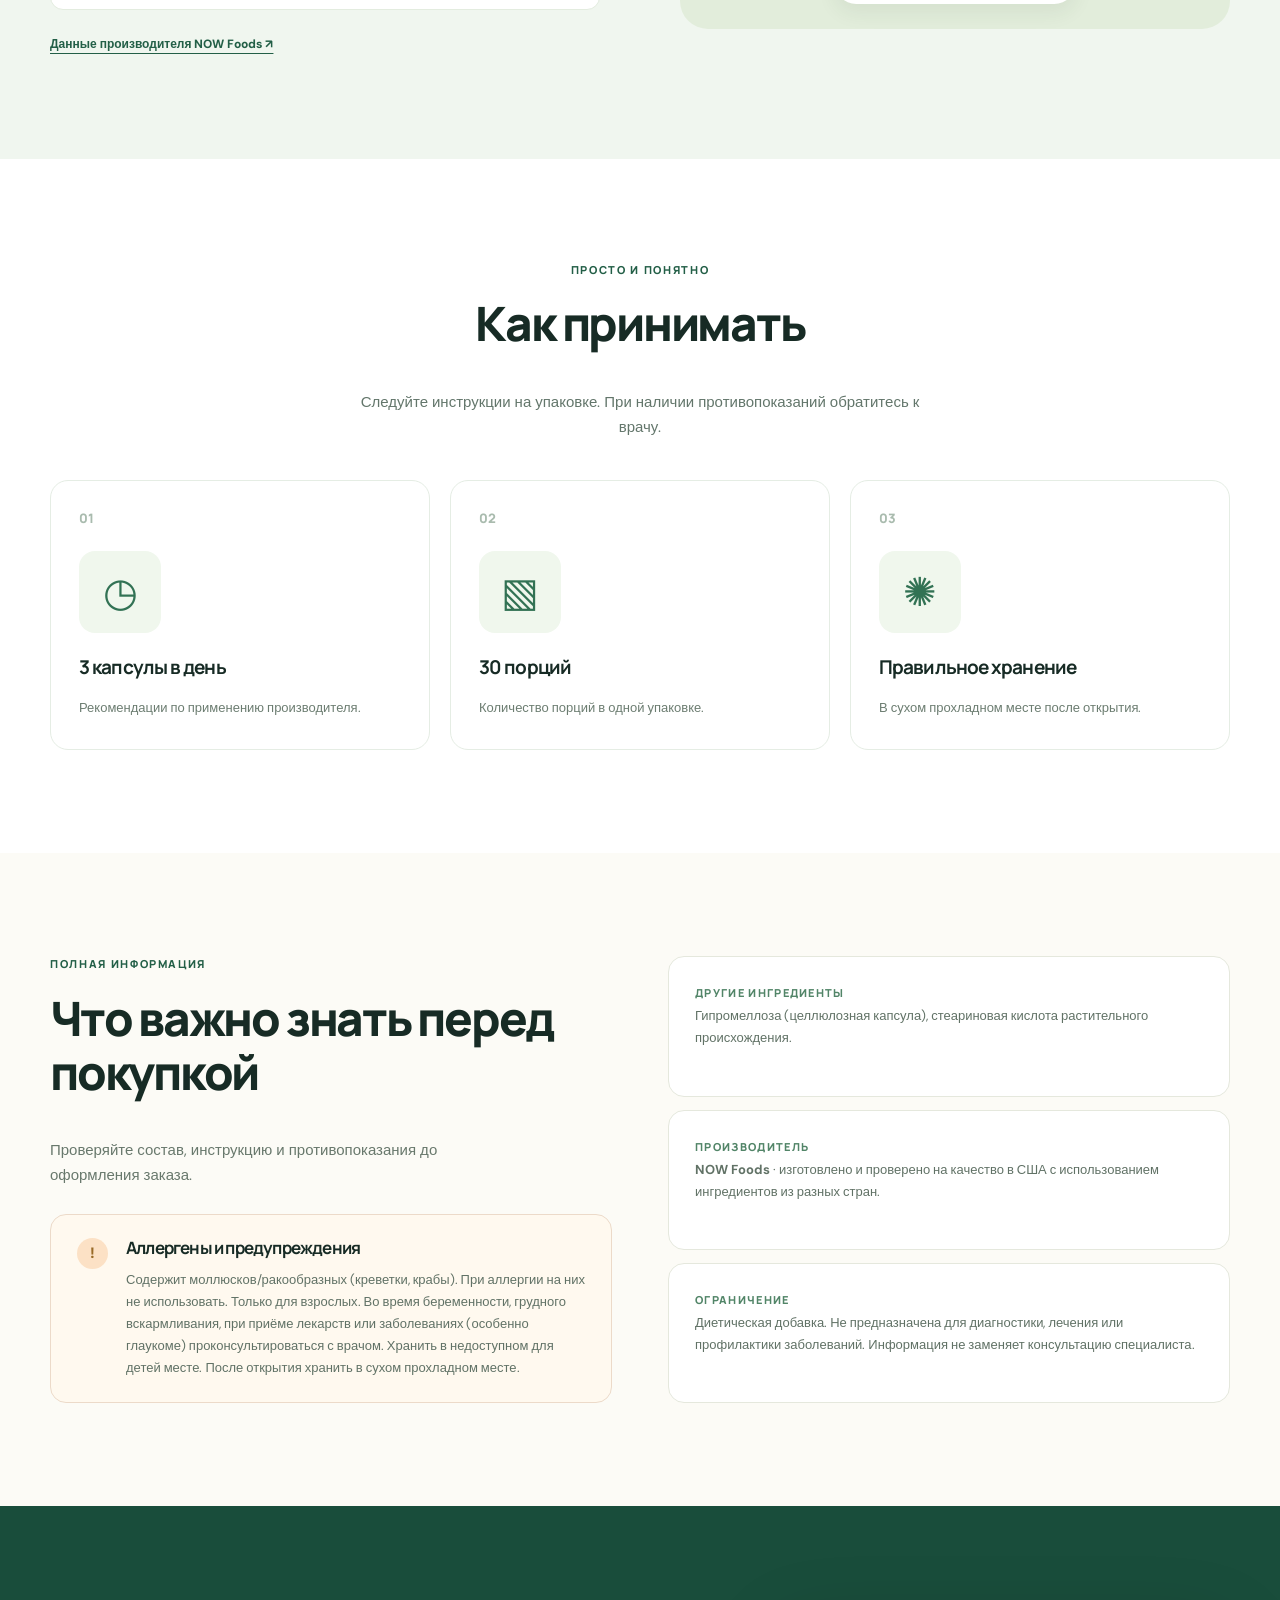
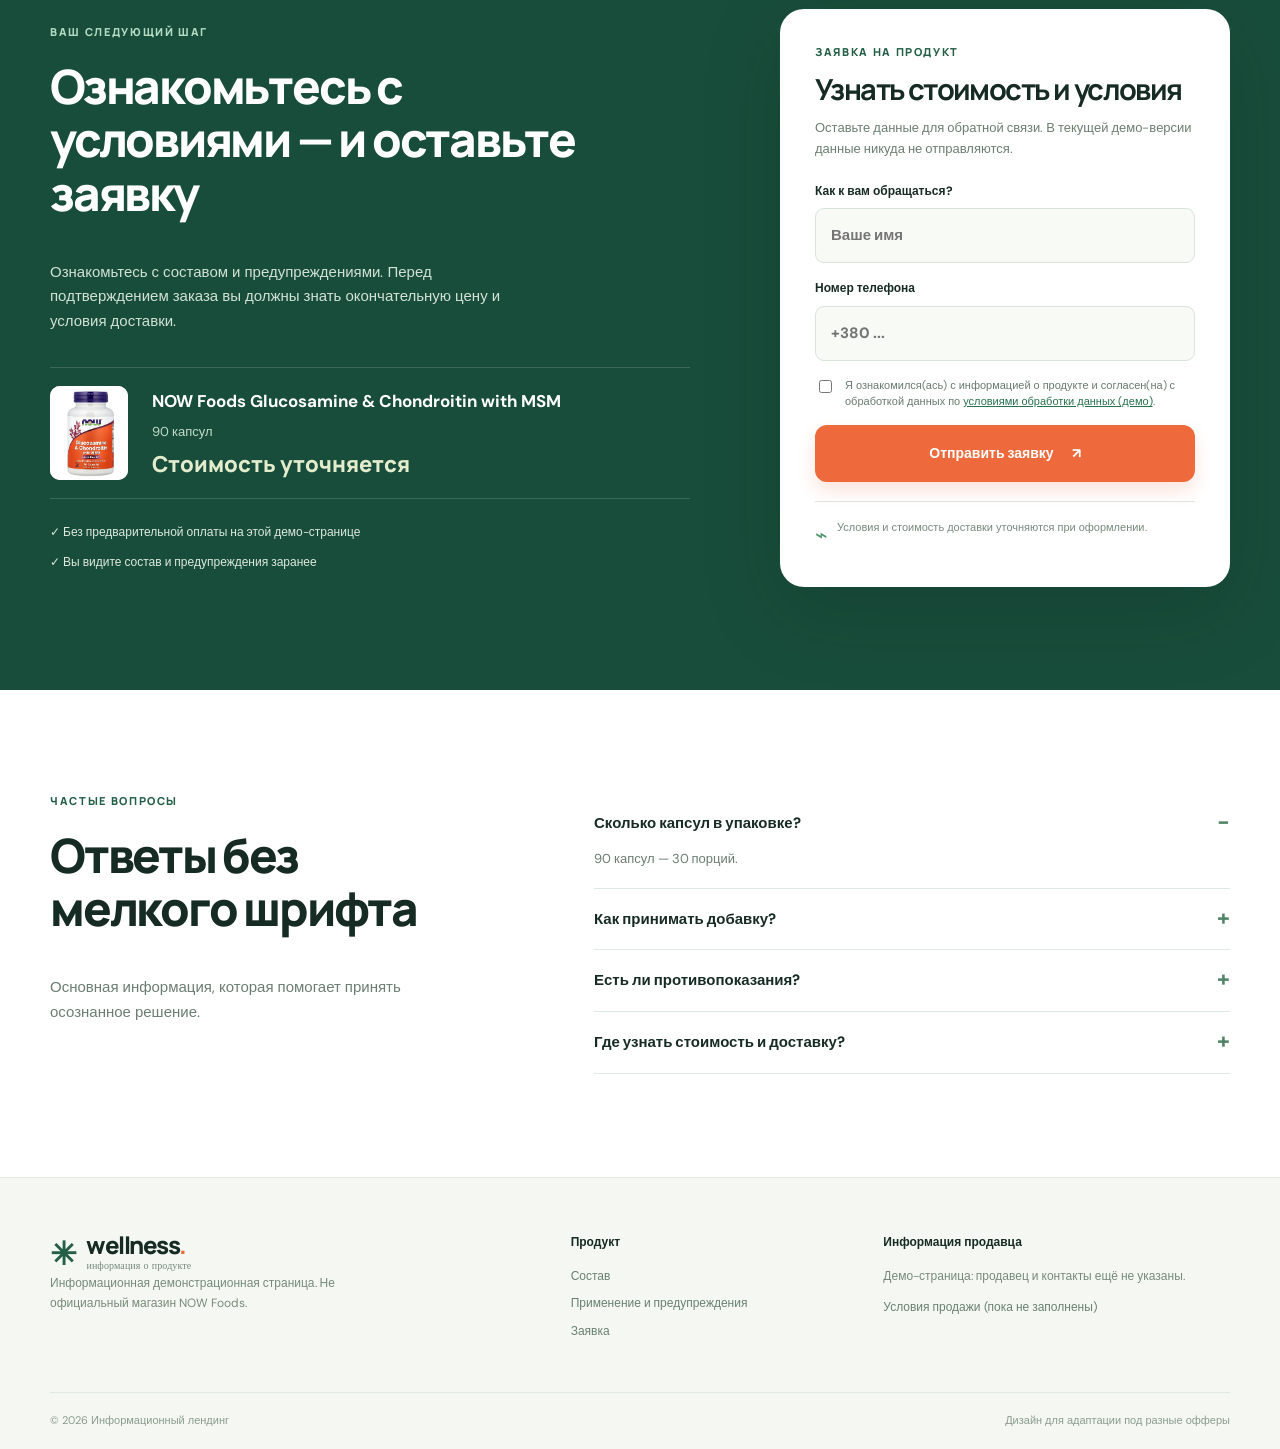
==== commit 2290f96c: "Strengthen customer-motivation messaging and add configurable everyday activity section" ====
--- a/index.html
+++ b/index.html
@@ -1,11 +1,11 @@
 <!doctype html><html lang="ru"><head><meta charset="utf-8"><meta name="viewport" content="width=device-width,initial-scale=1"><meta name="theme-color" content="#f5f8f5"><meta name="description" content="NOW Foods Glucosamine & Chondroitin with MSM — состав, инструкция и информация об оформлении заказа."><title>NOW Foods — поддержка суставов</title><link rel="preload" href="assets/lifestyle.webp" as="image"><link rel="stylesheet" href="styles.css"><script src="config.js" defer></script><script src="app.js" defer></script></head><body>
 <header class="site-header"><div class="shell header-inner"><a class="logo" href="#top" aria-label="На главную"><span class="logo-mark">✳</span><span>wellness<span class="logo-accent">.</span><small>продукты для активной жизни</small></span></a><nav aria-label="Меню"><a href="#formula">Состав</a><a href="#details">О продукте</a><a href="#faq">Вопросы</a></nav><a class="header-cta" href="#order">Оформить заявку <span>↗</span></a><button class="mobile-menu" type="button" aria-label="Открыть меню" aria-expanded="false">☰</button></div></header>
-<main id="top"><section class="hero"><div class="shell hero-grid"><div class="hero-copy"><div class="eyebrow" id="eyebrow">ДИЕТИЧЕСКАЯ ДОБАВКА · ДЛЯ ВЗРОСЛЫХ</div><h1 id="headline">Поддержка суставов — часть активного образа жизни</h1><p class="lead" id="description"></p><div class="hero-chips"><span>◎ <span id="chip-units"></span></span><span>◌ <span id="chip-servings"></span></span><span>✓ Производство в США</span></div><div class="hero-actions"><a class="button primary" href="#order" data-track="cta_click">Узнать условия заказа <span>↗</span></a><a class="text-link" href="#formula">Изучить состав <span>↓</span></a></div><p class="small-muted">Продукт не является лекарственным средством.</p></div><div class="hero-art"><img id="lifestyleImage" class="lifestyle" src="assets/lifestyle.webp" alt="Женщина на прогулке в горах"><div class="photo-fade"></div><div class="bottle-card"><img id="heroProduct" src="assets/product.webp" alt="Упаковка диетической добавки NOW Foods" width="260" height="314"></div><div class="image-caption"><span class="dot"></span> Больше движения. Больше моментов.</div></div></div></section>
+<main id="top"><section class="hero"><div class="shell hero-grid"><div class="hero-copy"><div class="eyebrow" id="eyebrow">ДИЕТИЧЕСКАЯ ДОБАВКА · ДЛЯ ВЗРОСЛЫХ</div><h1 id="headline">Хочется больше двигаться — и меньше думать о суставах?</h1><p class="lead" id="description"></p><div class="hero-chips"><span>◎ <span id="chip-units"></span></span><span>◌ <span id="chip-servings"></span></span><span>✓ Производство в США</span></div><div class="hero-actions"><a class="button primary" href="#order" data-track="cta_click">Посмотреть предложение <span>↗</span></a><a class="text-link" href="#formula">Изучить состав <span>↓</span></a></div><p class="small-muted">Продукт не является лекарственным средством.</p></div><div class="hero-art"><img id="lifestyleImage" class="lifestyle" src="assets/lifestyle.webp" alt="Женщина на прогулке в горах"><div class="photo-fade"></div><div class="bottle-card"><img id="heroProduct" src="assets/product.webp" alt="Упаковка диетической добавки NOW Foods" width="260" height="314"></div><div class="image-caption"><span class="dot"></span> Для дней, наполненных движением</div></div></div></section>
 <section class="trust-strip"><div class="shell trust-grid"><div><b>01</b><span>Оригинальная информация<br>о продукте и составе</span></div><div><b>02</b><span>Понятная инструкция<br>и предостережения</span></div><div><b>03</b><span>Условия заказа<br>до подтверждения</span></div></div></section>
-<section class="section intro"><div class="shell"><div class="intro-top"><div><div class="overline">О ПРОДУКТЕ</div><h2>Забота о движении начинается с понимания состава</h2></div><p>Рацион и активный образ жизни важны для здоровья суставов. Формула сочетает три нутриента, используемых в диетических добавках для поддержки суставов.</p></div><div class="highlight-grid" id="highlights"></div></div></section>
+<section class="section pain-section" id="life"><div class="shell"><div class="pain-heading"><div class="overline">АКТИВНАЯ ЖИЗНЬ СКЛАДЫВАЕТСЯ ИЗ МЕЛОЧЕЙ</div><h2 id="painTitle"></h2><p id="painIntro"></p></div><div class="pain-grid" id="painGrid"></div><p class="pain-footnote" id="painFootnote"></p><div class="pain-bottom"><strong>Важен не один «чудо-ингредиент», а понятный подход к заботе о себе.</strong><a class="button primary" href="#formula" data-track="cta_click">Посмотреть состав <span>↓</span></a></div></div></section><section class="section intro"><div class="shell"><div class="intro-top"><div><div class="overline">ЧТО ВНУТРИ</div><h2 id="introTitle"></h2></div><p id="introCopy"></p></div><div class="highlight-grid" id="highlights"></div></div></section>
 <section class="section formula" id="formula"><div class="shell formula-grid"><div><div class="overline">ФОРМУЛА</div><h2>Три компонента.<br><em>Одна продуманная формула.</em></h2><p class="section-copy">Количество веществ указано на суточную порцию из трёх капсул по данным производителя.</p><div class="fact-stack" id="factStack"></div><a class="inline-link" href="https://www.nowfoods.com/products/supplements/glucosamine-chondroitin-msm-capsules" target="_blank" rel="noopener noreferrer">Данные производителя NOW Foods ↗</a></div><div class="formula-product"><span class="circle-one"></span><span class="circle-two"></span><img id="formulaProduct" src="assets/product.webp" alt="Флакон NOW Foods" loading="lazy"><div class="caption-pill">Состав без скрытых ингредиентов</div></div></div></section>
 <section class="section how" id="details"><div class="shell"><div class="center-heading"><div class="overline">ПРОСТО И ПОНЯТНО</div><h2>Как принимать</h2><p>Следуйте инструкции на упаковке. При наличии противопоказаний обратитесь к врачу.</p></div><div class="steps"><div><span class="step-number">01</span><span class="step-icon">◷</span><h3 id="dailyUse">3 капсулы в день</h3><p>Рекомендации по применению производителя.</p></div><div><span class="step-number">02</span><span class="step-icon">▧</span><h3 id="servings">30 порций</h3><p>Количество порций в одной упаковке.</p></div><div><span class="step-number">03</span><span class="step-icon">✺</span><h3>Правильное хранение</h3><p>В сухом прохладном месте после открытия.</p></div></div></div></section>
 <section class="section detail-section"><div class="shell detail-grid"><div><div class="overline">ПОЛНАЯ ИНФОРМАЦИЯ</div><h2>Что важно знать перед покупкой</h2><p>Проверяйте состав, инструкцию и противопоказания до оформления заказа.</p><div class="info-card warning"><div class="info-icon">!</div><div><h3>Аллергены и предупреждения</h3><p id="warning"></p></div></div></div><div class="info-right"><div class="info-card"><span class="info-label">ДРУГИЕ ИНГРЕДИЕНТЫ</span><p id="otherIngredients"></p></div><div class="info-card"><span class="info-label">ПРОИЗВОДИТЕЛЬ</span><p><strong id="manufacturer"></strong> · изготовлено и проверено на качество в США с использованием ингредиентов из разных стран.</p></div><div class="info-card"><span class="info-label">ОГРАНИЧЕНИЕ</span><p id="disclaimer"></p></div></div></div></section>
-<section class="section order-section" id="order"><div class="shell order-grid"><div class="order-left"><div class="overline">ВАШ СЛЕДУЮЩИЙ ШАГ</div><h2>Ознакомьтесь с условиями — и оставьте заявку</h2><p>В заявке нет скрытой подписки. Перед подтверждением должны быть сообщены итоговая цена, доставка и способ оплаты.</p><div class="order-product"><img id="orderProduct" src="assets/product.webp" alt="NOW Foods" loading="lazy"><div><strong id="orderName"></strong><span id="orderUnits"></span><div class="order-price" id="orderPrice">Стоимость уточняется</div></div></div><div class="order-notes"><span>✓ Без предварительной оплаты на этой демо-странице</span><span>✓ Вы видите состав и предупреждения заранее</span></div></div><div class="form-card"><div class="form-overline">ЗАЯВКА НА ПРОДУКТ</div><h3>Узнать стоимость и условия</h3><p>Оставьте данные для обратной связи. В текущей демо-версии данные никуда не отправляются.</p><form id="leadForm" novalidate><label>Как к вам обращаться?<input name="name" autocomplete="name" placeholder="Ваше имя" required minlength="2"></label><label>Номер телефона<input name="phone" type="tel" autocomplete="tel" placeholder="+380 ..." required minlength="7"></label><label class="checkline"><input name="consent" type="checkbox" required><span>Я ознакомился(ась) с информацией о продукте и согласен(на) с обработкой данных по <a id="privacyLink" href="#privacy">политике конфиденциальности</a>.</span></label><button class="button primary form-submit" type="submit">Отправить заявку <span>↗</span></button><p id="formMessage" class="form-message" role="status" aria-live="polite"></p></form><div class="form-footer"><span>⌁</span><span id="deliveryText">Условия доставки уточняются.</span></div></div></div></section>
+<section class="section order-section" id="order"><div class="shell order-grid"><div class="order-left"><div class="overline">ВАШ СЛЕДУЮЩИЙ ШАГ</div><h2>Ознакомьтесь с условиями — и оставьте заявку</h2><p id="formIntro"></p><div class="order-product"><img id="orderProduct" src="assets/product.webp" alt="NOW Foods" loading="lazy"><div><strong id="orderName"></strong><span id="orderUnits"></span><div class="order-price" id="orderPrice">Стоимость уточняется</div></div></div><div class="order-notes"><span>✓ Без предварительной оплаты на этой демо-странице</span><span>✓ Вы видите состав и предупреждения заранее</span></div></div><div class="form-card"><div class="form-overline">ЗАЯВКА НА ПРОДУКТ</div><h3>Узнать стоимость и условия</h3><p>Оставьте данные для обратной связи. В текущей демо-версии данные никуда не отправляются.</p><form id="leadForm" novalidate><label>Как к вам обращаться?<input name="name" autocomplete="name" placeholder="Ваше имя" required minlength="2"></label><label>Номер телефона<input name="phone" type="tel" autocomplete="tel" placeholder="+380 ..." required minlength="7"></label><label class="checkline"><input name="consent" type="checkbox" required><span>Я ознакомился(ась) с информацией о продукте и согласен(на) с обработкой данных по <a id="privacyLink" href="#privacy">политике конфиденциальности</a>.</span></label><button class="button primary form-submit" type="submit">Отправить заявку <span>↗</span></button><p id="formMessage" class="form-message" role="status" aria-live="polite"></p></form><div class="form-footer"><span>⌁</span><span id="deliveryText">Условия доставки уточняются.</span></div></div></div></section>
 <section class="section faq-section" id="faq"><div class="shell faq-grid"><div><div class="overline">ЧАСТЫЕ ВОПРОСЫ</div><h2>Ответы без мелкого шрифта</h2><p>Основная информация, которая помогает принять осознанное решение.</p></div><div class="faq-list"><details open><summary>Сколько капсул в упаковке?</summary><p id="faqUnits">90 капсул — 30 порций.</p></details><details><summary>Как принимать добавку?</summary><p id="faqUse">По 3 капсулы ежедневно в соответствии с рекомендацией производителя.</p></details><details><summary>Есть ли противопоказания?</summary><p>Да. Добавка содержит ингредиенты из ракообразных; при соответствующей аллергии её нельзя использовать. Остальные ограничения перечислены выше.</p></details><details><summary>Где узнать стоимость и доставку?</summary><p id="faqDelivery">Условия и стоимость доставки уточняются при оформлении заявки.</p></details></div></div></section>
 </main><footer id="privacy"><div class="shell footer-grid"><div><a class="logo" href="#top"><span class="logo-mark">✳</span><span>wellness<span class="logo-accent">.</span><small>информация о продукте</small></span></a><p>Информационная демонстрационная страница. Не официальный магазин NOW Foods.</p></div><div><strong>Продукт</strong><a href="#formula">Состав</a><a href="#details">Применение и предупреждения</a><a href="#order">Заявка</a></div><div><strong>Информация продавца</strong><p id="sellerInfo">Для запуска необходимо указать настоящего продавца, контакты и юридические документы.</p><a id="termsLink" href="#privacy">Условия продажи (пока не заполнены)</a></div></div><div class="shell footer-bottom"><span>© <span id="year"></span> Информационный лендинг</span><span>Дизайн для адаптации под разные офферы</span></div></footer><div class="mobile-sticky"><span id="stickyPrice">Узнать условия</span><a href="#order" data-track="cta_click">Оставить заявку ↗</a></div></body></html>
--- a/styles.css
+++ b/styles.css
@@ -4,3 +4,6 @@
 @media(max-width:700px){.site-header{height:66px}.shell{width:calc(100% - 36px)}nav{display:none;position:absolute;top:66px;left:0;right:0;background:white;padding:20px;box-shadow:0 8px 14px #0001}nav.open{display:grid;gap:18px}.header-cta{margin-left:auto;padding:10px 13px;font-size:11px}.header-cta span{display:none}.mobile-menu{display:block;border:0;background:none;font-size:24px;color:var(--green)}.logo{font-size:21px}.logo small{font-size:8px}.hero-grid{display:flex;flex-direction:column-reverse;min-height:0}.hero-art{width:calc(100% + 36px);height:380px;margin:0 -18px;align-self:auto}.lifestyle{object-position:65% center}.photo-fade{background:linear-gradient(0deg,#f7faf4 0%,transparent 20%)}.bottle-card{left:8%;bottom:20px;width:150px;height:183px;transform:rotate(-5deg)}.image-caption{right:15px;bottom:18px}.hero-copy{padding:12px 0 47px;width:100%}.eyebrow{margin-bottom:17px;font-size:9px}h1{font-size:clamp(36px,8.5vw,54px)}.hero-copy h1{font-size:clamp(35px,8.4vw,52px);max-width:600px;margin-bottom:14px}.lead{font-size:15px}.hero-chips{margin:20px 0 24px}.hero-actions{gap:18px;flex-wrap:wrap}.small-muted{margin-top:16px}.trust-grid{padding:21px 0;gap:10px}.trust-grid b{font-size:18px}.trust-grid span{font-size:10px}.trust-grid>div{gap:7px}.section{padding:66px 0}.intro-top{grid-template-columns:1fr;gap:16px;margin-bottom:26px}.intro-top p{max-width:600px}.highlight-grid{gap:10px}.highlight{padding:20px 16px;min-height:190px}.highlight .symbol{width:45px;height:45px;margin-bottom:20px}.highlight h3{font-size:15px}.highlight p{font-size:11px}.formula-grid,.detail-grid,.order-grid,.faq-grid{grid-template-columns:1fr;gap:35px}.formula-product{min-height:400px;max-width:540px;width:100%;margin:auto}.formula-product img{max-height:330px;width:50%}.steps{gap:9px}.steps>div{padding:18px 14px}.step-icon{width:60px;height:60px;font-size:32px;margin:15px 0}.steps h3{font-size:15px}.steps p{font-size:11px}.order-grid{gap:25px}.form-card{max-width:530px;width:100%;margin:auto}.faq-grid{gap:12px}.footer-grid{gap:22px;grid-template-columns:1fr 1fr}.footer-grid>div:first-child{grid-column:1/-1}.mobile-sticky{display:flex;align-items:center;justify-content:space-between;position:fixed;z-index:18;bottom:0;left:0;right:0;background:#fff;box-shadow:0 -4px 20px #1f452a1c;padding:10px 18px max(10px,env(safe-area-inset-bottom));gap:13px;font-size:12px;font-weight:800}.mobile-sticky a{background:var(--orange);color:white;border-radius:10px;padding:12px 16px;text-decoration:none;font-size:12px}footer{padding-bottom:90px}}
 @media(max-width:420px){.shell{width:calc(100% - 30px)}.header-cta{font-size:10px;padding:9px}.logo{font-size:19px}.logo-mark{font-size:26px}.hero-art{height:325px;width:calc(100% + 30px);margin:0 -15px}.bottle-card{width:121px;height:158px}.image-caption{font-size:9px;padding:7px 10px}.hero-copy h1{font-size:35px}.hero-actions .button{width:100%}.trust-grid span{font-size:8px}.trust-grid b{font-size:15px}.trust-grid>div{gap:4px}.highlight-grid{grid-template-columns:1fr;gap:11px}.highlight{min-height:0;padding:19px;display:grid;grid-template-columns:50px 1fr;column-gap:15px}.highlight .symbol{grid-row:span 2;margin:0}.highlight h3{margin:2px 0 4px}.highlight p{grid-column:2}.steps{grid-template-columns:1fr}.steps>div{display:grid;grid-template-columns:65px 1fr;gap:0 12px;align-items:center;padding:16px}.step-number{display:none}.step-icon{grid-row:span 2;margin:0}.steps h3{margin:0}.steps p{margin:5px 0}.formula-product{min-height:350px}.form-card{padding:25px 20px}.footer-grid{grid-template-columns:1fr}.footer-grid>div:first-child{grid-column:auto}.footer-bottom{display:grid;gap:5px}}
 @media(prefers-reduced-motion:reduce){html{scroll-behavior:auto}.button{transition:none}}
+
+/* Adaptable customer-motivation section: text and cards come from config.js */
+.pain-section{background:#f9faf5}.pain-heading{max-width:780px;margin-bottom:32px}.pain-heading h2{max-width:800px;margin:11px 0 15px}.pain-heading p{font-size:17px;line-height:1.75;color:#60756a;max-width:780px}.pain-grid{display:grid;grid-template-columns:repeat(4,minmax(0,1fr));gap:15px}.pain-card{padding:25px 20px 23px;background:white;border:1px solid #e1e9df;border-radius:17px;box-shadow:0 9px 30px #1d43280b}.pain-icon{display:grid;place-items:center;width:48px;height:48px;border-radius:14px;background:#e8f3e5;font-size:25px;color:#226446;margin-bottom:22px}.pain-card h3{font-size:17px;margin-bottom:11px;line-height:1.25}.pain-card p{font-size:13px;line-height:1.65;color:#687b6f;margin:0}.pain-footnote{font-size:11px;color:#819086;margin:20px 0 0;max-width:900px}.pain-bottom{display:flex;align-items:center;justify-content:space-between;gap:24px;margin-top:29px;border-top:1px solid #dfe8dc;padding-top:26px}.pain-bottom strong{font-size:17px;max-width:520px;line-height:1.4}.pain-bottom .button{white-space:nowrap}@media(max-width:980px){.pain-grid{grid-template-columns:repeat(2,1fr)}}@media(max-width:700px){.pain-heading h2{font-size:31px}.pain-heading p{font-size:14px}.pain-bottom{align-items:flex-start;flex-direction:column}.pain-grid{gap:10px}.pain-card{padding:20px 16px}.pain-card h3{font-size:15px}.pain-card p{font-size:12px}}@media(max-width:420px){.pain-grid{grid-template-columns:1fr}.pain-card{display:grid;grid-template-columns:50px 1fr;column-gap:14px;padding:17px}.pain-icon{grid-row:span 2;margin-bottom:0}.pain-card h3{margin:0 0 5px}.pain-card p{grid-column:2}.pain-bottom .button{width:100%}}
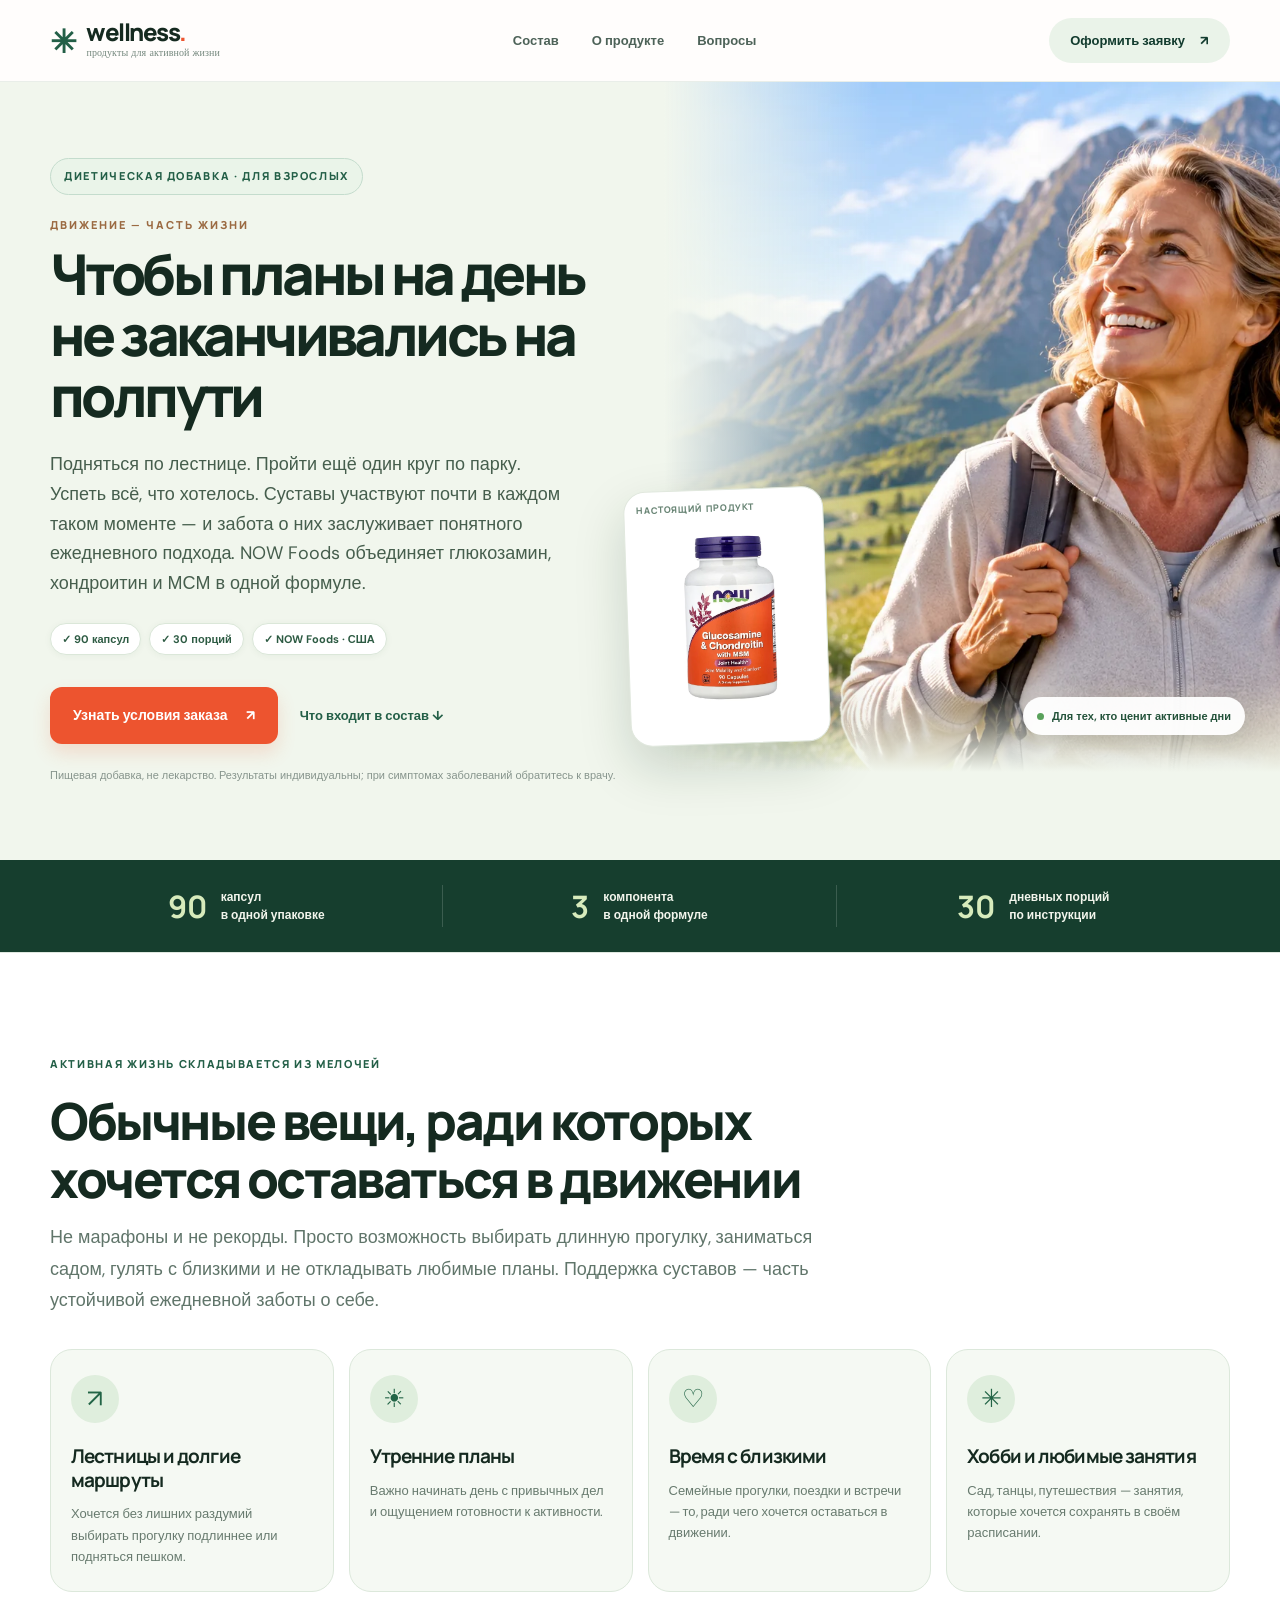
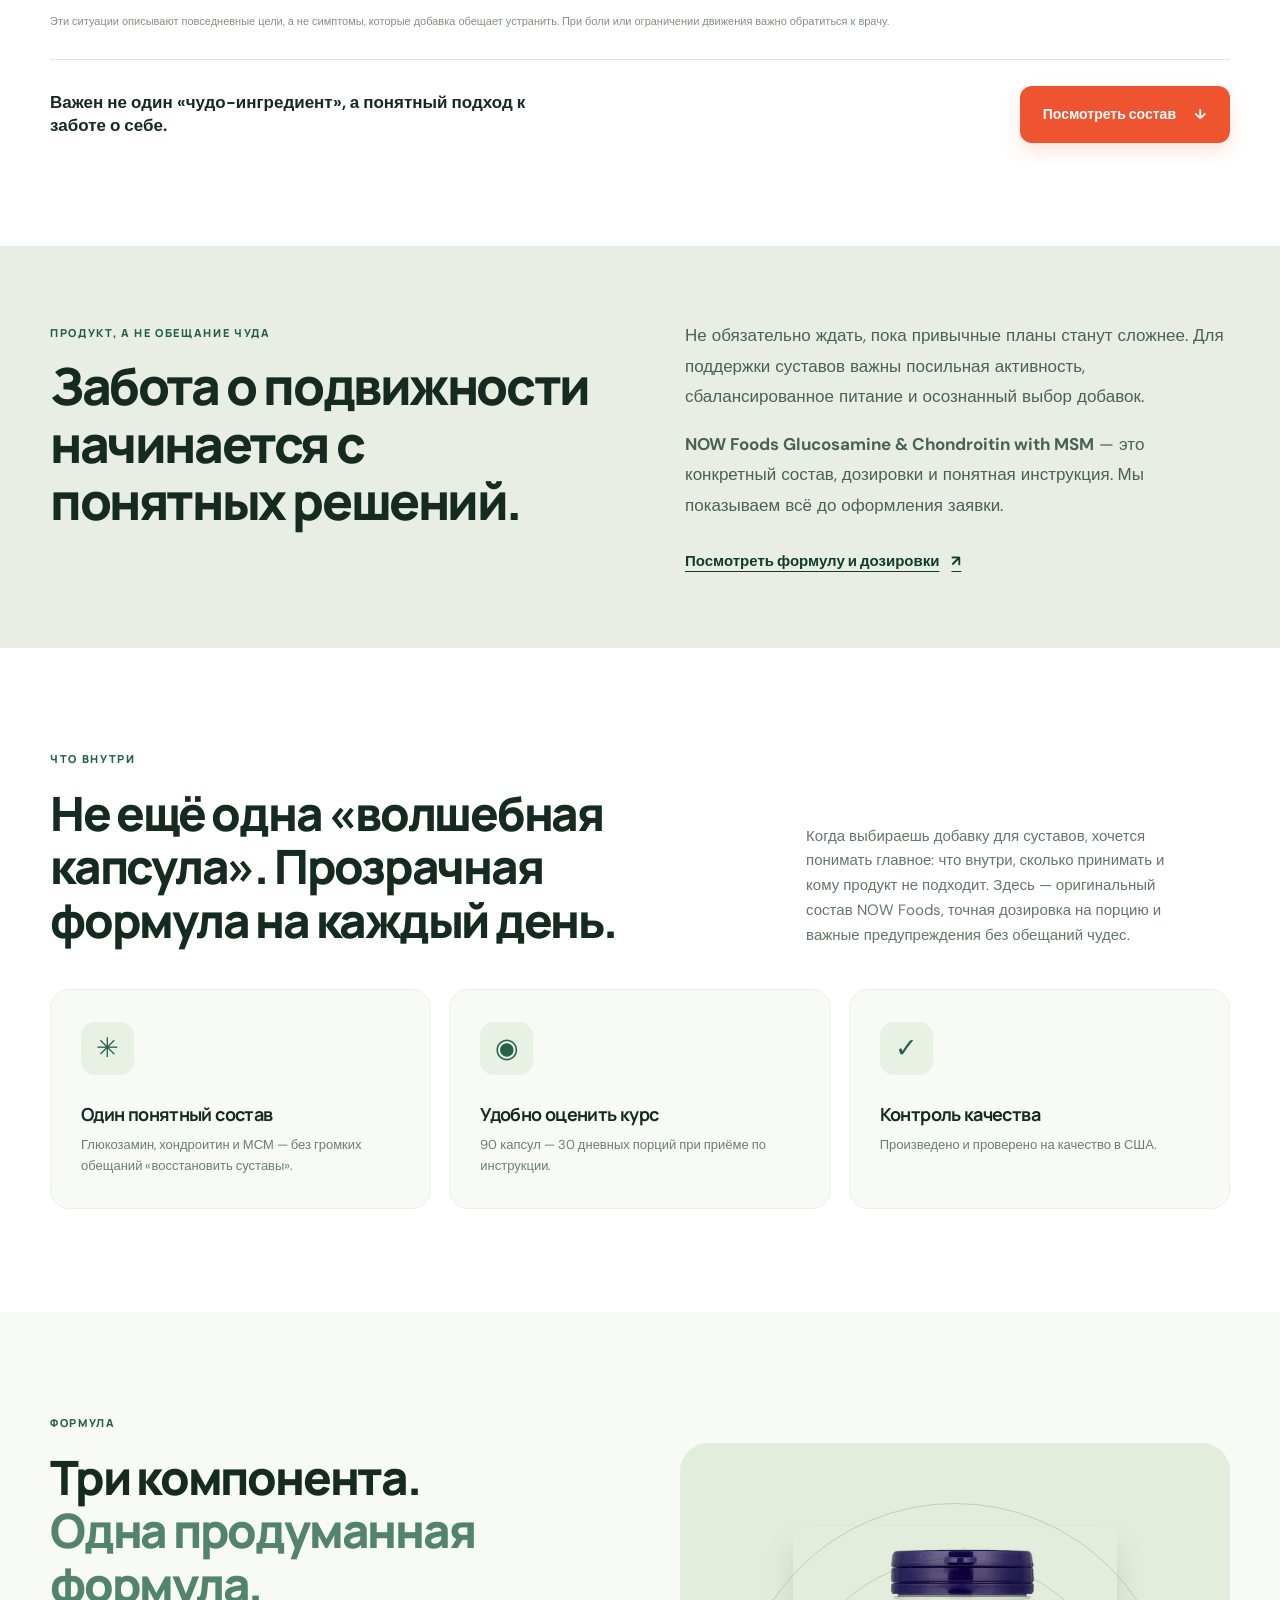
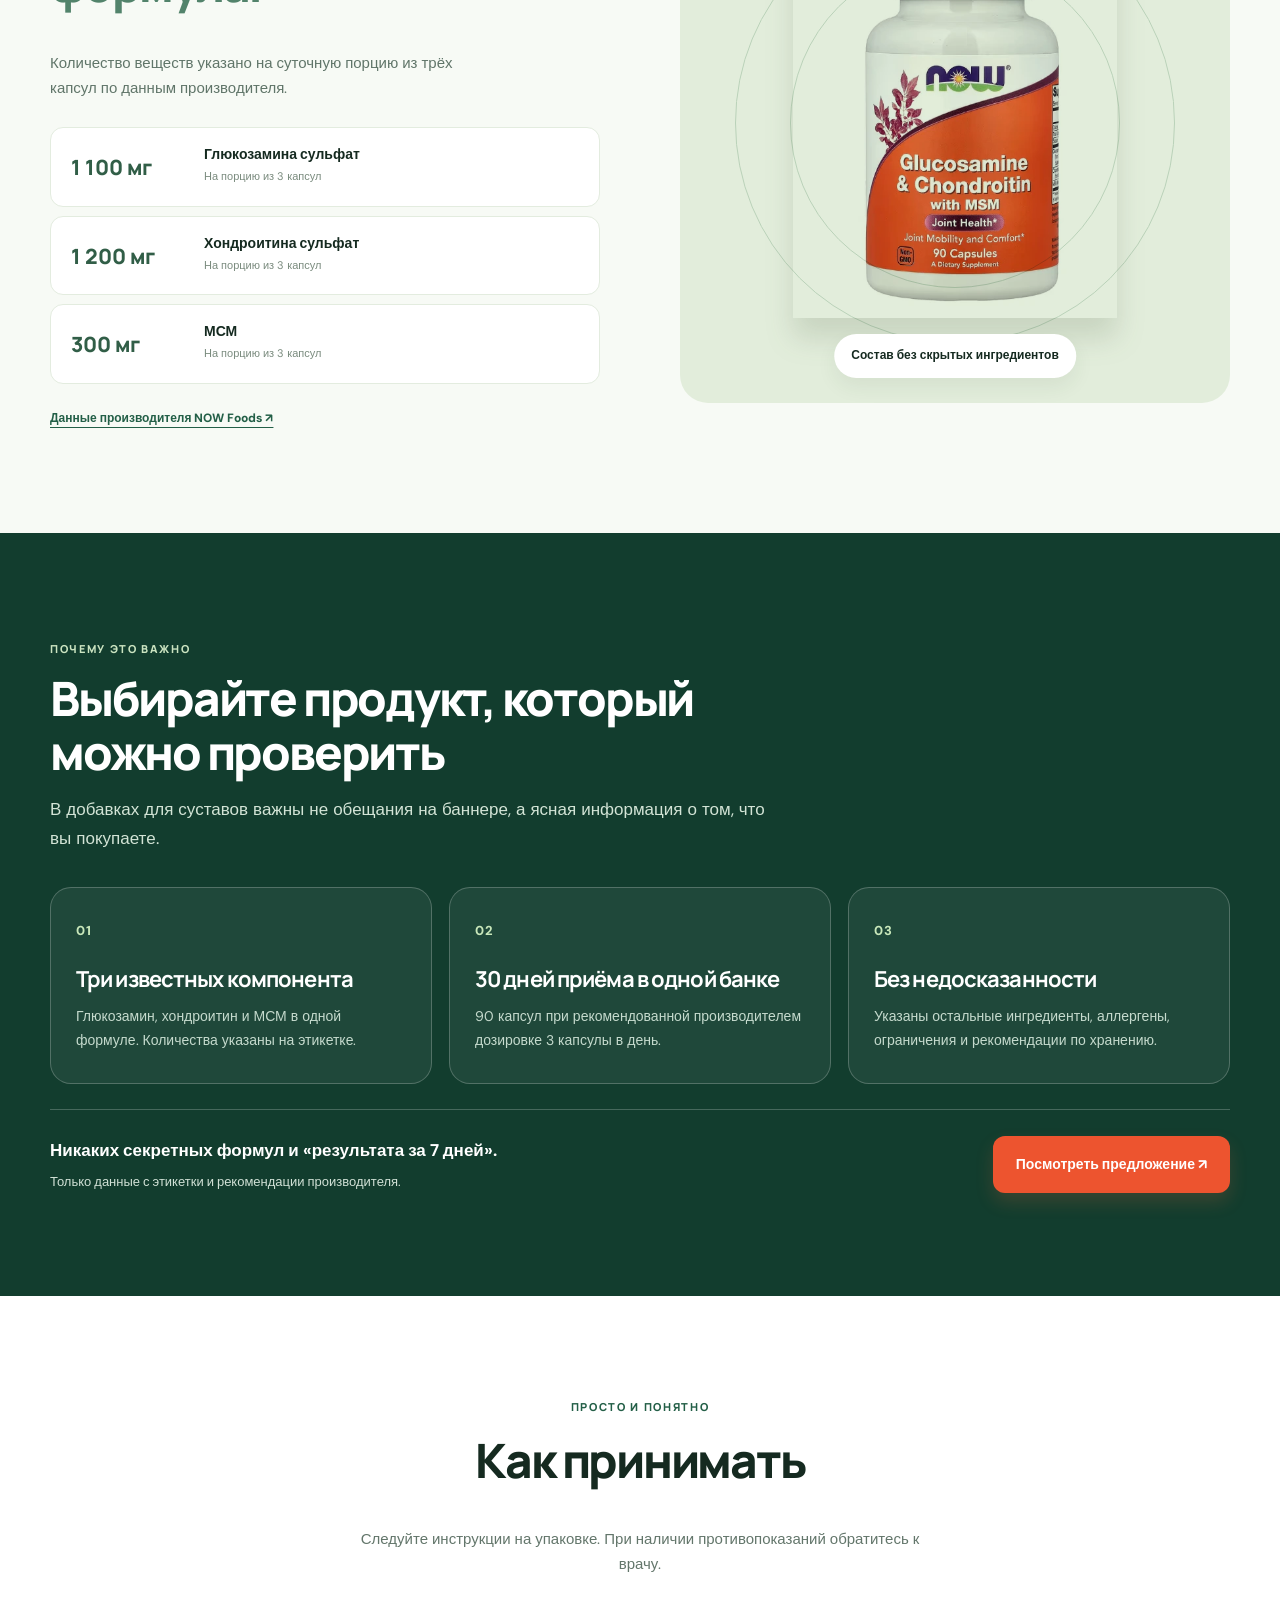
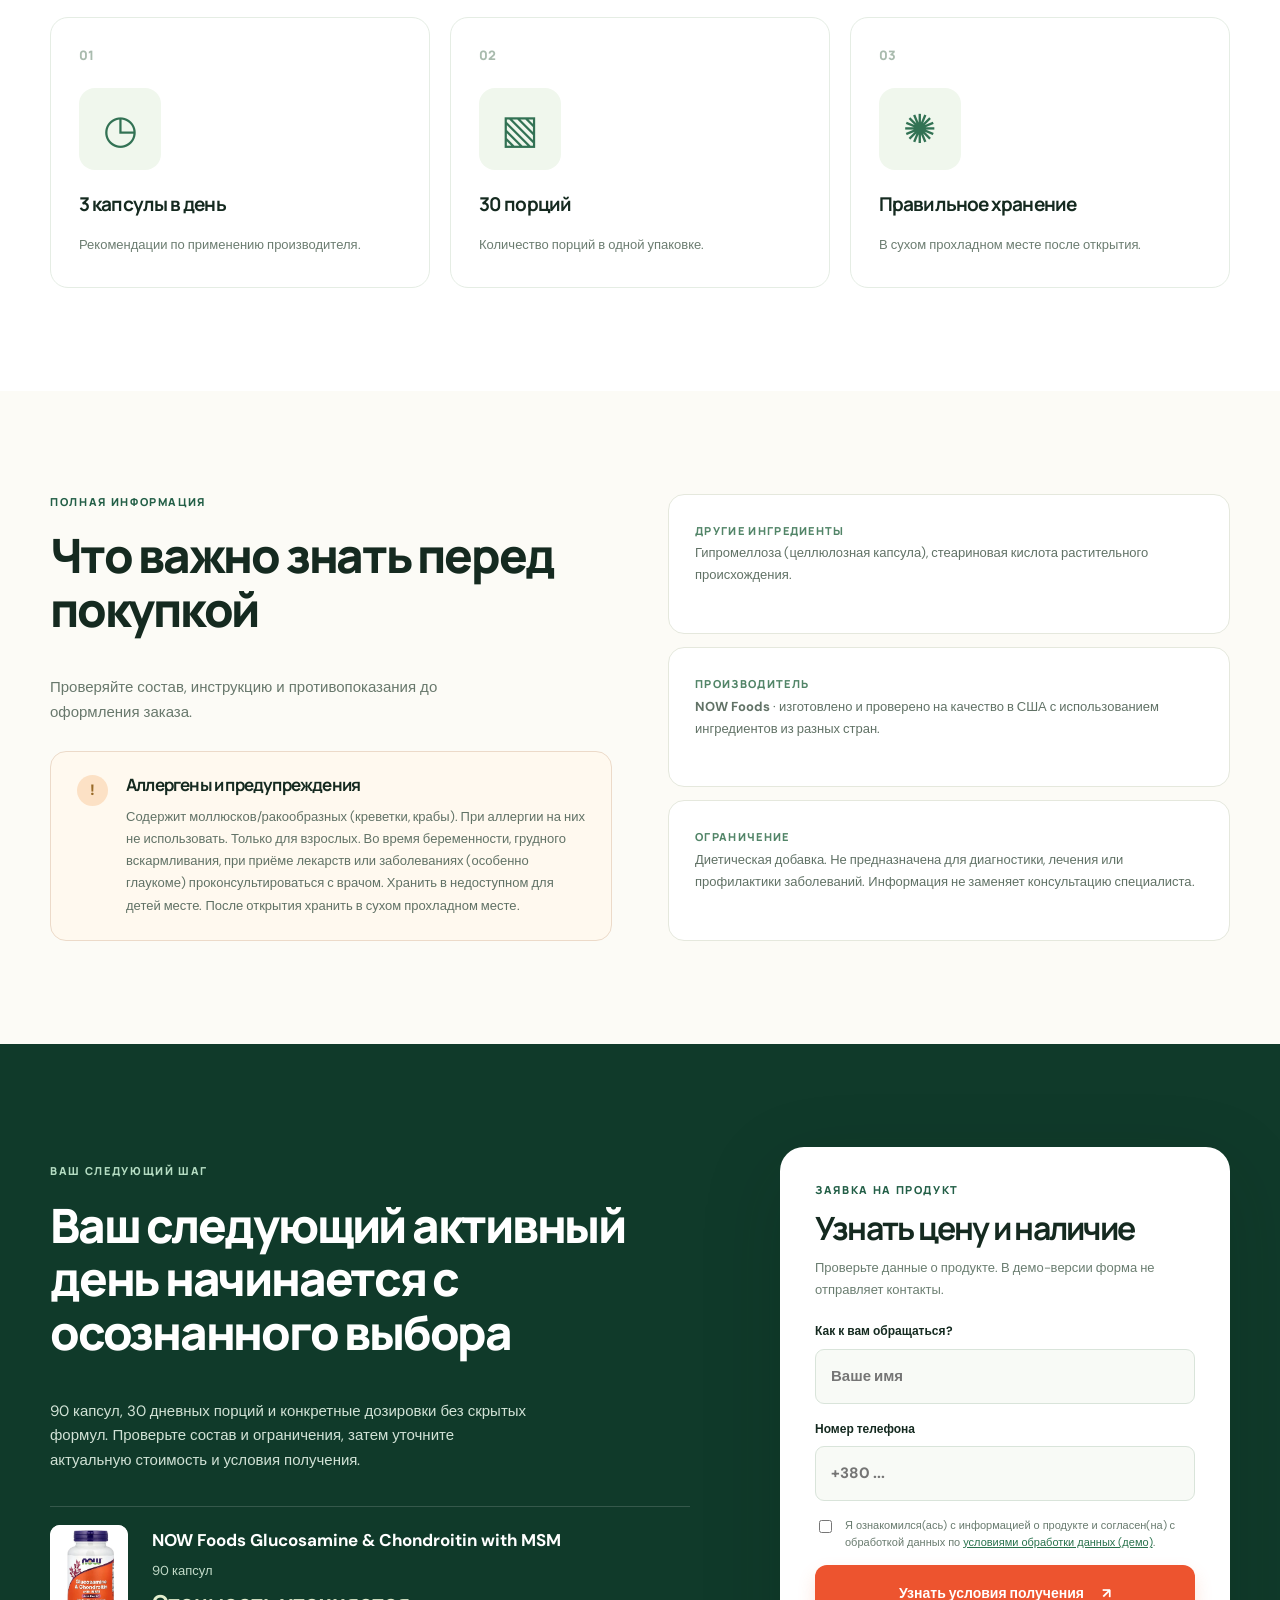
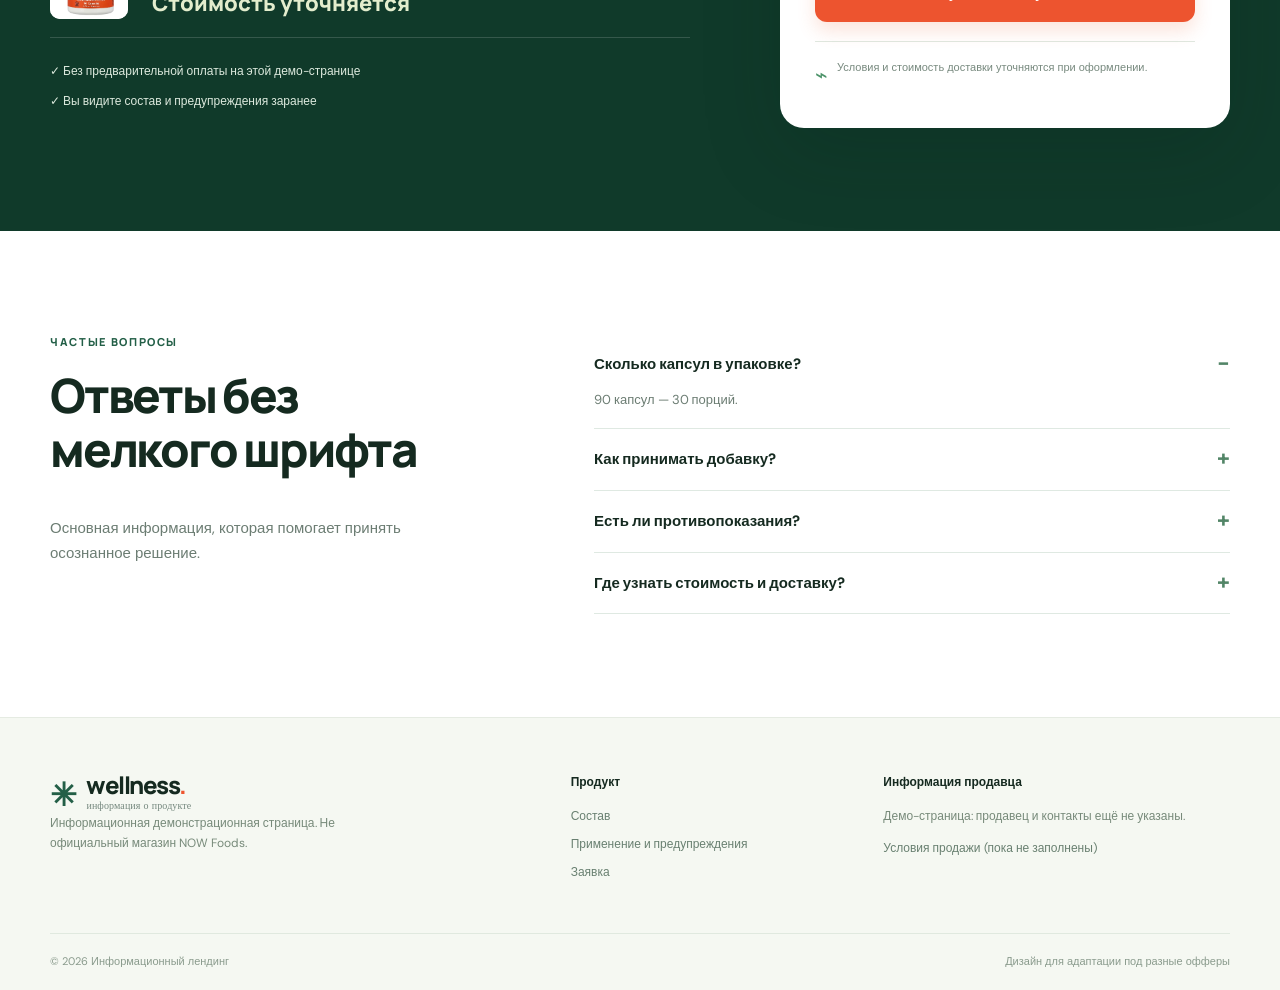
==== commit 7226f7f9: "Redesign Nutra landing with stronger customer motivations, decision journey and flexible offer conte" ====
--- a/index.html
+++ b/index.html
@@ -1,11 +1,13 @@
-<!doctype html><html lang="ru"><head><meta charset="utf-8"><meta name="viewport" content="width=device-width,initial-scale=1"><meta name="theme-color" content="#f5f8f5"><meta name="description" content="NOW Foods Glucosamine & Chondroitin with MSM — состав, инструкция и информация об оформлении заказа."><title>NOW Foods — поддержка суставов</title><link rel="preload" href="assets/lifestyle.webp" as="image"><link rel="stylesheet" href="styles.css"><script src="config.js" defer></script><script src="app.js" defer></script></head><body>
+<!doctype html><html lang="ru"><head><meta charset="utf-8"><meta name="viewport" content="width=device-width,initial-scale=1"><meta name="theme-color" content="#f5f8f5"><meta name="description" content="NOW Foods Glucosamine & Chondroitin with MSM — состав, инструкция и информация об оформлении заказа."><title>NOW Foods — забота о подвижности</title><link rel="preload" href="assets/lifestyle.webp" as="image"><link rel="stylesheet" href="styles.css"><script src="config.js" defer></script><script src="app.js" defer></script></head><body>
 <header class="site-header"><div class="shell header-inner"><a class="logo" href="#top" aria-label="На главную"><span class="logo-mark">✳</span><span>wellness<span class="logo-accent">.</span><small>продукты для активной жизни</small></span></a><nav aria-label="Меню"><a href="#formula">Состав</a><a href="#details">О продукте</a><a href="#faq">Вопросы</a></nav><a class="header-cta" href="#order">Оформить заявку <span>↗</span></a><button class="mobile-menu" type="button" aria-label="Открыть меню" aria-expanded="false">☰</button></div></header>
-<main id="top"><section class="hero"><div class="shell hero-grid"><div class="hero-copy"><div class="eyebrow" id="eyebrow">ДИЕТИЧЕСКАЯ ДОБАВКА · ДЛЯ ВЗРОСЛЫХ</div><h1 id="headline">Хочется больше двигаться — и меньше думать о суставах?</h1><p class="lead" id="description"></p><div class="hero-chips"><span>◎ <span id="chip-units"></span></span><span>◌ <span id="chip-servings"></span></span><span>✓ Производство в США</span></div><div class="hero-actions"><a class="button primary" href="#order" data-track="cta_click">Посмотреть предложение <span>↗</span></a><a class="text-link" href="#formula">Изучить состав <span>↓</span></a></div><p class="small-muted">Продукт не является лекарственным средством.</p></div><div class="hero-art"><img id="lifestyleImage" class="lifestyle" src="assets/lifestyle.webp" alt="Женщина на прогулке в горах"><div class="photo-fade"></div><div class="bottle-card"><img id="heroProduct" src="assets/product.webp" alt="Упаковка диетической добавки NOW Foods" width="260" height="314"></div><div class="image-caption"><span class="dot"></span> Для дней, наполненных движением</div></div></div></section>
-<section class="trust-strip"><div class="shell trust-grid"><div><b>01</b><span>Оригинальная информация<br>о продукте и составе</span></div><div><b>02</b><span>Понятная инструкция<br>и предостережения</span></div><div><b>03</b><span>Условия заказа<br>до подтверждения</span></div></div></section>
-<section class="section pain-section" id="life"><div class="shell"><div class="pain-heading"><div class="overline">АКТИВНАЯ ЖИЗНЬ СКЛАДЫВАЕТСЯ ИЗ МЕЛОЧЕЙ</div><h2 id="painTitle"></h2><p id="painIntro"></p></div><div class="pain-grid" id="painGrid"></div><p class="pain-footnote" id="painFootnote"></p><div class="pain-bottom"><strong>Важен не один «чудо-ингредиент», а понятный подход к заботе о себе.</strong><a class="button primary" href="#formula" data-track="cta_click">Посмотреть состав <span>↓</span></a></div></div></section><section class="section intro"><div class="shell"><div class="intro-top"><div><div class="overline">ЧТО ВНУТРИ</div><h2 id="introTitle"></h2></div><p id="introCopy"></p></div><div class="highlight-grid" id="highlights"></div></div></section>
+<main id="top"><section class="hero"><div class="shell hero-grid"><div class="hero-copy"><div class="eyebrow" id="eyebrow">ДИЕТИЧЕСКАЯ ДОБАВКА · ДЛЯ ВЗРОСЛЫХ</div><div class="hero-kicker">ДВИЖЕНИЕ — ЧАСТЬ ЖИЗНИ</div><h1 id="headline">Чтобы планы на день не заканчивались на полпути</h1><p class="lead" id="description"></p><div class="hero-chips"><span>✓ <span id="chip-units">90 капсул</span></span><span>✓ <span id="chip-servings">30 порций</span></span><span>✓ NOW Foods · США</span></div><div class="hero-actions"><a class="button primary" href="#order" data-track="cta_click">Узнать условия заказа <span>↗</span></a><a class="text-link" href="#formula">Что входит в состав ↓</a></div><p class="small-muted">Пищевая добавка, не лекарство. Результаты индивидуальны; при симптомах заболеваний обратитесь к врачу.</p></div><div class="hero-art"><img id="lifestyleImage" class="lifestyle" src="assets/lifestyle.webp" alt="Женщина на прогулке в горах"><div class="photo-fade"></div><div class="bottle-card"><span class="bottle-label">НАСТОЯЩИЙ ПРОДУКТ</span><img id="heroProduct" src="assets/product.webp" alt="NOW Foods Glucosamine Chondroitin with MSM" width="260" height="314"></div><div class="image-caption"><span class="dot"></span> Для тех, кто ценит активные дни</div></div></div></section>
+<section class="trust-strip"><div class="shell trust-grid"><div><b>90</b><span>капсул<br>в одной упаковке</span></div><div><b>3</b><span>компонента<br>в одной формуле</span></div><div><b>30</b><span>дневных порций<br>по инструкции</span></div></div></section>
+<section class="section pain-section" id="life"><div class="shell"><div class="pain-heading"><div class="overline">АКТИВНАЯ ЖИЗНЬ СКЛАДЫВАЕТСЯ ИЗ МЕЛОЧЕЙ</div><h2 id="painTitle"></h2><p id="painIntro"></p></div><div class="pain-grid" id="painGrid"></div><p class="pain-footnote" id="painFootnote"></p><div class="pain-bottom"><strong>Важен не один «чудо-ингредиент», а понятный подход к заботе о себе.</strong><a class="button primary" href="#formula" data-track="cta_click">Посмотреть состав <span>↓</span></a></div></div></section><section class="story-band"><div class="shell story-grid"><div><span class="overline">ПРОДУКТ, А НЕ ОБЕЩАНИЕ ЧУДА</span><h2>Забота о подвижности начинается с понятных решений.</h2></div><div><p>Не обязательно ждать, пока привычные планы станут сложнее. Для поддержки суставов важны посильная активность, сбалансированное питание и осознанный выбор добавок.</p><p><strong>NOW Foods Glucosamine & Chondroitin with MSM</strong> — это конкретный состав, дозировки и понятная инструкция. Мы показываем всё до оформления заявки.</p><a href="#formula" class="story-link" data-track="cta_click">Посмотреть формулу и дозировки <span>↗</span></a></div></div></section>
+<section class="section intro"><div class="shell"><div class="intro-top"><div><div class="overline">ЧТО ВНУТРИ</div><h2 id="introTitle"></h2></div><p id="introCopy"></p></div><div class="highlight-grid" id="highlights"></div></div></section>
 <section class="section formula" id="formula"><div class="shell formula-grid"><div><div class="overline">ФОРМУЛА</div><h2>Три компонента.<br><em>Одна продуманная формула.</em></h2><p class="section-copy">Количество веществ указано на суточную порцию из трёх капсул по данным производителя.</p><div class="fact-stack" id="factStack"></div><a class="inline-link" href="https://www.nowfoods.com/products/supplements/glucosamine-chondroitin-msm-capsules" target="_blank" rel="noopener noreferrer">Данные производителя NOW Foods ↗</a></div><div class="formula-product"><span class="circle-one"></span><span class="circle-two"></span><img id="formulaProduct" src="assets/product.webp" alt="Флакон NOW Foods" loading="lazy"><div class="caption-pill">Состав без скрытых ингредиентов</div></div></div></section>
+<section class="section decision-section" id="why"><div class="shell"><div class="decision-heading"><span class="overline">ПОЧЕМУ ЭТО ВАЖНО</span><h2 id="decisionTitle">Выбирайте продукт, который можно проверить</h2><p id="decisionIntro">В добавках важны не обещания на баннере, а ясные факты.</p></div><div class="decision-grid" id="decisionGrid"></div><div class="decision-cta"><div><strong>Никаких секретных формул и «результата за 7 дней».</strong><p>Только данные с этикетки и рекомендации производителя.</p></div><a href="#order" data-track="cta_click" class="button primary">Посмотреть предложение ↗</a></div></div></section>
 <section class="section how" id="details"><div class="shell"><div class="center-heading"><div class="overline">ПРОСТО И ПОНЯТНО</div><h2>Как принимать</h2><p>Следуйте инструкции на упаковке. При наличии противопоказаний обратитесь к врачу.</p></div><div class="steps"><div><span class="step-number">01</span><span class="step-icon">◷</span><h3 id="dailyUse">3 капсулы в день</h3><p>Рекомендации по применению производителя.</p></div><div><span class="step-number">02</span><span class="step-icon">▧</span><h3 id="servings">30 порций</h3><p>Количество порций в одной упаковке.</p></div><div><span class="step-number">03</span><span class="step-icon">✺</span><h3>Правильное хранение</h3><p>В сухом прохладном месте после открытия.</p></div></div></div></section>
 <section class="section detail-section"><div class="shell detail-grid"><div><div class="overline">ПОЛНАЯ ИНФОРМАЦИЯ</div><h2>Что важно знать перед покупкой</h2><p>Проверяйте состав, инструкцию и противопоказания до оформления заказа.</p><div class="info-card warning"><div class="info-icon">!</div><div><h3>Аллергены и предупреждения</h3><p id="warning"></p></div></div></div><div class="info-right"><div class="info-card"><span class="info-label">ДРУГИЕ ИНГРЕДИЕНТЫ</span><p id="otherIngredients"></p></div><div class="info-card"><span class="info-label">ПРОИЗВОДИТЕЛЬ</span><p><strong id="manufacturer"></strong> · изготовлено и проверено на качество в США с использованием ингредиентов из разных стран.</p></div><div class="info-card"><span class="info-label">ОГРАНИЧЕНИЕ</span><p id="disclaimer"></p></div></div></div></section>
-<section class="section order-section" id="order"><div class="shell order-grid"><div class="order-left"><div class="overline">ВАШ СЛЕДУЮЩИЙ ШАГ</div><h2>Ознакомьтесь с условиями — и оставьте заявку</h2><p id="formIntro"></p><div class="order-product"><img id="orderProduct" src="assets/product.webp" alt="NOW Foods" loading="lazy"><div><strong id="orderName"></strong><span id="orderUnits"></span><div class="order-price" id="orderPrice">Стоимость уточняется</div></div></div><div class="order-notes"><span>✓ Без предварительной оплаты на этой демо-странице</span><span>✓ Вы видите состав и предупреждения заранее</span></div></div><div class="form-card"><div class="form-overline">ЗАЯВКА НА ПРОДУКТ</div><h3>Узнать стоимость и условия</h3><p>Оставьте данные для обратной связи. В текущей демо-версии данные никуда не отправляются.</p><form id="leadForm" novalidate><label>Как к вам обращаться?<input name="name" autocomplete="name" placeholder="Ваше имя" required minlength="2"></label><label>Номер телефона<input name="phone" type="tel" autocomplete="tel" placeholder="+380 ..." required minlength="7"></label><label class="checkline"><input name="consent" type="checkbox" required><span>Я ознакомился(ась) с информацией о продукте и согласен(на) с обработкой данных по <a id="privacyLink" href="#privacy">политике конфиденциальности</a>.</span></label><button class="button primary form-submit" type="submit">Отправить заявку <span>↗</span></button><p id="formMessage" class="form-message" role="status" aria-live="polite"></p></form><div class="form-footer"><span>⌁</span><span id="deliveryText">Условия доставки уточняются.</span></div></div></div></section>
+<section class="section order-section" id="order"><div class="shell order-grid"><div class="order-left"><div class="overline">ВАШ СЛЕДУЮЩИЙ ШАГ</div><h2>Ваш следующий активный день начинается с осознанного выбора</h2><p id="formIntro"></p><div class="order-product"><img id="orderProduct" src="assets/product.webp" alt="NOW Foods" loading="lazy"><div><strong id="orderName"></strong><span id="orderUnits"></span><div class="order-price" id="orderPrice">Стоимость уточняется</div></div></div><div class="order-notes"><span>✓ Без предварительной оплаты на этой демо-странице</span><span>✓ Вы видите состав и предупреждения заранее</span></div></div><div class="form-card"><div class="form-overline">ЗАЯВКА НА ПРОДУКТ</div><h3>Узнать цену и наличие</h3><p>Проверьте данные о продукте. В демо-версии форма не отправляет контакты.</p><form id="leadForm" novalidate><label>Как к вам обращаться?<input name="name" autocomplete="name" placeholder="Ваше имя" required minlength="2"></label><label>Номер телефона<input name="phone" type="tel" autocomplete="tel" placeholder="+380 ..." required minlength="7"></label><label class="checkline"><input name="consent" type="checkbox" required><span>Я ознакомился(ась) с информацией о продукте и согласен(на) с обработкой данных по <a id="privacyLink" href="#privacy">политике конфиденциальности</a>.</span></label><button class="button primary form-submit" type="submit">Узнать условия получения <span>↗</span></button><p id="formMessage" class="form-message" role="status" aria-live="polite"></p></form><div class="form-footer"><span>⌁</span><span id="deliveryText">Условия доставки уточняются.</span></div></div></div></section>
 <section class="section faq-section" id="faq"><div class="shell faq-grid"><div><div class="overline">ЧАСТЫЕ ВОПРОСЫ</div><h2>Ответы без мелкого шрифта</h2><p>Основная информация, которая помогает принять осознанное решение.</p></div><div class="faq-list"><details open><summary>Сколько капсул в упаковке?</summary><p id="faqUnits">90 капсул — 30 порций.</p></details><details><summary>Как принимать добавку?</summary><p id="faqUse">По 3 капсулы ежедневно в соответствии с рекомендацией производителя.</p></details><details><summary>Есть ли противопоказания?</summary><p>Да. Добавка содержит ингредиенты из ракообразных; при соответствующей аллергии её нельзя использовать. Остальные ограничения перечислены выше.</p></details><details><summary>Где узнать стоимость и доставку?</summary><p id="faqDelivery">Условия и стоимость доставки уточняются при оформлении заявки.</p></details></div></div></section>
 </main><footer id="privacy"><div class="shell footer-grid"><div><a class="logo" href="#top"><span class="logo-mark">✳</span><span>wellness<span class="logo-accent">.</span><small>информация о продукте</small></span></a><p>Информационная демонстрационная страница. Не официальный магазин NOW Foods.</p></div><div><strong>Продукт</strong><a href="#formula">Состав</a><a href="#details">Применение и предупреждения</a><a href="#order">Заявка</a></div><div><strong>Информация продавца</strong><p id="sellerInfo">Для запуска необходимо указать настоящего продавца, контакты и юридические документы.</p><a id="termsLink" href="#privacy">Условия продажи (пока не заполнены)</a></div></div><div class="shell footer-bottom"><span>© <span id="year"></span> Информационный лендинг</span><span>Дизайн для адаптации под разные офферы</span></div></footer><div class="mobile-sticky"><span id="stickyPrice">Узнать условия</span><a href="#order" data-track="cta_click">Оставить заявку ↗</a></div></body></html>
--- a/styles.css
+++ b/styles.css
@@ -7,3 +7,10 @@
 
 /* Adaptable customer-motivation section: text and cards come from config.js */
 .pain-section{background:#f9faf5}.pain-heading{max-width:780px;margin-bottom:32px}.pain-heading h2{max-width:800px;margin:11px 0 15px}.pain-heading p{font-size:17px;line-height:1.75;color:#60756a;max-width:780px}.pain-grid{display:grid;grid-template-columns:repeat(4,minmax(0,1fr));gap:15px}.pain-card{padding:25px 20px 23px;background:white;border:1px solid #e1e9df;border-radius:17px;box-shadow:0 9px 30px #1d43280b}.pain-icon{display:grid;place-items:center;width:48px;height:48px;border-radius:14px;background:#e8f3e5;font-size:25px;color:#226446;margin-bottom:22px}.pain-card h3{font-size:17px;margin-bottom:11px;line-height:1.25}.pain-card p{font-size:13px;line-height:1.65;color:#687b6f;margin:0}.pain-footnote{font-size:11px;color:#819086;margin:20px 0 0;max-width:900px}.pain-bottom{display:flex;align-items:center;justify-content:space-between;gap:24px;margin-top:29px;border-top:1px solid #dfe8dc;padding-top:26px}.pain-bottom strong{font-size:17px;max-width:520px;line-height:1.4}.pain-bottom .button{white-space:nowrap}@media(max-width:980px){.pain-grid{grid-template-columns:repeat(2,1fr)}}@media(max-width:700px){.pain-heading h2{font-size:31px}.pain-heading p{font-size:14px}.pain-bottom{align-items:flex-start;flex-direction:column}.pain-grid{gap:10px}.pain-card{padding:20px 16px}.pain-card h3{font-size:15px}.pain-card p{font-size:12px}}@media(max-width:420px){.pain-grid{grid-template-columns:1fr}.pain-card{display:grid;grid-template-columns:50px 1fr;column-gap:14px;padding:17px}.pain-icon{grid-row:span 2;margin-bottom:0}.pain-card h3{margin:0 0 5px}.pain-card p{grid-column:2}.pain-bottom .button{width:100%}}
+
+/* 2026 CPA-inspired redesign — product-first editorial storytelling */
+:root{--orange:#ed542f;--ink:#152a20;--deep:#123b2e}
+.hero{background:#f1f6ed}.hero-grid{min-height:690px;grid-template-columns:52% 48%}.hero-copy{padding-block:76px}.hero-kicker{font:800 11px/1.4 Manrope, sans-serif;letter-spacing:.18em;color:#9b6a42;margin:0 0 12px}.hero-copy h1{font-size:clamp(42px,4.4vw,65px);max-width:660px;line-height:1.08}.eyebrow{margin-bottom:22px}.lead{color:#465e4d;max-width:530px}.hero-art{height:690px}.lifestyle{object-position:67% center}.photo-fade{background:linear-gradient(90deg,#f1f6ed 0%,transparent 34%),linear-gradient(0deg,#f1f6ed 0%,transparent 13%)}.bottle-card{height:255px;width:200px;bottom:28px;left:-6%;border:1px solid #e1e8de;transform:rotate(-2deg);box-shadow:0 21px 51px #0e2d172c}.bottle-card img{height:80%;width:82%;object-fit:contain}.bottle-label{position:absolute;top:11px;left:12px;color:#698575;font:800 9px Manrope;letter-spacing:.07em}.hero-chips span{border:1px solid #dbe7d9}.hero-chips span span{border:0}.trust-strip{background:#163e2e;color:#fff}.trust-grid{padding:25px 0}.trust-grid>div{border-color:#ffffff29}.trust-grid b{color:#d7ebbc;font-size:31px}.trust-grid span{color:#f2f5ec}.pain-section{background:#fff}.pain-heading{max-width:880px}.pain-heading h2{font-size:clamp(34px,4vw,55px)}.pain-heading p{font-size:18px}.pain-card{border:1px solid #dce8db;box-shadow:none;border-radius:22px;background:#f5f9f3}.pain-card h3{font-size:19px}.pain-icon{border-radius:50%;background:#dfeedd}.pain-bottom{border-top:1px solid #dbe8da}.story-band{background:#e8eee3;padding:74px 0}.story-grid{display:grid;grid-template-columns:1fr 1fr;align-items:start;gap:90px}.story-grid h2{max-width:600px;margin:12px 0 0;font-size:clamp(35px,4vw,54px)}.story-grid p{font-size:17px;line-height:1.8;color:#4a6254}.story-link{display:inline-flex;gap:12px;font-weight:800;color:var(--deep);margin-top:12px;text-underline-offset:5px}.intro{background:#fff}.formula{background:#f7faf5}.decision-section{background:#123d2e;color:#fff}.decision-section .overline{color:#cae3c0}.decision-heading{max-width:720px}.decision-heading h2{margin:12px 0 16px}.decision-heading>p{color:#d3e4d6;font-size:17px}.decision-grid{display:grid;grid-template-columns:repeat(3,1fr);gap:17px;margin:35px 0 25px}.decision-card{border:1px solid #ffffff39;background:#ffffff0f;border-radius:21px;padding:30px 25px}.decision-number{font-size:13px;color:#c8e7ba;font-weight:800;letter-spacing:.1em}.decision-card h3{font-size:22px;margin:25px 0 13px;letter-spacing:-.04em}.decision-card p{color:#c5dacd;font-size:14px;line-height:1.7;margin:0}.decision-cta{border-top:1px solid #ffffff38;padding-top:26px;display:flex;align-items:center;justify-content:space-between;gap:25px}.decision-cta strong{font-size:17px}.decision-cta p{font-size:13px;color:#d1e1d6;margin:7px 0 0}.decision-cta .button{white-space:nowrap}.order-section{background:#103a2a}.order-left h2{max-width:600px}.form-card h3{font-size:32px}
+@media(max-width:980px){.hero-grid{min-height:610px}.hero-art{height:610px}.hero-copy h1{font-size:clamp(35px,4.6vw,54px)}.story-grid{gap:42px}.decision-card{padding:22px}}
+@media(max-width:700px){.hero-grid{min-height:0}.hero-art{height:350px}.hero-copy{padding:27px 0 39px}.hero-copy h1{font-size:clamp(34px,8vw,51px)}.hero-kicker{font-size:10px}.lead{font-size:15px}.bottle-card{height:175px;width:137px;bottom:12px;left:6%}.bottle-label{font-size:7px}.trust-grid b{font-size:23px}.story-band{padding:55px 0}.story-grid{grid-template-columns:1fr;gap:13px}.story-grid p{font-size:15px}.decision-grid{grid-template-columns:1fr;gap:11px}.decision-card{padding:19px 22px;display:grid;grid-template-columns:40px 1fr;gap:0 13px}.decision-number{grid-row:span 2}.decision-card h3{margin:0 0 6px;font-size:19px}.decision-card p{grid-column:2;font-size:13px}.decision-cta{flex-direction:column;align-items:stretch}.decision-cta .button{width:100%}}
+@media(max-width:420px){.hero-art{height:315px}.hero-copy h1{font-size:36px}.hero-copy{padding-top:25px}.pain-heading h2{font-size:31px}.story-grid h2{font-size:33px}.trust-grid b{font-size:22px}.trust-grid span{font-size:10px}.decision-heading h2{font-size:33px}}
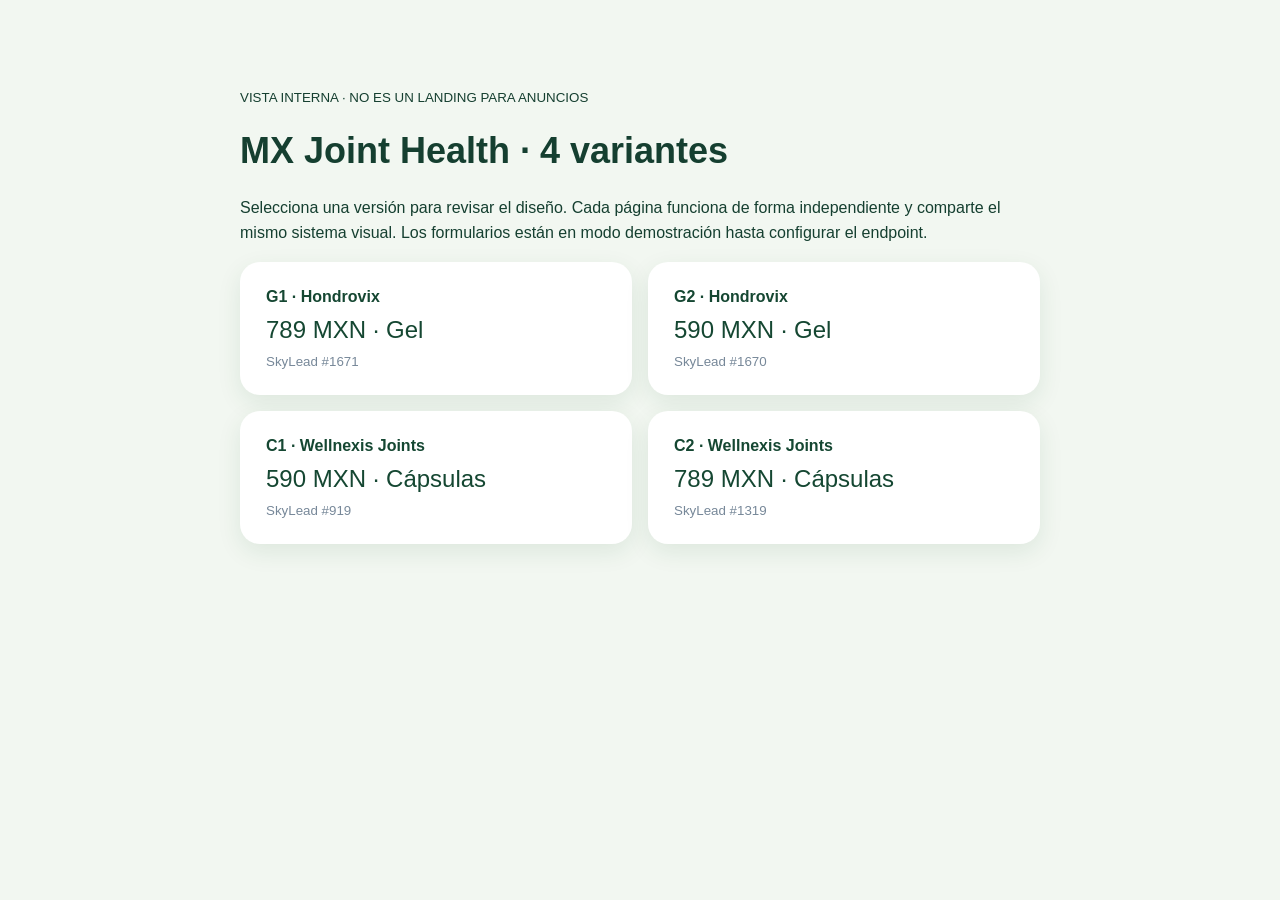
==== commit 795157ba: "Build four configurable Mexico joint-health landings for Keitaro G1 G2 C1 C2" ====
--- a/index.html
+++ b/index.html
@@ -1,13 +1 @@
-<!doctype html><html lang="ru"><head><meta charset="utf-8"><meta name="viewport" content="width=device-width,initial-scale=1"><meta name="theme-color" content="#f5f8f5"><meta name="description" content="NOW Foods Glucosamine & Chondroitin with MSM — состав, инструкция и информация об оформлении заказа."><title>NOW Foods — забота о подвижности</title><link rel="preload" href="assets/lifestyle.webp" as="image"><link rel="stylesheet" href="styles.css"><script src="config.js" defer></script><script src="app.js" defer></script></head><body>
-<header class="site-header"><div class="shell header-inner"><a class="logo" href="#top" aria-label="На главную"><span class="logo-mark">✳</span><span>wellness<span class="logo-accent">.</span><small>продукты для активной жизни</small></span></a><nav aria-label="Меню"><a href="#formula">Состав</a><a href="#details">О продукте</a><a href="#faq">Вопросы</a></nav><a class="header-cta" href="#order">Оформить заявку <span>↗</span></a><button class="mobile-menu" type="button" aria-label="Открыть меню" aria-expanded="false">☰</button></div></header>
-<main id="top"><section class="hero"><div class="shell hero-grid"><div class="hero-copy"><div class="eyebrow" id="eyebrow">ДИЕТИЧЕСКАЯ ДОБАВКА · ДЛЯ ВЗРОСЛЫХ</div><div class="hero-kicker">ДВИЖЕНИЕ — ЧАСТЬ ЖИЗНИ</div><h1 id="headline">Чтобы планы на день не заканчивались на полпути</h1><p class="lead" id="description"></p><div class="hero-chips"><span>✓ <span id="chip-units">90 капсул</span></span><span>✓ <span id="chip-servings">30 порций</span></span><span>✓ NOW Foods · США</span></div><div class="hero-actions"><a class="button primary" href="#order" data-track="cta_click">Узнать условия заказа <span>↗</span></a><a class="text-link" href="#formula">Что входит в состав ↓</a></div><p class="small-muted">Пищевая добавка, не лекарство. Результаты индивидуальны; при симптомах заболеваний обратитесь к врачу.</p></div><div class="hero-art"><img id="lifestyleImage" class="lifestyle" src="assets/lifestyle.webp" alt="Женщина на прогулке в горах"><div class="photo-fade"></div><div class="bottle-card"><span class="bottle-label">НАСТОЯЩИЙ ПРОДУКТ</span><img id="heroProduct" src="assets/product.webp" alt="NOW Foods Glucosamine Chondroitin with MSM" width="260" height="314"></div><div class="image-caption"><span class="dot"></span> Для тех, кто ценит активные дни</div></div></div></section>
-<section class="trust-strip"><div class="shell trust-grid"><div><b>90</b><span>капсул<br>в одной упаковке</span></div><div><b>3</b><span>компонента<br>в одной формуле</span></div><div><b>30</b><span>дневных порций<br>по инструкции</span></div></div></section>
-<section class="section pain-section" id="life"><div class="shell"><div class="pain-heading"><div class="overline">АКТИВНАЯ ЖИЗНЬ СКЛАДЫВАЕТСЯ ИЗ МЕЛОЧЕЙ</div><h2 id="painTitle"></h2><p id="painIntro"></p></div><div class="pain-grid" id="painGrid"></div><p class="pain-footnote" id="painFootnote"></p><div class="pain-bottom"><strong>Важен не один «чудо-ингредиент», а понятный подход к заботе о себе.</strong><a class="button primary" href="#formula" data-track="cta_click">Посмотреть состав <span>↓</span></a></div></div></section><section class="story-band"><div class="shell story-grid"><div><span class="overline">ПРОДУКТ, А НЕ ОБЕЩАНИЕ ЧУДА</span><h2>Забота о подвижности начинается с понятных решений.</h2></div><div><p>Не обязательно ждать, пока привычные планы станут сложнее. Для поддержки суставов важны посильная активность, сбалансированное питание и осознанный выбор добавок.</p><p><strong>NOW Foods Glucosamine & Chondroitin with MSM</strong> — это конкретный состав, дозировки и понятная инструкция. Мы показываем всё до оформления заявки.</p><a href="#formula" class="story-link" data-track="cta_click">Посмотреть формулу и дозировки <span>↗</span></a></div></div></section>
-<section class="section intro"><div class="shell"><div class="intro-top"><div><div class="overline">ЧТО ВНУТРИ</div><h2 id="introTitle"></h2></div><p id="introCopy"></p></div><div class="highlight-grid" id="highlights"></div></div></section>
-<section class="section formula" id="formula"><div class="shell formula-grid"><div><div class="overline">ФОРМУЛА</div><h2>Три компонента.<br><em>Одна продуманная формула.</em></h2><p class="section-copy">Количество веществ указано на суточную порцию из трёх капсул по данным производителя.</p><div class="fact-stack" id="factStack"></div><a class="inline-link" href="https://www.nowfoods.com/products/supplements/glucosamine-chondroitin-msm-capsules" target="_blank" rel="noopener noreferrer">Данные производителя NOW Foods ↗</a></div><div class="formula-product"><span class="circle-one"></span><span class="circle-two"></span><img id="formulaProduct" src="assets/product.webp" alt="Флакон NOW Foods" loading="lazy"><div class="caption-pill">Состав без скрытых ингредиентов</div></div></div></section>
-<section class="section decision-section" id="why"><div class="shell"><div class="decision-heading"><span class="overline">ПОЧЕМУ ЭТО ВАЖНО</span><h2 id="decisionTitle">Выбирайте продукт, который можно проверить</h2><p id="decisionIntro">В добавках важны не обещания на баннере, а ясные факты.</p></div><div class="decision-grid" id="decisionGrid"></div><div class="decision-cta"><div><strong>Никаких секретных формул и «результата за 7 дней».</strong><p>Только данные с этикетки и рекомендации производителя.</p></div><a href="#order" data-track="cta_click" class="button primary">Посмотреть предложение ↗</a></div></div></section>
-<section class="section how" id="details"><div class="shell"><div class="center-heading"><div class="overline">ПРОСТО И ПОНЯТНО</div><h2>Как принимать</h2><p>Следуйте инструкции на упаковке. При наличии противопоказаний обратитесь к врачу.</p></div><div class="steps"><div><span class="step-number">01</span><span class="step-icon">◷</span><h3 id="dailyUse">3 капсулы в день</h3><p>Рекомендации по применению производителя.</p></div><div><span class="step-number">02</span><span class="step-icon">▧</span><h3 id="servings">30 порций</h3><p>Количество порций в одной упаковке.</p></div><div><span class="step-number">03</span><span class="step-icon">✺</span><h3>Правильное хранение</h3><p>В сухом прохладном месте после открытия.</p></div></div></div></section>
-<section class="section detail-section"><div class="shell detail-grid"><div><div class="overline">ПОЛНАЯ ИНФОРМАЦИЯ</div><h2>Что важно знать перед покупкой</h2><p>Проверяйте состав, инструкцию и противопоказания до оформления заказа.</p><div class="info-card warning"><div class="info-icon">!</div><div><h3>Аллергены и предупреждения</h3><p id="warning"></p></div></div></div><div class="info-right"><div class="info-card"><span class="info-label">ДРУГИЕ ИНГРЕДИЕНТЫ</span><p id="otherIngredients"></p></div><div class="info-card"><span class="info-label">ПРОИЗВОДИТЕЛЬ</span><p><strong id="manufacturer"></strong> · изготовлено и проверено на качество в США с использованием ингредиентов из разных стран.</p></div><div class="info-card"><span class="info-label">ОГРАНИЧЕНИЕ</span><p id="disclaimer"></p></div></div></div></section>
-<section class="section order-section" id="order"><div class="shell order-grid"><div class="order-left"><div class="overline">ВАШ СЛЕДУЮЩИЙ ШАГ</div><h2>Ваш следующий активный день начинается с осознанного выбора</h2><p id="formIntro"></p><div class="order-product"><img id="orderProduct" src="assets/product.webp" alt="NOW Foods" loading="lazy"><div><strong id="orderName"></strong><span id="orderUnits"></span><div class="order-price" id="orderPrice">Стоимость уточняется</div></div></div><div class="order-notes"><span>✓ Без предварительной оплаты на этой демо-странице</span><span>✓ Вы видите состав и предупреждения заранее</span></div></div><div class="form-card"><div class="form-overline">ЗАЯВКА НА ПРОДУКТ</div><h3>Узнать цену и наличие</h3><p>Проверьте данные о продукте. В демо-версии форма не отправляет контакты.</p><form id="leadForm" novalidate><label>Как к вам обращаться?<input name="name" autocomplete="name" placeholder="Ваше имя" required minlength="2"></label><label>Номер телефона<input name="phone" type="tel" autocomplete="tel" placeholder="+380 ..." required minlength="7"></label><label class="checkline"><input name="consent" type="checkbox" required><span>Я ознакомился(ась) с информацией о продукте и согласен(на) с обработкой данных по <a id="privacyLink" href="#privacy">политике конфиденциальности</a>.</span></label><button class="button primary form-submit" type="submit">Узнать условия получения <span>↗</span></button><p id="formMessage" class="form-message" role="status" aria-live="polite"></p></form><div class="form-footer"><span>⌁</span><span id="deliveryText">Условия доставки уточняются.</span></div></div></div></section>
-<section class="section faq-section" id="faq"><div class="shell faq-grid"><div><div class="overline">ЧАСТЫЕ ВОПРОСЫ</div><h2>Ответы без мелкого шрифта</h2><p>Основная информация, которая помогает принять осознанное решение.</p></div><div class="faq-list"><details open><summary>Сколько капсул в упаковке?</summary><p id="faqUnits">90 капсул — 30 порций.</p></details><details><summary>Как принимать добавку?</summary><p id="faqUse">По 3 капсулы ежедневно в соответствии с рекомендацией производителя.</p></details><details><summary>Есть ли противопоказания?</summary><p>Да. Добавка содержит ингредиенты из ракообразных; при соответствующей аллергии её нельзя использовать. Остальные ограничения перечислены выше.</p></details><details><summary>Где узнать стоимость и доставку?</summary><p id="faqDelivery">Условия и стоимость доставки уточняются при оформлении заявки.</p></details></div></div></section>
-</main><footer id="privacy"><div class="shell footer-grid"><div><a class="logo" href="#top"><span class="logo-mark">✳</span><span>wellness<span class="logo-accent">.</span><small>информация о продукте</small></span></a><p>Информационная демонстрационная страница. Не официальный магазин NOW Foods.</p></div><div><strong>Продукт</strong><a href="#formula">Состав</a><a href="#details">Применение и предупреждения</a><a href="#order">Заявка</a></div><div><strong>Информация продавца</strong><p id="sellerInfo">Для запуска необходимо указать настоящего продавца, контакты и юридические документы.</p><a id="termsLink" href="#privacy">Условия продажи (пока не заполнены)</a></div></div><div class="shell footer-bottom"><span>© <span id="year"></span> Информационный лендинг</span><span>Дизайн для адаптации под разные офферы</span></div></footer><div class="mobile-sticky"><span id="stickyPrice">Узнать условия</span><a href="#order" data-track="cta_click">Оставить заявку ↗</a></div></body></html>
+<!doctype html><html lang="es"><head><meta charset="utf-8"><meta name="viewport" content="width=device-width,initial-scale=1"><title>Vista previa · MX Joint Health</title><style>body{font:16px Arial;background:#f2f7f1;margin:0;color:#153f30}main{max-width:800px;margin:7vh auto;padding:25px}h1{font-size:36px}.grid{display:grid;grid-template-columns:repeat(2,1fr);gap:16px}a{display:grid;gap:10px;padding:26px;border-radius:20px;background:white;color:#154732;text-decoration:none;box-shadow:0 8px 25px #12522b18}a:hover{outline:2px solid #236a40}a span{font-size:24px}a small{color:#789}p{line-height:1.55}@media(max-width:620px){.grid{grid-template-columns:1fr}}</style></head><body><main><small>VISTA INTERNA · NO ES UN LANDING PARA ANUNCIOS</small><h1>MX Joint Health · 4 variantes</h1><p>Selecciona una versión para revisar el diseño. Cada página funciona de forma independiente y comparte el mismo sistema visual. Los formularios están en modo demostración hasta configurar el endpoint.</p><div class="grid"><a href="mx/g1/"><strong>G1 · Hondrovix</strong><span>789 MXN · Gel</span><small>SkyLead #1671</small></a><a href="mx/g2/"><strong>G2 · Hondrovix</strong><span>590 MXN · Gel</span><small>SkyLead #1670</small></a><a href="mx/c1/"><strong>C1 · Wellnexis Joints</strong><span>590 MXN · Cápsulas</span><small>SkyLead #919</small></a><a href="mx/c2/"><strong>C2 · Wellnexis Joints</strong><span>789 MXN · Cápsulas</span><small>SkyLead #1319</small></a></div></main></body></html>
